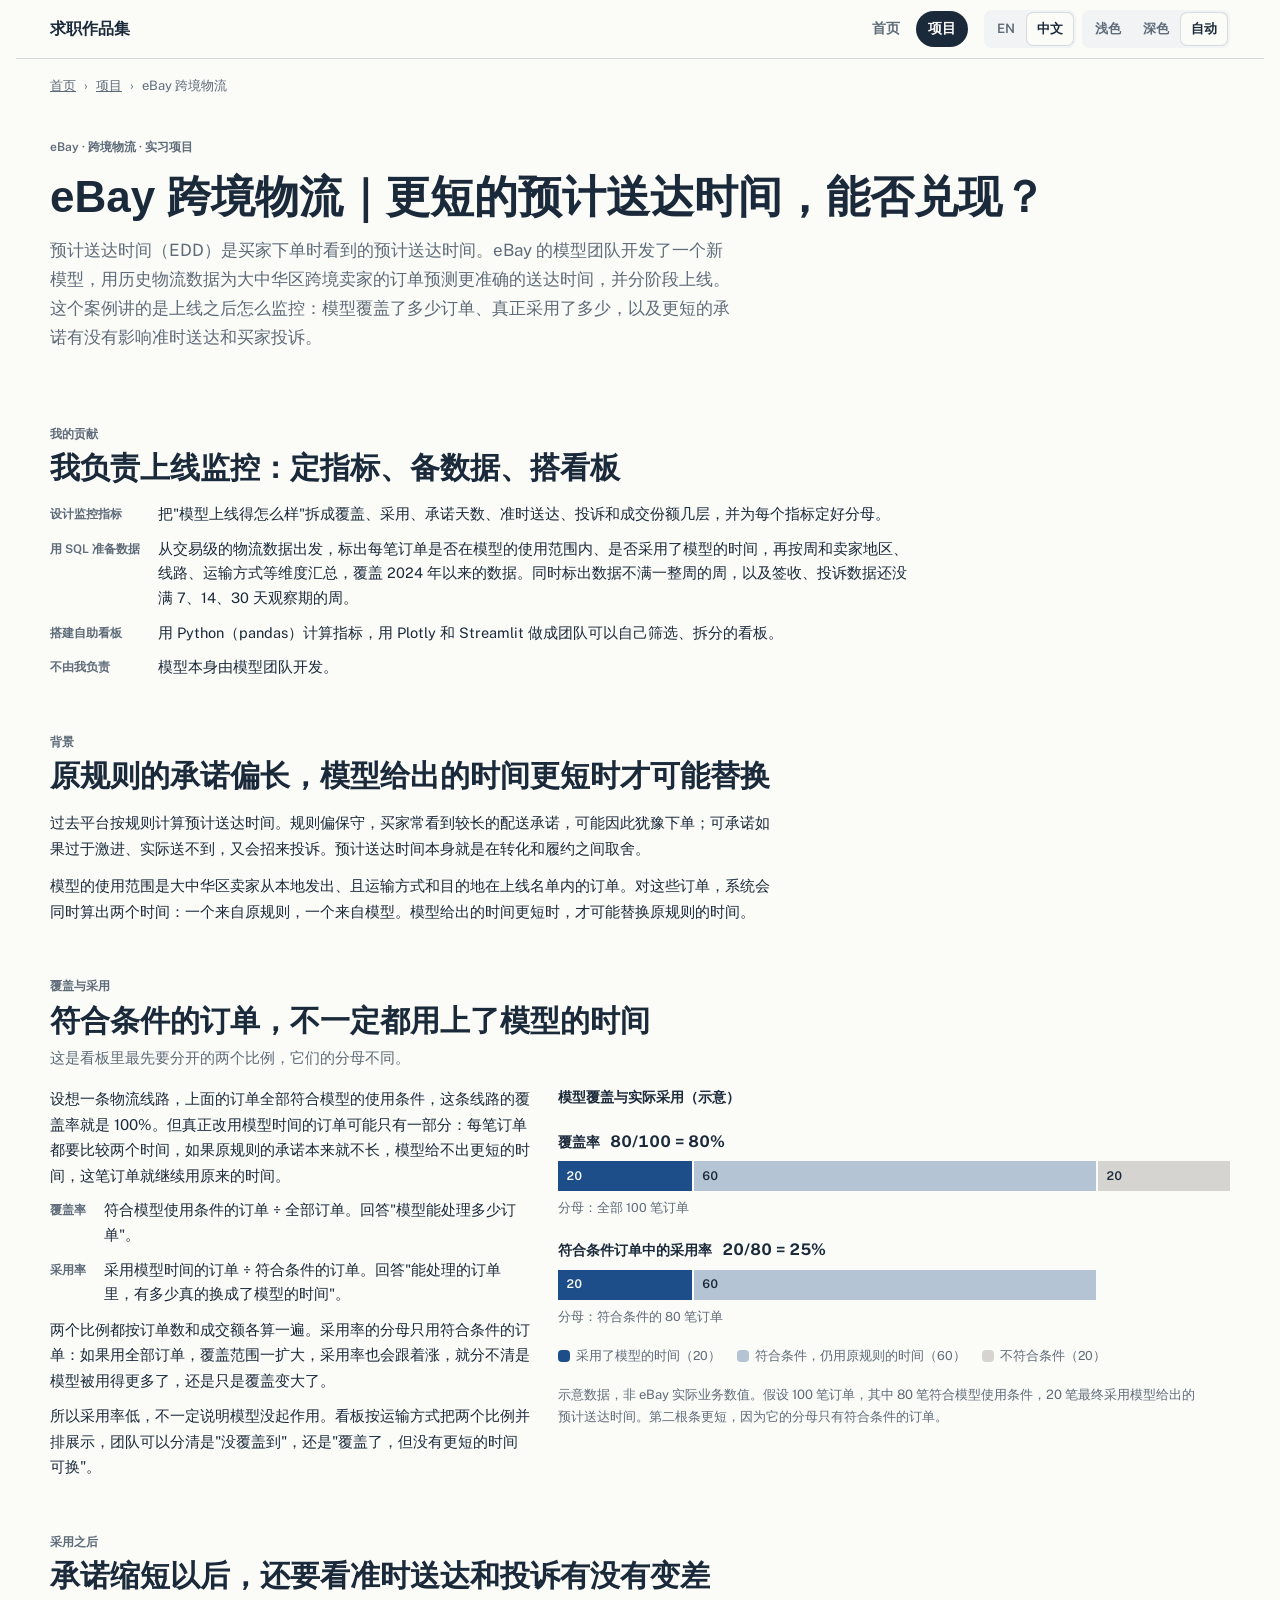
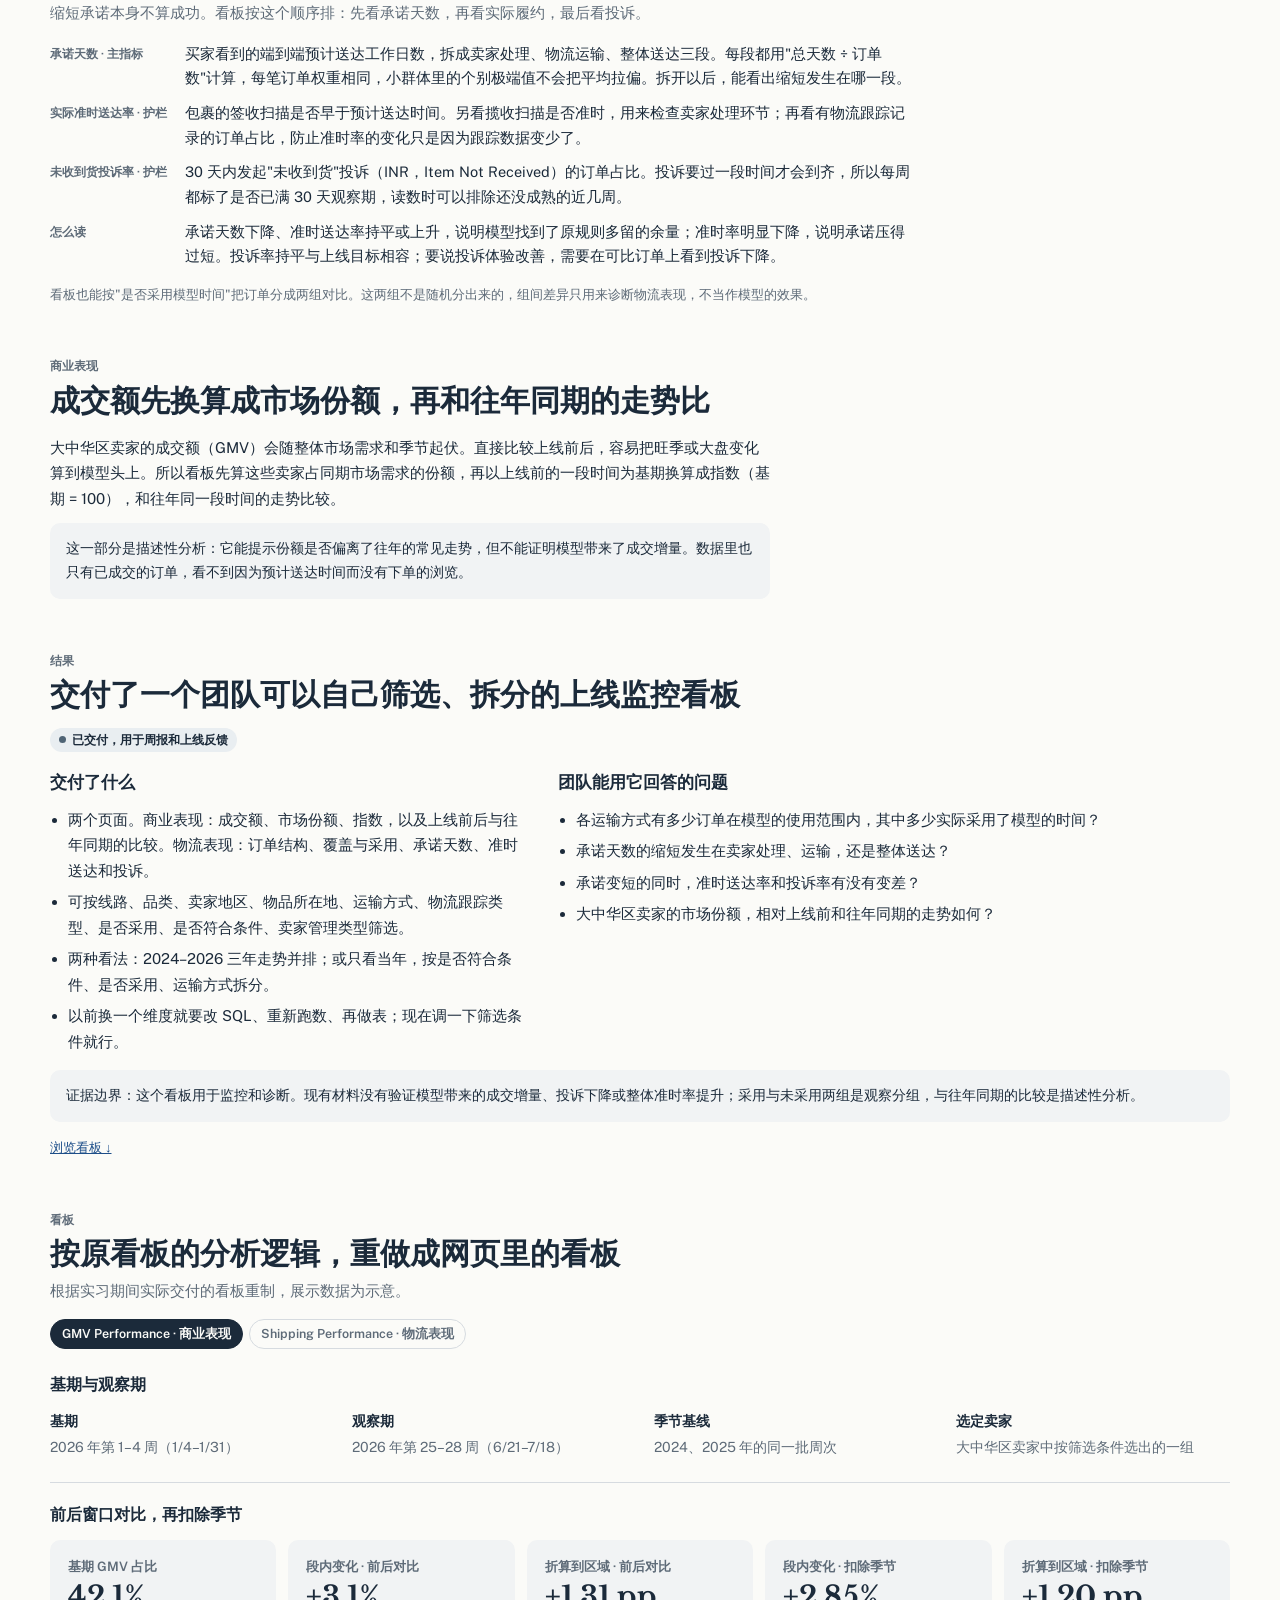
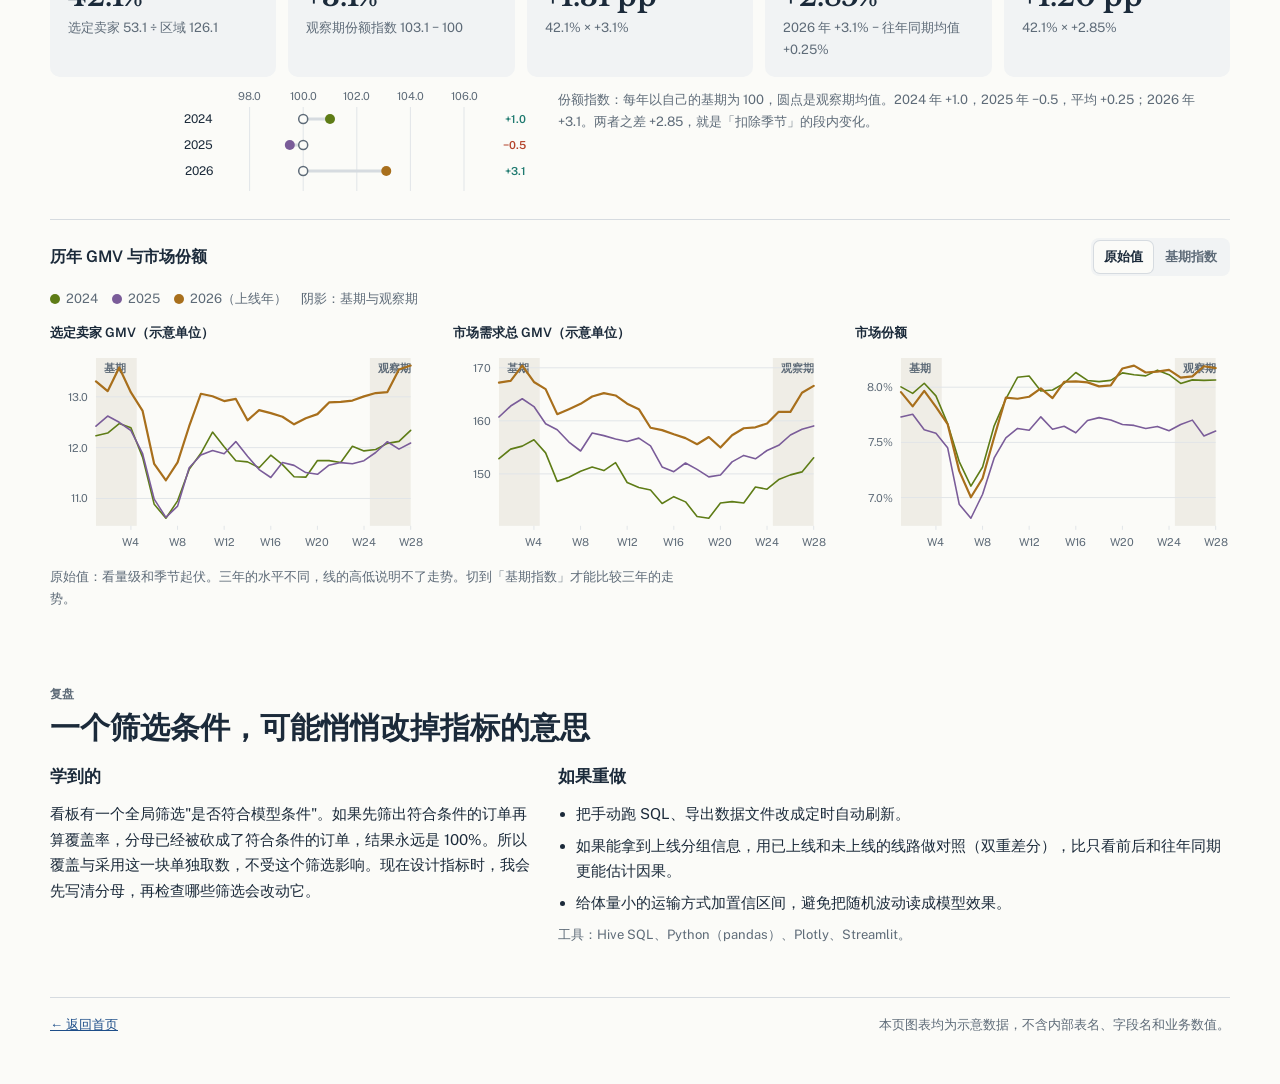
==== cases/ebay-edd.html @ 5433c1f7 "Update site 2026-11-15 23:43" ====
<!doctype html>
<html lang="zh" data-lang="zh" data-default-lang="zh">
<head>
<meta charset="utf-8">
<meta name="viewport" content="width=device-width, initial-scale=1, viewport-fit=cover">
<title>eBay 跨境物流｜更短的预计送达时间，能否兑现？· 案例</title>
<meta name="description" content="案例：为 eBay 大中华区跨境卖家的新预计送达时间模型设计上线监控指标，用 SQL 准备数据，搭建团队自助看板。">
<meta property="og:title" content="eBay 跨境物流｜更短的预计送达时间，能否兑现？">
<meta property="og:description" content="把模型覆盖率和实际采用率分开，再追踪承诺天数、准时送达和未收到货投诉。">
<meta property="og:type" content="article">
<link rel="icon" href="data:,">
<link rel="preconnect" href="https://fonts.googleapis.com">
<link rel="preconnect" href="https://fonts.gstatic.com" crossorigin>
<link rel="stylesheet" href="https://fonts.googleapis.com/css2?family=Libre+Baskerville:wght@400;700&family=Public+Sans:wght@400;500;600;700&display=swap" media="print" onload="this.media='all'">
<noscript><link rel="stylesheet" href="https://fonts.googleapis.com/css2?family=Libre+Baskerville:wght@400;700&family=Public+Sans:wght@400;500;600;700&display=swap"></noscript>
<link rel="stylesheet" href="../kit.css">
<link rel="stylesheet" href="../site.css">
<!--
  案例页。公开版不写内部表名、字段名和业务绝对值；图用示意数据。
  新案例：复制本文件，改文字；顶栏、面包屑、页脚照抄。每段可见文字都是 en / zh 一对。
-->
</head>
<body>

<header class="topbar">
  <div class="wrap">
    <a class="who" href="../index.html"><span lang="en">Portfolio</span><span lang="zh">求职作品集</span></a>
    <nav class="pages" aria-label="Pages">
      <a href="../index.html"><span lang="en">Home</span><span lang="zh">首页</span></a>
      <a href="../index.html#projects" aria-current="page"><span lang="en">Projects</span><span lang="zh">项目</span></a>
    </nav>
    <div class="toggles">
      <div class="seg" role="group" aria-label="Language">
        <button type="button" data-set-lang="en" aria-pressed="false">EN</button>
        <button type="button" data-set-lang="zh" aria-pressed="true">中文</button>
      </div>
      <div class="seg" role="group" aria-label="Theme">
        <button type="button" data-set-theme="light" aria-pressed="false"><span lang="en">Light</span><span lang="zh">浅色</span></button>
        <button type="button" data-set-theme="dark" aria-pressed="false"><span lang="en">Dark</span><span lang="zh">深色</span></button>
        <button type="button" data-set-theme="auto" aria-pressed="true"><span lang="en">Auto</span><span lang="zh">自动</span></button>
      </div>
    </div>
  </div>
</header>

<main class="wrap" id="top">

  <nav class="crumbs" aria-label="Breadcrumb">
    <a href="../index.html"><span lang="en">Home</span><span lang="zh">首页</span></a><span aria-hidden="true">›</span>
    <a href="../index.html#projects"><span lang="en">Projects</span><span lang="zh">项目</span></a><span aria-hidden="true">›</span>
    <span aria-current="page"><span lang="en">eBay cross-border shipping</span><span lang="zh">eBay 跨境物流</span></span>
  </nav>

  <div class="masthead">
    <p class="eyebrow"><span lang="en">eBay · Cross-border shipping · Internship project</span><span lang="zh">eBay · 跨境物流 · 实习项目</span></p>
    <h1><span lang="en">eBay cross-border shipping: shorter delivery promises, but can they be kept?</span><span lang="zh">eBay 跨境物流｜更短的预计送达时间，能否兑现？</span></h1>
    <p class="lede"><span lang="en">EDD (estimated delivery date) is the delivery date a buyer sees when placing an order. eBay's model team built a new model that uses past shipping data to predict delivery dates more accurately for orders from Greater China cross-border sellers, and rolled it out in phases. This case is about monitoring after launch: how many orders the model reached, how many actually used its date, and whether the shorter promises hurt on-time delivery or buyer complaints.</span><span lang="zh">预计送达时间（EDD）是买家下单时看到的预计送达时间。eBay 的模型团队开发了一个新模型，用历史物流数据为大中华区跨境卖家的订单预测更准确的送达时间，并分阶段上线。这个案例讲的是上线之后怎么监控：模型覆盖了多少订单、真正采用了多少，以及更短的承诺有没有影响准时送达和买家投诉。</span></p>
  </div>

  <!-- 1. My part, first -->
  <section class="block" id="role">
    <div class="head">
      <p class="eyebrow"><span lang="en">My part</span><span lang="zh">我的贡献</span></p>
      <h2><span lang="en">I owned the rollout monitoring: the metrics, the data and the dashboard</span><span lang="zh">我负责上线监控：定指标、备数据、搭看板</span></h2>
    </div>
    <dl class="facts wide">
      <dt><span lang="en">Metrics</span><span lang="zh">设计监控指标</span></dt>
      <dd><span lang="en">Broke "how is the rollout going?" into layers: coverage, adoption, promised days, on-time delivery, complaints and share of sales. Fixed the denominator of each one.</span><span lang="zh">把"模型上线得怎么样"拆成覆盖、采用、承诺天数、准时送达、投诉和成交份额几层，并为每个指标定好分母。</span></dd>
      <dt><span lang="en">Data in SQL</span><span lang="zh">用 SQL 准备数据</span></dt>
      <dd><span lang="en">Starting from transaction-level shipping data, flagged whether each order was within the model's scope and whether it used the model's date, then aggregated by week and by seller region, route, shipping option and other dimensions, from 2024 on. Also flagged incomplete weeks and weeks whose delivery and complaint data had not yet reached 7, 14 or 30 days.</span><span lang="zh">从交易级的物流数据出发，标出每笔订单是否在模型的使用范围内、是否采用了模型的时间，再按周和卖家地区、线路、运输方式等维度汇总，覆盖 2024 年以来的数据。同时标出数据不满一整周的周，以及签收、投诉数据还没满 7、14、30 天观察期的周。</span></dd>
      <dt><span lang="en">Dashboard</span><span lang="zh">搭建自助看板</span></dt>
      <dd><span lang="en">Calculated the metrics in Python (pandas) and built a dashboard in Plotly and Streamlit that the team can filter and split on its own.</span><span lang="zh">用 Python（pandas）计算指标，用 Plotly 和 Streamlit 做成团队可以自己筛选、拆分的看板。</span></dd>
      <dt><span lang="en">Not mine</span><span lang="zh">不由我负责</span></dt>
      <dd><span lang="en">The model itself was built by the model team.</span><span lang="zh">模型本身由模型团队开发。</span></dd>
    </dl>
  </section>

  <!-- 2. Context -->
  <section class="block" id="context">
    <div class="head">
      <p class="eyebrow"><span lang="en">Context</span><span lang="zh">背景</span></p>
      <h2><span lang="en">The old rules promised long; the model's date is used only when it is shorter</span><span lang="zh">原规则的承诺偏长，模型给出的时间更短时才可能替换</span></h2>
    </div>
    <div class="prose">
      <p><span lang="en">The platform used to set the delivery date with fixed rules. The rules were cautious, so buyers often saw long delivery promises, which can put them off buying. A promise that is too aggressive brings the opposite problem: parcels arrive late and buyers complain. The delivery date is a trade-off between conversion and fulfilment.</span><span lang="zh">过去平台按规则计算预计送达时间。规则偏保守，买家常看到较长的配送承诺，可能因此犹豫下单；可承诺如果过于激进、实际送不到，又会招来投诉。预计送达时间本身就是在转化和履约之间取舍。</span></p>
      <p><span lang="en">The model covers orders that Greater China sellers ship from their home region, on the shipping options and destinations on the model's rollout list. For each such order the system works out two dates, one from the rules and one from the model. The model's date can replace the rule's only when it is shorter.</span><span lang="zh">模型的使用范围是大中华区卖家从本地发出、且运输方式和目的地在上线名单内的订单。对这些订单，系统会同时算出两个时间：一个来自原规则，一个来自模型。模型给出的时间更短时，才可能替换原规则的时间。</span></p>
    </div>
  </section>

  <!-- 3. Coverage vs adoption: the core judgement, with the redrawn chart -->
  <section class="block" id="coverage">
    <div class="head">
      <p class="eyebrow"><span lang="en">Coverage and adoption</span><span lang="zh">覆盖与采用</span></p>
      <h2><span lang="en">Eligible orders do not all end up with the model's date</span><span lang="zh">符合条件的订单，不一定都用上了模型的时间</span></h2>
      <p class="dek"><span lang="en">The first two numbers the dashboard keeps apart. They have different denominators.</span><span lang="zh">这是看板里最先要分开的两个比例，它们的分母不同。</span></p>
    </div>
    <div class="split">
      <div class="col">
        <p><span lang="en">Picture a route where every order meets the model's conditions. Coverage on that route is 100%, yet only some of its orders may switch to the model's date. Each order compares two dates; where the rule's promise is already short, the model has nothing shorter to offer and the order keeps the rule's date.</span><span lang="zh">设想一条物流线路，上面的订单全部符合模型的使用条件，这条线路的覆盖率就是 100%。但真正改用模型时间的订单可能只有一部分：每笔订单都要比较两个时间，如果原规则的承诺本来就不长，模型给不出更短的时间，这笔订单就继续用原来的时间。</span></p>
        <dl class="facts">
          <dt><span lang="en">Coverage</span><span lang="zh">覆盖率</span></dt>
          <dd><span lang="en">Orders that meet the model's conditions ÷ all orders. Answers "how many orders can the model handle?"</span><span lang="zh">符合模型使用条件的订单 ÷ 全部订单。回答"模型能处理多少订单"。</span></dd>
          <dt><span lang="en">Adoption</span><span lang="zh">采用率</span></dt>
          <dd><span lang="en">Orders that use the model's date ÷ eligible orders. Answers "of the orders it can handle, how many actually switched?"</span><span lang="zh">采用模型时间的订单 ÷ 符合条件的订单。回答"能处理的订单里，有多少真的换成了模型的时间"。</span></dd>
        </dl>
        <p><span lang="en">Both rates are worked out by order count and by sales value. Adoption uses only eligible orders as its denominator. With all orders underneath, adoption would rise whenever coverage grew, and you could not tell whether the model was used more or simply reached more orders.</span><span lang="zh">两个比例都按订单数和成交额各算一遍。采用率的分母只用符合条件的订单：如果用全部订单，覆盖范围一扩大，采用率也会跟着涨，就分不清是模型被用得更多了，还是只是覆盖变大了。</span></p>
        <p><span lang="en">So a low adoption rate does not by itself mean the model failed. The dashboard shows the two rates side by side for each shipping option, so the team can tell "not covered" apart from "covered, but nothing shorter to switch to".</span><span lang="zh">所以采用率低，不一定说明模型没起作用。看板按运输方式把两个比例并排展示，团队可以分清是"没覆盖到"，还是"覆盖了，但没有更短的时间可换"。</span></p>
      </div>

      <figure class="rf" aria-labelledby="rf-cap">
        <p class="rf-title"><span lang="en">Model coverage and adoption (illustration)</span><span lang="zh">模型覆盖与实际采用（示意）</span></p>
        <div class="rf-row">
          <p class="rf-head"><span class="rf-name"><span lang="en">Coverage</span><span lang="zh">覆盖率</span></span><span class="rf-eq">80/100 = 80%</span></p>
          <div class="rf-bar">
            <span class="rf-seg s-adopt" style="width:20%">20</span><span class="rf-seg s-elig" style="width:60%">60</span><span class="rf-seg s-out" style="width:20%">20</span>
          </div>
          <p class="rf-note"><span lang="en">Denominator: all 100 orders</span><span lang="zh">分母：全部 100 笔订单</span></p>
        </div>
        <div class="rf-row">
          <p class="rf-head"><span class="rf-name"><span lang="en">Adoption among eligible orders</span><span lang="zh">符合条件订单中的采用率</span></span><span class="rf-eq">20/80 = 25%</span></p>
          <div class="rf-bar" style="width:80%">
            <span class="rf-seg s-adopt" style="width:25%">20</span><span class="rf-seg s-elig" style="width:75%">60</span>
          </div>
          <p class="rf-note"><span lang="en">Denominator: the 80 eligible orders</span><span lang="zh">分母：符合条件的 80 笔订单</span></p>
        </div>
        <ul class="rf-key">
          <li><span class="sw s-adopt"></span><span lang="en">Used the model's date (20)</span><span lang="zh">采用了模型的时间（20）</span></li>
          <li><span class="sw s-elig"></span><span lang="en">Eligible, kept the rule's date (60)</span><span lang="zh">符合条件，仍用原规则的时间（60）</span></li>
          <li><span class="sw s-out"></span><span lang="en">Not eligible (20)</span><span lang="zh">不符合条件（20）</span></li>
        </ul>
        <figcaption class="caption" id="rf-cap"><span lang="en">Illustrative numbers, not eBay business data. Assume 100 orders: 80 meet the model's conditions and 20 end up using the model's delivery date. The second bar is shorter because its denominator is only the eligible orders.</span><span lang="zh">示意数据，非 eBay 实际业务数值。假设 100 笔订单，其中 80 笔符合模型使用条件，20 笔最终采用模型给出的预计送达时间。第二根条更短，因为它的分母只有符合条件的订单。</span></figcaption>
      </figure>
    </div>
  </section>

  <!-- 4. After adoption: promised days, on-time delivery, complaints -->
  <section class="block" id="tracking">
    <div class="head">
      <p class="eyebrow"><span lang="en">After adoption</span><span lang="zh">采用之后</span></p>
      <h2><span lang="en">Once promises get shorter, check whether on-time delivery and complaints held up</span><span lang="zh">承诺缩短以后，还要看准时送达和投诉有没有变差</span></h2>
      <p class="dek"><span lang="en">A shorter promise is not success on its own. The dashboard reads in this order: promised days, then actual delivery, then complaints.</span><span lang="zh">缩短承诺本身不算成功。看板按这个顺序排：先看承诺天数，再看实际履约，最后看投诉。</span></p>
    </div>
    <dl class="facts wide">
      <dt><span lang="en">Promised days · main metric</span><span lang="zh">承诺天数 · 主指标</span></dt>
      <dd><span lang="en">The end-to-end business days the buyer is promised, split into seller handling, transit and full delivery. Each is total days ÷ number of orders, so every order counts once and a few extreme orders in a small group do not skew it. The split shows which stage got shorter.</span><span lang="zh">买家看到的端到端预计送达工作日数，拆成卖家处理、物流运输、整体送达三段。每段都用"总天数 ÷ 订单数"计算，每笔订单权重相同，小群体里的个别极端值不会把平均拉偏。拆开以后，能看出缩短发生在哪一段。</span></dd>
      <dt><span lang="en">On-time delivery · guardrail</span><span lang="zh">实际准时送达率 · 护栏</span></dt>
      <dd><span lang="en">Whether the parcel's delivery scan comes before the promised date. The acceptance scan shows whether seller handling stayed on time, and the share of orders with tracking checks that a change in the on-time rate is not just missing tracking data.</span><span lang="zh">包裹的签收扫描是否早于预计送达时间。另看揽收扫描是否准时，用来检查卖家处理环节；再看有物流跟踪记录的订单占比，防止准时率的变化只是因为跟踪数据变少了。</span></dd>
      <dt><span lang="en">Item-not-received rate · guardrail</span><span lang="zh">未收到货投诉率 · 护栏</span></dt>
      <dd><span lang="en">Share of orders with an item-not-received (INR) claim within 30 days. Claims take time to arrive, so each week is flagged once it has a full 30 days behind it, and recent weeks can be left out.</span><span lang="zh">30 天内发起"未收到货"投诉（INR，Item Not Received）的订单占比。投诉要过一段时间才会到齐，所以每周都标了是否已满 30 天观察期，读数时可以排除还没成熟的近几周。</span></dd>
      <dt><span lang="en">How to read it</span><span lang="zh">怎么读</span></dt>
      <dd><span lang="en">Fewer promised days with on-time delivery flat or higher means the model found slack the rules had left. A clear drop in on-time delivery means promises were cut too far. A flat complaint rate fits the goal; claiming fewer complaints would need a drop on comparable orders.</span><span lang="zh">承诺天数下降、准时送达率持平或上升，说明模型找到了原规则多留的余量；准时率明显下降，说明承诺压得过短。投诉率持平与上线目标相容；要说投诉体验改善，需要在可比订单上看到投诉下降。</span></dd>
    </dl>
    <p class="note"><span lang="en">The dashboard can also split orders into those that used the model's date and those that did not. The two groups are not randomly assigned, so differences between them are used to diagnose shipping performance, not read as the model's effect.</span><span lang="zh">看板也能按"是否采用模型时间"把订单分成两组对比。这两组不是随机分出来的，组间差异只用来诊断物流表现，不当作模型的效果。</span></p>
  </section>

  <!-- 5. Sales, kept short -->
  <section class="block" id="sales">
    <div class="head">
      <p class="eyebrow"><span lang="en">Sales</span><span lang="zh">商业表现</span></p>
      <h2><span lang="en">Sales are read as a share of demand, then against the same weeks in past years</span><span lang="zh">成交额先换算成市场份额，再和往年同期的走势比</span></h2>
    </div>
    <div class="prose">
      <p><span lang="en">Sales (GMV) of Greater China sellers rise and fall with overall demand and the season. A plain before-and-after comparison can credit the model with a peak season or a market swing. So the dashboard first takes these sellers' share of total demand, indexes it to a base period before launch (base = 100), and compares its path with the same weeks in earlier years.</span><span lang="zh">大中华区卖家的成交额（GMV）会随整体市场需求和季节起伏。直接比较上线前后，容易把旺季或大盘变化算到模型头上。所以看板先算这些卖家占同期市场需求的份额，再以上线前的一段时间为基期换算成指数（基期 = 100），和往年同一段时间的走势比较。</span></p>
      <p class="callout"><span lang="en">This part is descriptive. It shows whether the share moved away from its usual seasonal path, but it cannot show that the model added sales. The data also holds only completed orders, so it cannot see visits that did not turn into orders because of the delivery date shown.</span><span lang="zh">这一部分是描述性分析：它能提示份额是否偏离了往年的常见走势，但不能证明模型带来了成交增量。数据里也只有已成交的订单，看不到因为预计送达时间而没有下单的浏览。</span></p>
    </div>
  </section>

  <!-- 6. Result: what I delivered, what the team can answer with it -->
  <section class="block" id="result">
    <div class="head">
      <p class="eyebrow"><span lang="en">Result</span><span lang="zh">结果</span></p>
      <h2><span lang="en">Delivered a rollout dashboard the team can filter and split on its own</span><span lang="zh">交付了一个团队可以自己筛选、拆分的上线监控看板</span></h2>
      <p style="margin-top:6px"><span class="verdict" style="--c:var(--slate)"><span lang="en">Delivered for weekly reporting and rollout feedback</span><span lang="zh">已交付，用于周报和上线反馈</span></span></p>
    </div>
    <div class="split">
      <div class="col">
        <h3><span lang="en">What I delivered</span><span lang="zh">交付了什么</span></h3>
        <ul>
          <li><span lang="en">Two pages. Sales: GMV, share of demand, indexes, and before-and-after against past years. Shipping: order mix, coverage and adoption, promised days, on-time delivery and complaints.</span><span lang="zh">两个页面。商业表现：成交额、市场份额、指数，以及上线前后与往年同期的比较。物流表现：订单结构、覆盖与采用、承诺天数、准时送达和投诉。</span></li>
          <li><span lang="en">Filters for route, product category, seller region, item location, shipping option, tracking type, adoption, eligibility and seller management type.</span><span lang="zh">可按线路、品类、卖家地区、物品所在地、运输方式、物流跟踪类型、是否采用、是否符合条件、卖家管理类型筛选。</span></li>
          <li><span lang="en">Two ways to read it: three years (2024–2026) side by side, or the current year split by eligibility, adoption or shipping option.</span><span lang="zh">两种看法：2024–2026 三年走势并排；或只看当年，按是否符合条件、是否采用、运输方式拆分。</span></li>
          <li><span lang="en">Before, a new cut meant editing SQL, re-running it and rebuilding a slide. Now it is a filter change.</span><span lang="zh">以前换一个维度就要改 SQL、重新跑数、再做表；现在调一下筛选条件就行。</span></li>
        </ul>
      </div>
      <div class="col">
        <h3><span lang="en">Questions the team can answer with it</span><span lang="zh">团队能用它回答的问题</span></h3>
        <ul>
          <li><span lang="en">For each shipping option, how much volume is within the model's scope, and how much of that used the model's date?</span><span lang="zh">各运输方式有多少订单在模型的使用范围内，其中多少实际采用了模型的时间？</span></li>
          <li><span lang="en">Did the shorter promise come from seller handling, transit or the whole trip?</span><span lang="zh">承诺天数的缩短发生在卖家处理、运输，还是整体送达？</span></li>
          <li><span lang="en">As promises got shorter, did on-time delivery or complaints get worse?</span><span lang="zh">承诺变短的同时，准时送达率和投诉率有没有变差？</span></li>
          <li><span lang="en">How does Greater China sellers' share of demand compare with before launch and with the same weeks in past years?</span><span lang="zh">大中华区卖家的市场份额，相对上线前和往年同期的走势如何？</span></li>
        </ul>
      </div>
    </div>
    <p class="callout"><span lang="en">Evidence boundary: the dashboard is for monitoring and diagnosis. The material I have does not show that the model added sales, reduced complaints or raised overall on-time delivery. The adopted and not-adopted groups are observed, not assigned, and the comparison with past years is descriptive.</span><span lang="zh">证据边界：这个看板用于监控和诊断。现有材料没有验证模型带来的成交增量、投诉下降或整体准时率提升；采用与未采用两组是观察分组，与往年同期的比较是描述性分析。</span></p>
    <p class="note"><a href="#dashboard"><span lang="en">See the dashboard ↓</span><span lang="zh">浏览看板 ↓</span></a></p>
  </section>

  <!-- 6b. The dashboard, rebuilt for the web. Same analysis as the one delivered (two tabs), drawn with the site's own
       components. Every chart, KPI and formula is filled in by ../dash-edd.js from one set of illustrative data. -->
  <section class="block" id="dashboard">
    <div class="head">
      <p class="eyebrow"><span lang="en">The dashboard</span><span lang="zh">看板</span></p>
      <h2><span lang="en">The same dashboard, rebuilt as part of this page</span><span lang="zh">按原看板的分析逻辑，重做成网页里的看板</span></h2>
      <p class="dek"><span lang="en">Rebuilt from the dashboard I delivered during the internship; the data shown is illustrative.</span><span lang="zh">根据实习期间实际交付的看板重制，展示数据为示意。</span></p>
    </div>

    <div class="dash" data-dash data-edd-dash>
      <div class="case-tabs" role="tablist" aria-label="Dashboard tabs">
        <button type="button" role="tab" id="dashboard-gmv" aria-controls="dpanel-gmv" aria-selected="true"><span lang="en">GMV Performance</span><span lang="zh">GMV Performance · 商业表现</span></button>
        <button type="button" role="tab" id="dashboard-shipping" aria-controls="dpanel-shipping" aria-selected="false" tabindex="-1"><span lang="en">Shipping Performance</span><span lang="zh">Shipping Performance · 物流表现</span></button>
      </div>
      <noscript><p class="note">The charts need JavaScript. 看板图表需要启用 JavaScript。</p></noscript>

      <!-- GMV tab: windows → before / after → trends by year -->
      <div class="dash-panel" id="dpanel-gmv" role="tabpanel" aria-labelledby="dashboard-gmv">
        <div class="dash-block">
          <h3 class="dash-h"><span lang="en">Base and exit windows</span><span lang="zh">基期与观察期</span></h3>
          <dl class="defs four">
            <div><dt><span lang="en">Base window</span><span lang="zh">基期</span></dt><dd><span lang="en">2026 weeks 1–4 (Jan 4–31)</span><span lang="zh">2026 年第 1–4 周（1/4–1/31）</span></dd></div>
            <div><dt><span lang="en">Exit window</span><span lang="zh">观察期</span></dt><dd><span lang="en">2026 weeks 25–28 (Jun 21–Jul 18)</span><span lang="zh">2026 年第 25–28 周（6/21–7/18）</span></dd></div>
            <div><dt><span lang="en">Seasonal baseline</span><span lang="zh">季节基线</span></dt><dd><span lang="en">The same weeks in 2024 and 2025</span><span lang="zh">2024、2025 年的同一批周次</span></dd></div>
            <div><dt><span lang="en">Selected sellers</span><span lang="zh">选定卖家</span></dt><dd><span lang="en">Greater China sellers picked by the filters</span><span lang="zh">大中华区卖家中按筛选条件选出的一组</span></dd></div>
          </dl>
        </div>

        <div class="dash-block">
          <h3 class="dash-h"><span lang="en">Before and after, then against the season</span><span lang="zh">前后窗口对比，再扣除季节</span></h3>
          <div class="stats five" id="gmv-kpis"></div>
          <div class="split">
            <div class="chart" id="gmv-db"></div>
            <p class="caption" id="gmv-db-cap"></p>
          </div>
        </div>

        <div class="dash-block">
          <div class="dash-bar">
            <h3 class="dash-h"><span lang="en">GMV and share of demand, by year</span><span lang="zh">历年 GMV 与市场份额</span></h3>
            <div class="seg" role="group" aria-label="Scale" id="gmv-mode">
              <button type="button" data-v="raw" aria-pressed="true"><span lang="en">Raw values</span><span lang="zh">原始值</span></button>
              <button type="button" data-v="idx" aria-pressed="false"><span lang="en">Base-window index</span><span lang="zh">基期指数</span></button>
            </div>
          </div>
          <ul class="key">
            <li><span class="sw" style="--c:var(--y2024)"></span>2024</li>
            <li><span class="sw" style="--c:var(--y2025)"></span>2025</li>
            <li><span class="sw" style="--c:var(--y2026)"></span><span lang="en">2026 (rollout year)</span><span lang="zh">2026（上线年）</span></li>
            <li><span lang="en">Shaded: base and exit windows</span><span lang="zh">阴影：基期与观察期</span></li>
          </ul>
          <div class="multiples">
            <div><p class="m-title" id="gmv-t1-title"></p><div class="chart" id="gmv-t1"></div></div>
            <div><p class="m-title" id="gmv-t2-title"></p><div class="chart" id="gmv-t2"></div></div>
            <div><p class="m-title" id="gmv-t3-title"></p><div class="chart" id="gmv-t3"></div></div>
          </div>
          <p class="caption" id="gmv-read"></p>
        </div>
      </div>

      <!-- Shipping tab: one shipping-option selector drives every chart below it -->
      <div class="dash-panel" id="dpanel-shipping" role="tabpanel" aria-labelledby="dashboard-shipping">
        <div class="dash-block">
          <div class="dash-bar">
            <div class="dash-ctl"><span lang="en">Shipping option</span><span lang="zh">物流方式</span>
              <div class="seg" role="group" aria-label="Shipping option" id="ship-opt">
                <button type="button" data-v="all" aria-pressed="true"><span lang="en">All</span><span lang="zh">全部</span></button>
                <button type="button" data-v="speedpak" aria-pressed="false">SpeedPAK</button>
                <button type="button" data-v="economy" aria-pressed="false">Economy</button>
                <button type="button" data-v="express" aria-pressed="false">Express</button>
                <button type="button" data-v="standard" aria-pressed="false">Standard</button>
              </div>
            </div>
            <ul class="key">
              <li><span class="sw" style="--c:var(--adopt)"></span><span lang="en">Used the model</span><span lang="zh">实际采用模型</span></li>
              <li><span class="sw" style="--c:var(--elig)"></span><span lang="en">Eligible, not used</span><span lang="zh">符合条件但未采用</span></li>
              <li><span class="sw" style="--c:var(--uncov)"></span><span lang="en">Not covered</span><span lang="zh">未覆盖</span></li>
            </ul>
          </div>
          <p class="note" id="ship-scope"></p>
        </div>

        <div class="dash-block">
          <div class="dash-bar">
            <h3 class="dash-h"><span lang="en">Coverage and adoption</span><span lang="zh">覆盖与采用</span></h3>
            <div class="dash-ctl"><span lang="en">Count by</span><span lang="zh">口径</span>
              <div class="seg" role="group" aria-label="Count by" id="ship-basis">
                <button type="button" data-v="n" aria-pressed="true"><span lang="en">Orders</span><span lang="zh">订单数</span></button>
                <button type="button" data-v="g" aria-pressed="false"><span lang="en">Sales (GMV)</span><span lang="zh">成交额</span></button>
              </div>
            </div>
          </div>
          <div class="eqs" id="ship-eqs"></div>
          <div class="chart" id="ship-cov"></div>
          <p class="caption"><span lang="en">Each bar is one week of orders, split into the three groups. The top of the light blue is coverage; dark blue over dark plus light blue is adoption. Hover a week for both rates.</span><span lang="zh">每根柱子是一周的订单，分成三组。浅蓝的上沿就是覆盖率；深蓝占「深蓝加浅蓝」的比例是采用率。鼠标停在某一周可以看到两个比例。</span></p>
        </div>

        <div class="dash-block">
          <h3 class="dash-h"><span lang="en">Promised handling and transit time</span><span lang="zh">预计处理与运输时间</span></h3>
          <div class="split">
            <div class="edd" id="ship-edd"></div>
            <div><p class="m-title"><span lang="en">Promised delivery days, by week</span><span lang="zh">每周的预计送达天数</span></p><div class="chart" id="ship-edd-line"></div></div>
          </div>
          <p class="caption"><span lang="en">Business days the buyer is promised. Period figures are order-weighted averages (total days ÷ orders); delivery = handling + transit.</span><span lang="zh">买家看到的承诺工作日。期内数字按订单加权平均（总天数 ÷ 订单数）；整体送达 = 处理 + 运输。</span></p>
        </div>

        <div class="dash-grid2">
          <div class="dash-block">
            <h3 class="dash-h"><span lang="en">On-time delivery</span><span lang="zh">实际准时送达率</span></h3>
            <div class="chart" id="ship-ot"></div>
            <p class="caption" id="ship-ot-cap"></p>
          </div>
          <div class="dash-block">
            <h3 class="dash-h"><span lang="en">Item-not-received rate (30 days)</span><span lang="zh">未收到货投诉率（30 天）</span></h3>
            <div class="chart" id="ship-inr"></div>
            <p class="caption" id="ship-inr-cap"></p>
          </div>
        </div>
      </div>
    </div>
  </section>

  <!-- 7. Looking back -->
  <section class="block" id="learned">
    <div class="head">
      <p class="eyebrow"><span lang="en">Looking back</span><span lang="zh">复盘</span></p>
      <h2><span lang="en">A filter can quietly change what a metric means</span><span lang="zh">一个筛选条件，可能悄悄改掉指标的意思</span></h2>
    </div>
    <div class="split">
      <div class="col">
        <h3><span lang="en">What I learned</span><span lang="zh">学到的</span></h3>
        <p><span lang="en">The dashboard has a global filter for model eligibility. Apply it first and coverage always comes out at 100%, because the denominator has already been cut down to eligible orders. So the coverage and adoption block reads its own copy of the data and ignores that filter. When I design a metric now, I write its denominator down first and check which filters could change it.</span><span lang="zh">看板有一个全局筛选"是否符合模型条件"。如果先筛出符合条件的订单再算覆盖率，分母已经被砍成了符合条件的订单，结果永远是 100%。所以覆盖与采用这一块单独取数，不受这个筛选影响。现在设计指标时，我会先写清分母，再检查哪些筛选会改动它。</span></p>
      </div>
      <div class="col">
        <h3><span lang="en">If I did it again</span><span lang="zh">如果重做</span></h3>
        <ul>
          <li><span lang="en">Replace the manual SQL export with a scheduled refresh.</span><span lang="zh">把手动跑 SQL、导出数据文件改成定时自动刷新。</span></li>
          <li><span lang="en">With the rollout schedule in hand, compare routes that went live with routes not yet live (difference-in-differences). That says more about cause than before-and-after plus past years.</span><span lang="zh">如果能拿到上线分组信息，用已上线和未上线的线路做对照（双重差分），比只看前后和往年同期更能估计因果。</span></li>
          <li><span lang="en">Add confidence intervals for small shipping options, so random swings are not read as the model's effect.</span><span lang="zh">给体量小的运输方式加置信区间，避免把随机波动读成模型效果。</span></li>
        </ul>
        <p class="note"><span lang="en">Tools: Hive SQL, Python (pandas), Plotly, Streamlit.</span><span lang="zh">工具：Hive SQL、Python（pandas）、Plotly、Streamlit。</span></p>
      </div>
    </div>
  </section>

  <footer>
    <a href="../index.html"><span lang="en">← Back to home</span><span lang="zh">← 返回首页</span></a>
    <span><span lang="en">All charts on this page use illustrative data. No internal table names, field names or business figures.</span><span lang="zh">本页图表均为示意数据，不含内部表名、字段名和业务数值。</span></span>
  </footer>
</main>

<script src="../kit.js"></script>
<script>Kit.initToggles();</script>
<script src="../site.js"></script>
<script src="../dash-edd.js"></script>
</body>
</html>
---- kit.css ----
/* kit.css · house style for a personal portfolio site (personal-site-design skill)
   Tokens first (light, then dark twice: system setting and manual toggle), then components, one numbered section each.
   Use: link this file as it is. Change token values only when re-theming the whole site (see DESIGN.md);
   page-specific tweaks go in a later <style> block and use tokens only (no #hex colours outside :root). */

/* 1. Tokens: light, then dark twice (system setting, and the manual toggle) ---------------- */
:root {
  --paper: #FBFBF8; --ink: #1B2A3A; --muted: #5E6B78; --panel: #F1F3F4; --panel-2: #E9EEF1;
  --rule: #D6DBE0; --grid: #E1E5E8; --shade: #EFEDE6; --halo: #FBFBF8;
  --navy: #1D4E89; --ochre: #A86F1C; --teal: #1F7A70; --plum: #7A5C99; --olive: #5E7C16; --red: #B4442C;
  --rose: #A8406F; --slate: #4F6475; --sky: #1C87A8; --clay: #985A3E; --stone: #7D7A72;
  --heat-neg: #A86F1C; --heat-mid: #E4E7EA; --heat-pos: #1D4E89;
  --focus: #1D4E89;
  --serif: 'Libre Baskerville', Georgia, 'Times New Roman', serif;
  --sans: 'Public Sans', 'Helvetica Neue', Arial, sans-serif;
  --mono: 'IBM Plex Mono', ui-monospace, Menlo, Consolas, monospace;
  --cjk: 'PingFang SC', 'Hiragino Sans GB', 'Noto Sans SC', 'Microsoft YaHei', sans-serif;
}
@media (prefers-color-scheme: dark) {
  :root:not([data-theme="light"]) {
    --paper: #11171D; --ink: #E3E7EB; --muted: #9BA6B1; --panel: #19222B; --panel-2: #212C37;
    --rule: #2E3A46; --grid: #25313C; --shade: #1B2229; --halo: #11171D;
    --navy: #7EA7DE; --ochre: #D7A35A; --teal: #52B5A6; --plum: #B497D8; --olive: #A9C25A; --red: #E4806A;
    --rose: #E58AB0; --slate: #9FB3C4; --sky: #5CC0DE; --clay: #DA9672; --stone: #AEAAA0;
    --heat-neg: #C99247; --heat-mid: #26313B; --heat-pos: #7EA7DE;
    --focus: #7EA7DE; color-scheme: dark;
  }
}
:root[data-theme="dark"] {
  --paper: #11171D; --ink: #E3E7EB; --muted: #9BA6B1; --panel: #19222B; --panel-2: #212C37;
  --rule: #2E3A46; --grid: #25313C; --shade: #1B2229; --halo: #11171D;
  --navy: #7EA7DE; --ochre: #D7A35A; --teal: #52B5A6; --plum: #B497D8; --olive: #A9C25A; --red: #E4806A;
  --rose: #E58AB0; --slate: #9FB3C4; --sky: #5CC0DE; --clay: #DA9672; --stone: #AEAAA0;
  --heat-neg: #C99247; --heat-mid: #26313B; --heat-pos: #7EA7DE;
  --focus: #7EA7DE; color-scheme: dark;
}

/* 2. Base --------------------------------------------------------------------------------- */
* { box-sizing: border-box; }
html { -webkit-text-size-adjust: 100%; }
body {
  margin: 0; background: var(--paper); color: var(--ink); font-family: var(--sans); font-size: 15px; line-height: 1.55;
  padding-left: max(16px, env(safe-area-inset-left, 0px)); padding-right: max(16px, env(safe-area-inset-right, 0px));
  padding-block: 0 48px; -webkit-font-smoothing: antialiased;
}
.wrap { max-width: 1180px; margin: 0 auto; }
h1, h2 { font-family: var(--serif); font-weight: 700; text-wrap: balance; margin: 0; letter-spacing: -0.005em; }
h1 { font-size: clamp(30px, 5vw, 44px); line-height: 1.15; }
h2 { font-size: clamp(23px, 3.2vw, 30px); line-height: 1.2; }
h3 { font-size: 17px; font-weight: 600; margin: 0; }
p { margin: 0; }
ul { margin: 0; padding-left: 18px; }
a { color: var(--focus); }
.eyebrow { font-size: 12px; font-weight: 600; letter-spacing: 0.08em; text-transform: uppercase; color: var(--muted); }
.muted { color: var(--muted); }
.num { font-variant-numeric: tabular-nums; }
.mono { font-family: var(--mono); font-size: 12px; }          /* code and internal IDs only */
button { font: inherit; color: inherit; }
:focus-visible { outline: 2px solid var(--focus); outline-offset: 2px; border-radius: 4px; }

/* 3. Top bar (multi-page sites): name left, page links, language and theme right ------------- */
.topbar { position: sticky; top: 0; z-index: 5; background: var(--paper); border-bottom: 1px solid var(--rule); }
.topbar .wrap { display: flex; align-items: center; gap: 8px 16px; flex-wrap: wrap; padding-block: 10px; }
.topbar .who { font-family: var(--serif); font-weight: 700; font-size: 16px; text-decoration: none; color: var(--ink); margin-right: auto; }
.pages { display: flex; flex-wrap: wrap; gap: 4px; }
.pages a { text-decoration: none; color: var(--muted); font-size: 14px; font-weight: 600; padding: 6px 12px; border-radius: 999px; }
.pages a:hover { color: var(--ink); background: var(--panel); }
.pages a[aria-current="page"], .pages a[aria-current="true"] { color: var(--paper); background: var(--ink); }   /* "true": the section in view on a one-page site */
.toggles { display: flex; gap: 6px; }

/* 4. Masthead and stat tiles ---------------------------------------------------------------- */
.masthead { padding-block: 40px 28px; display: flex; flex-direction: column; gap: 14px; }
.masthead .lede { font-size: 17px; max-width: 68ch; color: var(--muted); }
.specs { display: flex; flex-wrap: wrap; gap: 6px 14px; font-size: 13px; color: var(--muted); }
.specs span { white-space: nowrap; }
.stats { display: grid; grid-template-columns: repeat(4, minmax(0, 1fr)); gap: 12px; margin-top: 10px; }
.stat { background: var(--panel); border-radius: 10px; padding: 16px 18px; display: flex; flex-direction: column; gap: 4px; min-width: 0; }
.stat .big { font-family: var(--serif); font-size: 34px; font-weight: 700; line-height: 1.1; font-variant-numeric: tabular-nums; }
.stat .lab { font-size: 13px; font-weight: 600; color: var(--muted); }
.stat .sub { font-size: 13px; color: var(--muted); }

/* 5. Sticky section index (single long page) ------------------------------------------------- */
.index { position: sticky; top: env(safe-area-inset-top, 0px); z-index: 5; background: var(--paper); border-bottom: 1px solid var(--rule); }
.index .wrap { display: flex; flex-wrap: wrap; gap: 4px; padding-block: 8px; }
.index a { flex: none; text-decoration: none; color: var(--muted); font-size: 14px; font-weight: 600; padding: 6px 12px; border-radius: 999px; }
.index a:hover { color: var(--ink); background: var(--panel); }

/* 6. Sections ------------------------------------------------------------------------------- */
section.block { padding-block: 44px 8px; display: flex; flex-direction: column; gap: 16px; scroll-margin-top: 64px; }
.head { display: flex; flex-direction: column; gap: 6px; max-width: 80ch; }
.head .dek { color: var(--muted); font-size: 15px; }
.row { display: flex; flex-wrap: wrap; gap: 8px; align-items: center; }
.split { display: grid; grid-template-columns: minmax(0, 5fr) minmax(0, 7fr); gap: 28px; align-items: start; }

/* 7. Chips, segmented control, ghost button ------------------------------------------------- */
.chip { display: inline-flex; align-items: center; gap: 7px; border: 1px solid var(--rule); background: transparent; border-radius: 999px; padding: 5px 11px; font-size: 13px; font-weight: 600; cursor: pointer; color: var(--ink); }
.chip .sw { width: 10px; height: 10px; border-radius: 3px; background: var(--c, var(--muted)); flex: none; }
.chip .n { color: var(--muted); font-weight: 500; font-variant-numeric: tabular-nums; }
.chip[aria-pressed="false"] { color: var(--muted); }
.chip[aria-pressed="false"] .sw { opacity: 0.3; }
.chip[aria-pressed="true"] { background: var(--panel); border-color: transparent; }
.chip:hover { border-color: var(--muted); }
.seg { display: inline-flex; background: var(--panel); border-radius: 8px; padding: 3px; gap: 2px; flex-wrap: wrap; }
.seg button { border: 0; background: transparent; padding: 5px 10px; border-radius: 6px; font-size: 13px; font-weight: 600; color: var(--muted); cursor: pointer; }
.seg button[aria-pressed="true"] { background: var(--paper); color: var(--ink); box-shadow: 0 0 0 1px var(--rule); }
.ghost { border: 1px solid var(--rule); background: transparent; border-radius: 6px; padding: 5px 10px; font-size: 13px; font-weight: 600; cursor: pointer; }
.ghost:hover { border-color: var(--muted); }

/* 8. Charts --------------------------------------------------------------------------------- */
.chart { position: relative; width: 100%; }
.chart svg { display: block; width: 100%; height: auto; overflow: visible; }
.chart text { font-family: var(--sans); font-size: 11px; fill: var(--muted); }
.chart .axis line, .chart .gridline { stroke: var(--grid); stroke-width: 1; }
.chart .zero { stroke: var(--muted); stroke-width: 1; opacity: 0.6; }
.chart .shade { fill: var(--shade); }
.chart .shade-lab { font-size: 11px; font-weight: 600; fill: var(--muted); }
.chart path.ln { fill: none; stroke-linejoin: round; stroke-linecap: round; transition: opacity 120ms; }
.chart svg.has-focus path.ln, .chart svg.has-focus text.end { opacity: 0.18; }
.chart svg.has-focus path.ln.focus, .chart svg.has-focus text.end.focus { opacity: 1; }
.chart text.end { font-size: 12px; font-weight: 600; }
.chart .note-line { stroke: var(--muted); stroke-width: 1; }
.chart text.note { font-size: 11.5px; fill: var(--ink); }
.chart .guide { stroke: var(--muted); stroke-width: 1; stroke-dasharray: 3 3; }
.chart .bar-v { font-size: 11px; font-weight: 600; fill: var(--ink); }
.tip { position: absolute; pointer-events: none; background: var(--ink); color: var(--paper); font-size: 12px; line-height: 1.4; padding: 6px 9px; border-radius: 6px; white-space: nowrap; z-index: 3; opacity: 0; transition: opacity 80ms; font-variant-numeric: tabular-nums; }
.tip b { font-weight: 700; }
.caption { font-size: 13px; color: var(--muted); max-width: 80ch; }
.legend { display: flex; flex-wrap: wrap; gap: 6px 8px; }
.multiples { display: grid; grid-template-columns: repeat(3, minmax(0, 1fr)); gap: 22px 28px; }
.multiples .m-title { font-size: 13px; font-weight: 600; display: flex; align-items: center; gap: 7px; }
.multiples .m-title .sw { width: 10px; height: 10px; border-radius: 3px; background: var(--c); }

/* 9. Tables --------------------------------------------------------------------------------- */
.table-wrap { border: 1px solid var(--rule); border-radius: 10px; overflow-x: auto; }   /* safety net only: hide low-priority columns so it never scrolls */
table { border-collapse: collapse; width: 100%; font-size: 13.5px; font-variant-numeric: tabular-nums; }
th, td { padding: 7px 8px; text-align: right; white-space: nowrap; border-bottom: 1px solid var(--grid); }
th { background: var(--panel-2); font-size: 12px; font-weight: 600; color: var(--muted); white-space: normal; vertical-align: bottom; line-height: 1.25; }
th button { border: 0; background: transparent; font-weight: 600; color: inherit; cursor: pointer; padding: 0; text-align: inherit; }
th button::after { content: " ↕"; opacity: 0; font-size: 11px; }
th button:hover::after, th button:focus-visible::after { opacity: 0.4; }
th[aria-sort="ascending"] button::after { content: " ↑"; opacity: 1; }
th[aria-sort="descending"] button::after { content: " ↓"; opacity: 1; }
th.l, td.l { text-align: left; }
td.wrap-text { white-space: normal; min-width: 18ch; }
tbody tr:last-child td { border-bottom: 0; }
tbody tr:hover td { background: var(--panel); }
td.name { font-weight: 700; }
.stripe { display: inline-block; width: 4px; height: 16px; border-radius: 2px; background: var(--c); vertical-align: -3px; margin-right: 8px; }
.tag { display: inline-block; font-size: 11px; font-weight: 600; padding: 1px 6px; border-radius: 4px; background: var(--panel-2); color: var(--muted); margin-left: 6px; vertical-align: 1px; }
.good { color: var(--teal); font-weight: 600; }
.bad { color: var(--red); font-weight: 600; }
.neg { color: var(--red); }
.pos { color: var(--teal); }
.spark { display: block; width: 96px; height: 22px; margin-left: auto; }

/* 10. Callout, notes, definitions ---------------------------------------------------------- */
.callout { background: var(--panel); border-radius: 10px; padding: 14px 16px; font-size: 14px; display: flex; flex-direction: column; gap: 6px; }
.callout.stripe-l { border-left: 4px solid var(--c, var(--navy)); }
.callout .k { font-size: 12px; font-weight: 700; letter-spacing: 0.08em; text-transform: uppercase; color: var(--c, var(--muted)); }
.note { font-size: 13px; color: var(--muted); line-height: 1.5; }
.defs { display: grid; grid-template-columns: repeat(2, minmax(0, 1fr)); gap: 14px 28px; margin: 0; }
.defs dt { font-weight: 700; font-size: 14px; }
.defs dd { margin: 2px 0 0; font-size: 14px; color: var(--muted); }

/* 11. Detail card (one item at a time) and case card (a lesson or closed direction) ---------- */
.explorer { border: 1px solid var(--rule); border-radius: 12px; padding: 22px; display: flex; flex-direction: column; gap: 18px; scroll-margin-top: 64px; }
.ex-top { display: flex; justify-content: space-between; gap: 12px; align-items: flex-start; flex-wrap: wrap; }
.ex-title { display: flex; flex-direction: column; gap: 4px; min-width: 0; }
.ex-title h3 { font-family: var(--serif); font-size: 28px; font-weight: 700; line-height: 1.2; }
.ex-nav { display: flex; gap: 6px; }
.ex-body { display: grid; grid-template-columns: minmax(0, 5fr) minmax(0, 7fr); gap: 26px; align-items: start; }
.case-tabs { display: flex; flex-wrap: wrap; gap: 6px; }
.case-tabs button { border: 1px solid var(--rule); background: transparent; border-radius: 999px; padding: 3px 11px; font-size: 12.5px; font-weight: 600; color: var(--muted); cursor: pointer; }
.case-tabs button:hover { color: var(--ink); border-color: var(--muted); }
.case-tabs button[aria-pressed="true"], .case-tabs button[aria-selected="true"] { background: var(--ink); border-color: var(--ink); color: var(--paper); }
.case { border-top: 2px solid var(--c, var(--ink)); padding-top: 16px; display: grid; grid-template-columns: minmax(0, 5fr) minmax(0, 7fr); gap: 28px; align-items: start; }
.case h3 { font-family: var(--serif); font-size: 22px; font-weight: 700; line-height: 1.25; }
.case .one { font-size: 15px; color: var(--muted); margin-top: 6px; }
.facts { display: grid; grid-template-columns: max-content minmax(0, 1fr); gap: 10px 18px; margin: 0; }
.facts dt { font-size: 12px; font-weight: 600; color: var(--muted); padding-top: 2px; }
.facts dd { margin: 0; font-size: 14.5px; }
.verdict { display: inline-flex; align-items: center; gap: 6px; font-size: 12px; font-weight: 600; padding: 2px 9px; border-radius: 999px; background: var(--panel-2); color: var(--ink); }
.verdict::before { content: ""; width: 7px; height: 7px; border-radius: 50%; background: var(--c, var(--muted)); }

/* 12. Matrix (instead of a tangled network) ------------------------------------------------ */
.matrix-wrap { display: grid; grid-template-columns: minmax(0, 7fr) minmax(0, 4fr); gap: 28px; align-items: start; }
.matrix svg { display: block; width: 100%; height: auto; }
.matrix text { font-family: var(--sans); font-size: 11px; fill: var(--ink); }
.matrix .cell { stroke: var(--paper); stroke-width: 1; }
.matrix .empty { fill: var(--panel); }
.matrix .grp-line { stroke: var(--muted); stroke-width: 1; }

/* 13. Language pairs and CJK typography ---------------------------------------------------- */
[data-lang="en"] [lang="zh"], [data-lang="zh"] [lang="en"] { display: none !important; }
:root[data-lang="zh"] body { font-family: var(--sans), var(--cjk); line-height: 1.7; }
[lang="zh"] { letter-spacing: 0; text-transform: none; }
:root[data-lang="zh"] h1, :root[data-lang="zh"] h2, :root[data-lang="zh"] .ex-title h3, :root[data-lang="zh"] .case h3 { font-family: var(--cjk); font-weight: 700; letter-spacing: 0; }
:root[data-lang="zh"] .eyebrow { letter-spacing: 0.04em; }

/* 14. Footer -------------------------------------------------------------------------------- */
footer { margin-top: 44px; padding-top: 16px; border-top: 1px solid var(--rule); font-size: 13px; color: var(--muted); display: flex; flex-wrap: wrap; gap: 6px 18px; justify-content: space-between; }

/* 15. Responsive ---------------------------------------------------------------------------- */
@media (max-width: 900px) {
  .split, .ex-body, .case, .matrix-wrap { grid-template-columns: minmax(0, 1fr); }
  .stats { grid-template-columns: repeat(2, minmax(0, 1fr)); }
  .multiples { grid-template-columns: repeat(2, minmax(0, 1fr)); }
  [data-pri="3"] { display: none; }          /* table columns: 3 = nice to have */
}
@media (max-width: 560px) {
  .defs { grid-template-columns: minmax(0, 1fr); }
  .explorer { padding: 16px; }
  .stat .big { font-size: 28px; }
  .multiples { grid-template-columns: minmax(0, 1fr); }
  [data-pri="2"] { display: none; }          /* 2 = secondary; 1 = always shown */
  .topbar { position: static; }              /* a three-row bar must not stay pinned on a phone */
  th, td { padding: 7px 6px; }
}
@media (prefers-reduced-motion: reduce) { * { transition: none !important; scroll-behavior: auto !important; } }

/* 16. Portfolio additions: link row, experience timeline, static chips ------------------------ */
.links { display: flex; flex-wrap: wrap; gap: 6px 18px; font-size: 14px; font-weight: 600; }
.links a { text-decoration: none; border-bottom: 1px solid var(--rule); }
.links a:hover { border-bottom-color: var(--focus); }
.links > span { color: var(--muted); font-weight: 500; }   /* the location line; links keep their colour */
.timeline { list-style: none; margin: 0; padding: 0; border-top: 1px solid var(--rule); }
.timeline > li { display: grid; grid-template-columns: minmax(0, 3fr) minmax(0, 9fr); gap: 4px 28px; padding: 18px 0; border-bottom: 1px solid var(--rule); }
.timeline .when { font-size: 13px; font-weight: 600; color: var(--muted); font-variant-numeric: tabular-nums; padding-top: 3px; }
.timeline .org { display: flex; align-items: center; gap: 8px; }
.timeline .org::before { content: ""; width: 8px; height: 8px; border-radius: 50%; background: var(--c, var(--muted)); flex: none; }
.timeline .role { font-size: 14px; color: var(--muted); margin-top: 2px; }
.timeline ul { margin-top: 8px; display: flex; flex-direction: column; gap: 4px; font-size: 14.5px; }
.timeline .legend { margin-top: 10px; }
.chip.static { cursor: default; background: transparent; }
.chip.static:hover { border-color: var(--rule); }
[hidden] { display: none !important; }   /* tab panels: .case sets display:grid, which would beat the browser's own [hidden] rule */
@media (max-width: 700px) { .timeline > li { grid-template-columns: minmax(0, 1fr); } }
---- site.css ----
/* site.css · additions for this portfolio, loaded after kit.css.
   Tokens only (no #hex outside :root); sizes and gaps from DESIGN.md scales.
   Class names carry their own prefixes so they cannot clash with kit.css. */

/* 0. Dashboard colours. Each one means a single thing everywhere on the site (home preview, case figure, dashboard). */
:root {
  --adopt: var(--navy);                                             /* orders that used the model's date */
  --elig: color-mix(in srgb, var(--navy) 32%, var(--paper));        /* eligible, kept the rule's date (fills) */
  --elig-line: color-mix(in srgb, var(--navy) 52%, var(--paper));   /* the same group as a line */
  --uncov: color-mix(in srgb, var(--stone) 30%, var(--paper));      /* not covered by the model (fills) */
  --uncov-line: var(--stone);                                       /* the same group as a line */
  --y2024: var(--olive); --y2025: var(--plum); --y2026: var(--ochre);   /* one colour per year in the GMV tab */
  /* PRCI case */
  --hr: var(--rose);                 /* high-risk sellers, and shares that belong to them */
  --nonhr: var(--stone);             /* other sellers; "before" baselines */
  --rate-eff: var(--clay);           /* rate effect: change inside a category */
  --mix-eff: var(--sky);             /* mix effect: change in a category's weight */
}

/* A. Breadcrumb on case pages ----------------------------------------------------------------- */
.crumbs { display: flex; flex-wrap: wrap; gap: 4px 8px; padding-top: 16px; font-size: 13px; color: var(--muted); }
.crumbs a { color: var(--muted); }
.crumbs a:hover { color: var(--ink); }

/* B. Case list on the home page: one row per case, each links to its own page ------------------- */
.case-list { list-style: none; margin: 0; padding: 0; display: flex; flex-direction: column; gap: 28px; }
.case-list > li { border-top: 2px solid var(--c, var(--ink)); padding-top: 16px; display: grid; grid-template-columns: minmax(0, 5fr) minmax(0, 7fr); gap: 10px 28px; align-items: start; }
.case-list h3 { font-family: var(--serif); font-size: 22px; font-weight: 700; line-height: 1.25; margin-top: 6px; text-wrap: balance; }
.case-list h3 a { color: var(--ink); text-decoration: none; }
.case-list h3 a:hover { text-decoration: underline; }
.case-list .one { font-size: 15px; color: var(--muted); }
.case-list .legend { margin-top: 12px; }
.case-list .more { margin-top: 12px; font-size: 14px; font-weight: 600; display: flex; flex-wrap: wrap; gap: 6px 18px; }
:root[data-lang="zh"] .case-list h3 { font-family: var(--cjk); }
.case-list > li.has-shot { grid-template-columns: minmax(0, 5fr) minmax(0, 7fr); grid-template-areas: "meta shot" "body shot"; grid-template-rows: auto 1fr; }
.has-shot .cl-meta { grid-area: meta; }
.has-shot .cl-body { grid-area: body; }
.has-shot .cl-shot { grid-area: shot; }

/* C. Long-form case page ---------------------------------------------------------------------- */
.prose { display: flex; flex-direction: column; gap: 12px; max-width: 80ch; }
.prose ul { display: flex; flex-direction: column; gap: 6px; }
.col { display: flex; flex-direction: column; gap: 10px; }
.col ul { display: flex; flex-direction: column; gap: 6px; }
.facts.wide { max-width: 96ch; }

/* D. Coverage vs adoption bars on the case page (same colours as the dashboard) ------------------ */
.rf { margin: 0; display: flex; flex-direction: column; gap: 18px; }
.rf-title { font-size: 14px; font-weight: 600; }
.rf-row { display: flex; flex-direction: column; gap: 6px; }
.rf-head { display: flex; flex-wrap: wrap; align-items: baseline; gap: 2px 10px; }
.rf-name { font-size: 14px; font-weight: 600; }
.rf-eq { font-size: 16px; font-weight: 700; font-variant-numeric: tabular-nums; }
.rf-bar { display: flex; height: 30px; }
.rf-seg { display: flex; align-items: center; min-width: 0; padding-inline: 8px; font-size: 12px; font-weight: 600; font-variant-numeric: tabular-nums; }
.rf-seg + .rf-seg { border-left: 2px solid var(--paper); }
.s-adopt { background: var(--adopt); color: var(--paper); }
.s-elig { background: var(--elig); color: var(--ink); }
.s-out { background: var(--uncov); color: var(--ink); }
.rf-note { font-size: 12.5px; color: var(--muted); }
.rf-key { list-style: none; margin: 0; padding: 0; display: flex; flex-wrap: wrap; gap: 6px 16px; font-size: 12.5px; color: var(--muted); }
.rf-key li { display: flex; align-items: center; gap: 6px; }
.rf-key .sw { width: 12px; height: 12px; border-radius: 4px; flex: none; }

/* E. Home preview: 100 orders as dots; the toggle swaps which dots are numerator and denominator -- */
.cov-demo { margin: 0; display: flex; flex-direction: column; gap: 14px; }
.cov-top { display: flex; flex-wrap: wrap; align-items: center; justify-content: space-between; gap: 10px 16px; }
.cov-title { font-size: 14px; font-weight: 600; }
.cov-body { display: grid; grid-template-columns: minmax(0, 250px) minmax(0, 1fr); gap: 18px 28px; align-items: center; }
.cov-grid { display: grid; grid-template-columns: repeat(10, minmax(0, 1fr)); gap: 6px; }
.cov-grid .d { display: block; aspect-ratio: 1; border-radius: 50%; border: 1.5px solid transparent; transition: background-color 160ms, border-color 160ms, opacity 160ms; }
.cov-grid .d.a { background: var(--adopt); }
.cov-grid .d.e { background: var(--elig); }
.cov-grid .d.u { background: var(--uncov); }
.cov-demo[data-mode="adopt"] .cov-grid .d.u { background: transparent; border: 1.5px dashed var(--uncov-line); opacity: 0.8; }
.cov-read { display: flex; flex-direction: column; gap: 8px; min-width: 0; }
.cov-name { font-size: 13px; font-weight: 600; color: var(--muted); }
.cov-eq { font-family: var(--serif); font-size: 28px; font-weight: 700; line-height: 1.15; font-variant-numeric: tabular-nums; }
.cov-eq .num { color: var(--adopt); }
.cov-def { font-size: 14px; color: var(--muted); }
.cov-demo:not([data-mode="adopt"]) [data-show="adopt"], .cov-demo[data-mode="adopt"] [data-show="cov"] { display: none; }
.key { list-style: none; margin: 0; padding: 0; display: flex; flex-wrap: wrap; gap: 4px 14px; font-size: 13px; color: var(--muted); }
.key li { display: inline-flex; align-items: center; gap: 6px; }
.key .sw { width: 10px; height: 10px; border-radius: 50%; flex: none; background: var(--c); }
.key .sw.hollow { background: transparent; border: 1.5px dashed var(--uncov-line); }

/* F. Case page: the web version of the dashboard ---------------------------------------------- */
.dash { display: flex; flex-direction: column; gap: 16px; }
[data-dash] [role="tab"] { scroll-margin-top: 210px; }   /* a link to a tab lands with the section heading and tabs in view */
.dash .table-wrap { margin-top: 4px; }
.prci-demo .cov-eq { font-size: 22px; }
.chip-pick { display: flex; flex-wrap: wrap; gap: 6px; }
.dash-panel { display: flex; flex-direction: column; }
.dash-block { display: flex; flex-direction: column; gap: 12px; padding-block: 18px 22px; border-top: 1px solid var(--rule); min-width: 0; }
.dash-panel > .dash-block:first-child { border-top: 0; padding-top: 6px; }
.dash-bar { display: flex; flex-wrap: wrap; align-items: center; justify-content: space-between; gap: 10px 16px; }
.dash-h { font-size: 16px; font-weight: 600; }
.dash-ctl { display: flex; flex-wrap: wrap; align-items: center; gap: 6px 10px; font-size: 13px; color: var(--muted); }
.dash-grid2 { display: grid; grid-template-columns: minmax(0, 1fr) minmax(0, 1fr); gap: 0 28px; }
.dash-grid2 > .dash-block { border-top: 1px solid var(--rule); }
.defs.four { grid-template-columns: repeat(4, minmax(0, 1fr)); }
.stats.five { grid-template-columns: repeat(5, minmax(0, 1fr)); margin-top: 0; }
.stats.five .big { font-size: 28px; }
.eqs { display: flex; flex-wrap: wrap; gap: 6px 28px; }
.eq { display: flex; flex-direction: column; gap: 2px; }
.eq .k { font-size: 13px; font-weight: 600; color: var(--muted); }
.eq .v { font-size: 16px; font-variant-numeric: tabular-nums; }
.eq .v b { font-weight: 700; }
.edd { display: grid; grid-template-columns: max-content minmax(0, 1fr) minmax(0, 1fr) max-content; gap: 10px 14px; align-items: center; font-size: 13.5px; }
.edd .hd { font-size: 12px; font-weight: 600; color: var(--muted); }
.edd .lab { display: inline-flex; align-items: center; gap: 6px; }
.edd .lab .sw { width: 10px; height: 10px; border-radius: 3px; background: var(--c); flex: none; }
.edd .bar { display: flex; align-items: center; gap: 6px; min-width: 0; font-variant-numeric: tabular-nums; }
.edd .bar i { display: block; height: 14px; border-radius: 2px; background: var(--c); }
.edd .tot { font-weight: 700; font-variant-numeric: tabular-nums; text-align: right; }
.dash .m-title { font-size: 13px; font-weight: 600; }

/* G. Responsive ------------------------------------------------------------------------------- */
@media (max-width: 900px) {
  .case-list > li { grid-template-columns: minmax(0, 1fr); }
  .case-list > li.has-shot { grid-template-columns: minmax(0, 1fr); grid-template-areas: "meta" "shot" "body"; grid-template-rows: none; }
  .dash-grid2 { grid-template-columns: minmax(0, 1fr); }
  .defs.four { grid-template-columns: repeat(2, minmax(0, 1fr)); }
  .stats.five { grid-template-columns: repeat(2, minmax(0, 1fr)); }
}
@media (max-width: 560px) {
  /* long metric labels ("Item-not-received rate · guardrail") would squeeze the text column: put the label above */
  .facts.wide { grid-template-columns: minmax(0, 1fr); gap: 2px 0; }
  .facts.wide dd { margin-bottom: 12px; }
  .cov-body { grid-template-columns: minmax(0, 1fr); }
  .cov-grid { max-width: 260px; }
  .defs.four { grid-template-columns: minmax(0, 1fr); }
  .edd { gap: 8px 8px; font-size: 13px; }
}
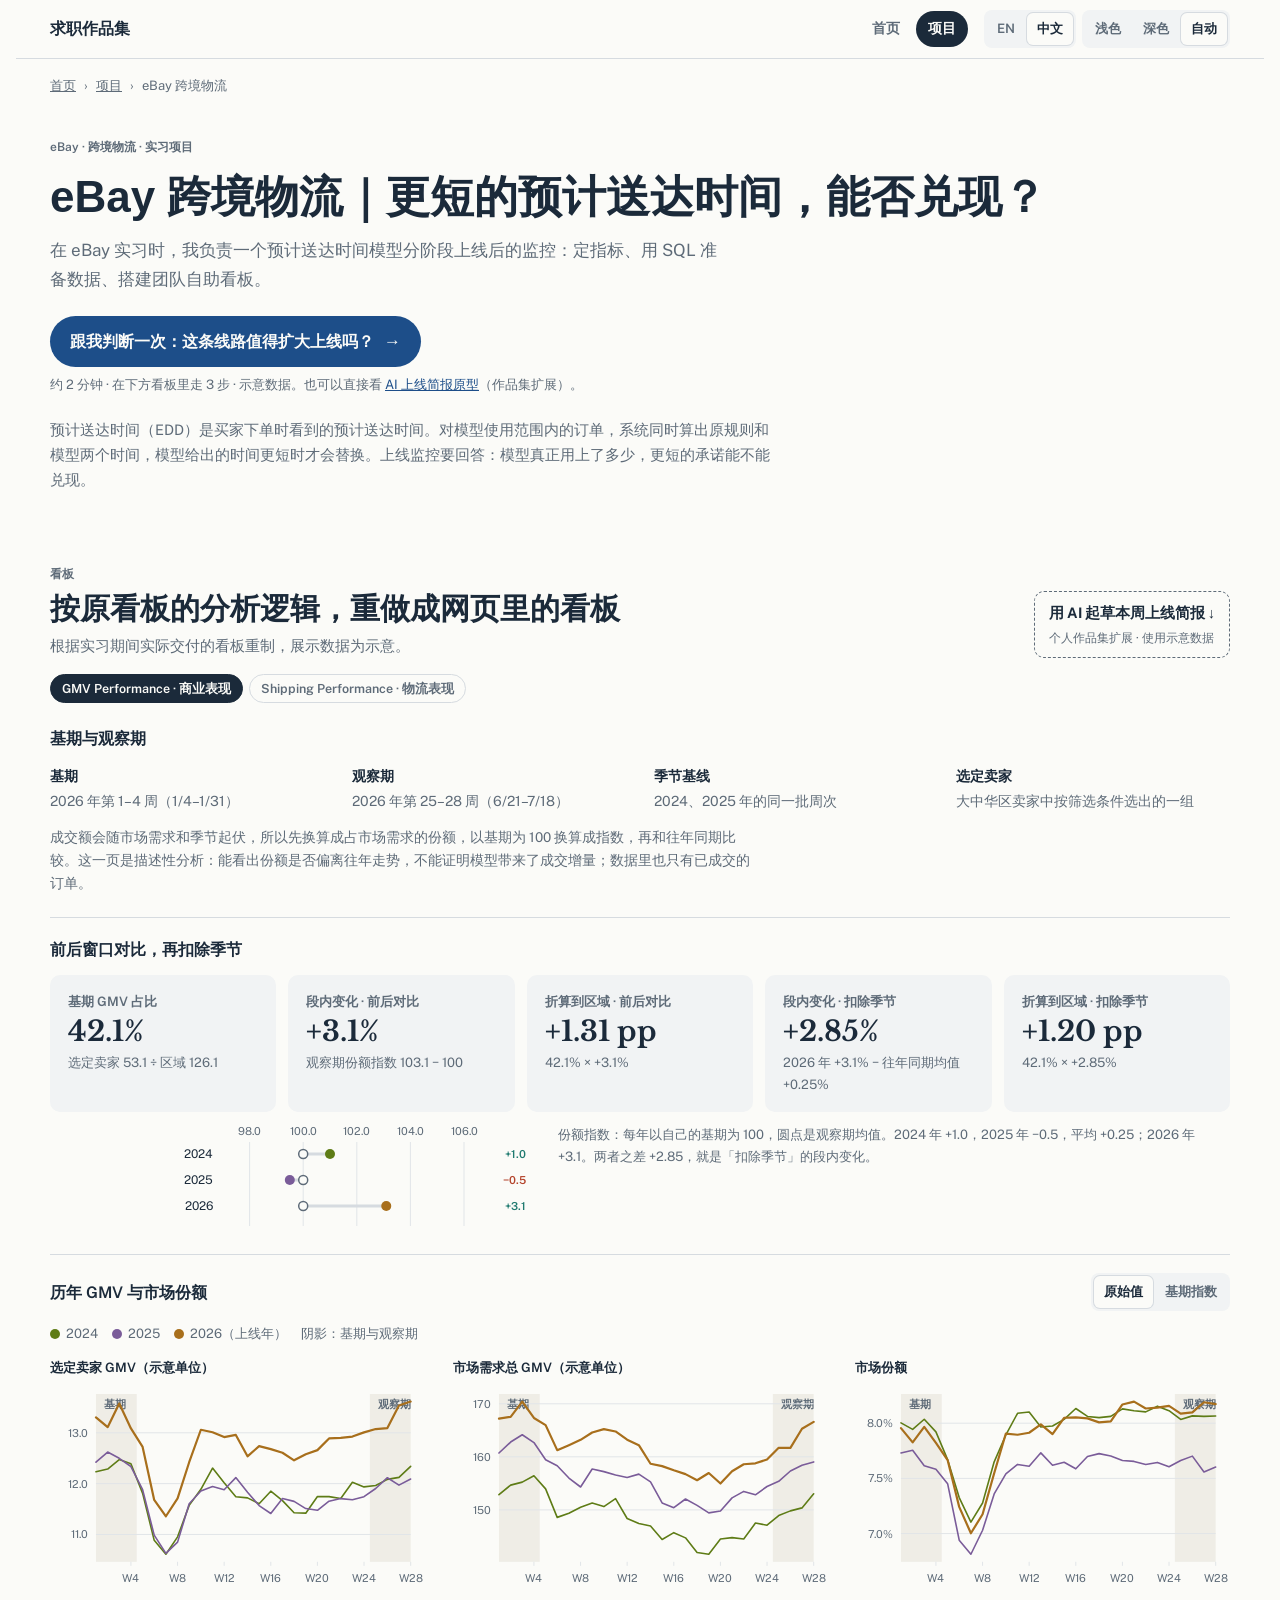
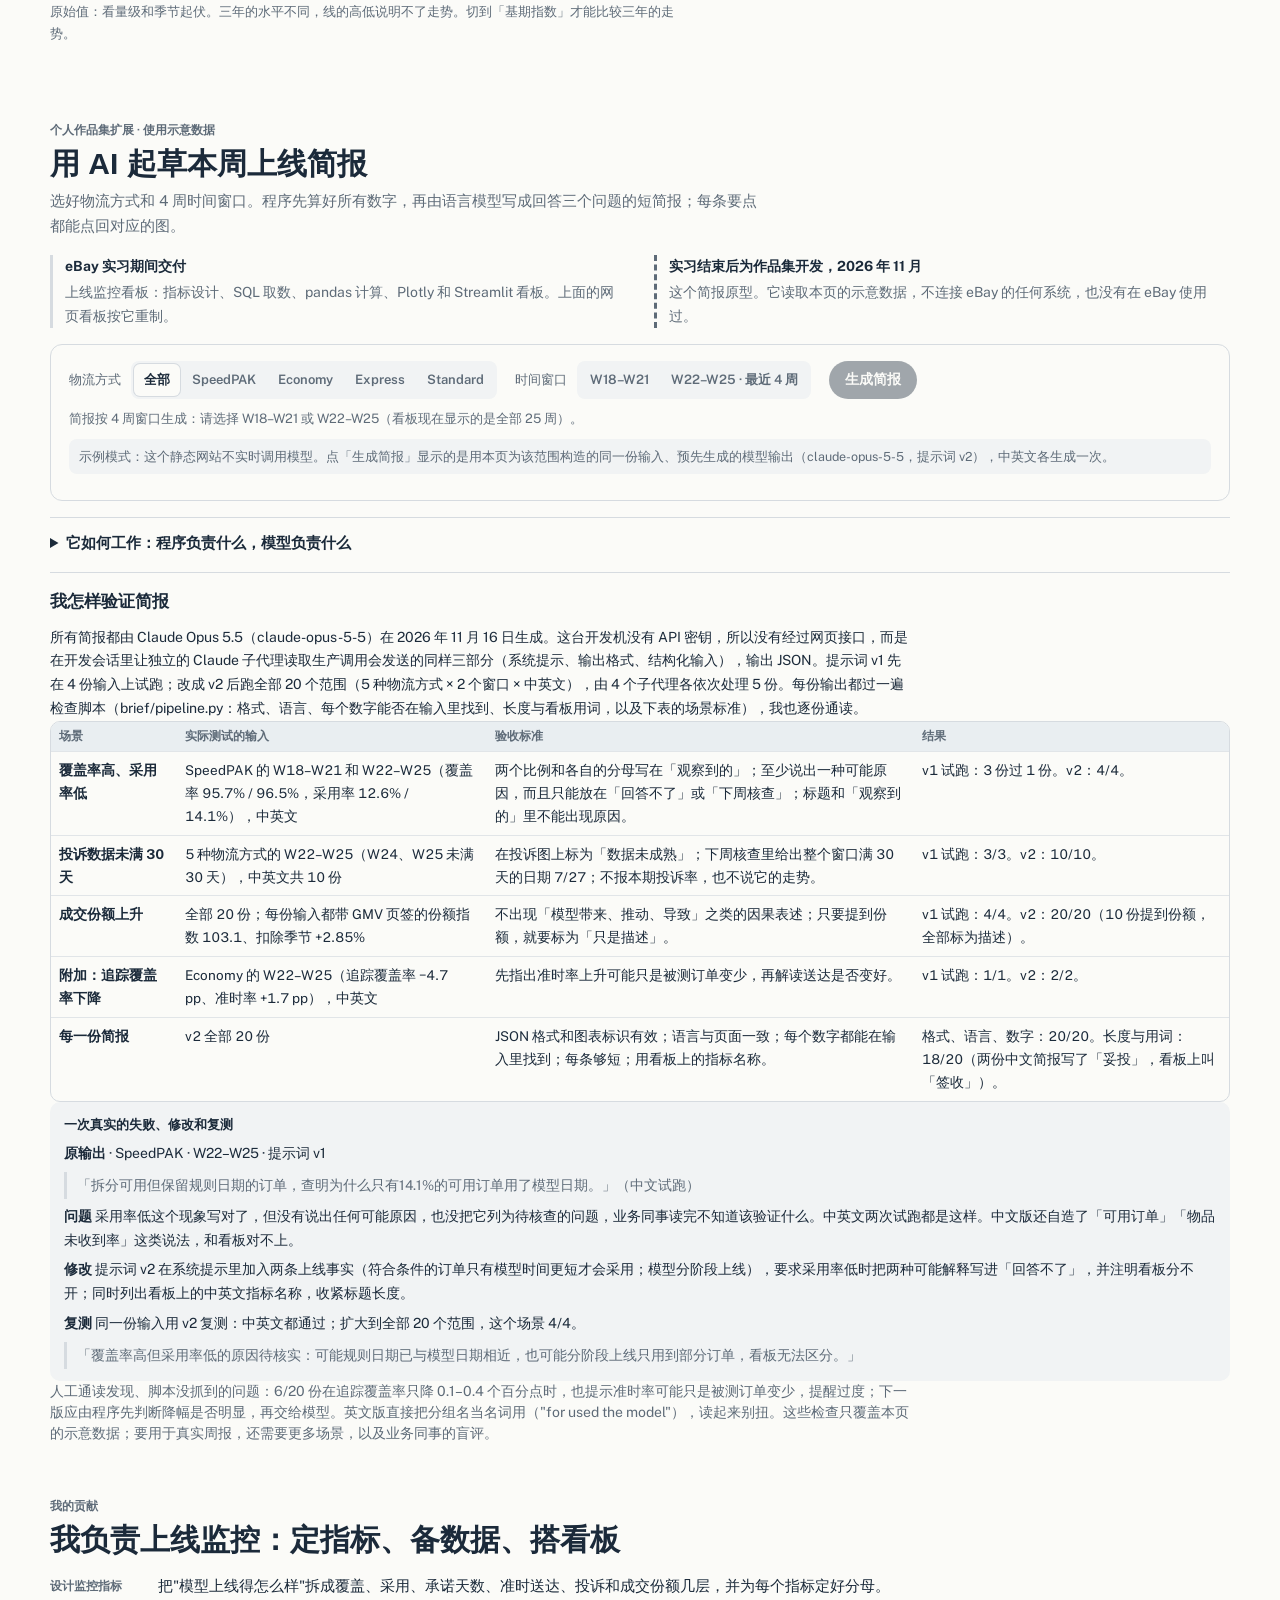
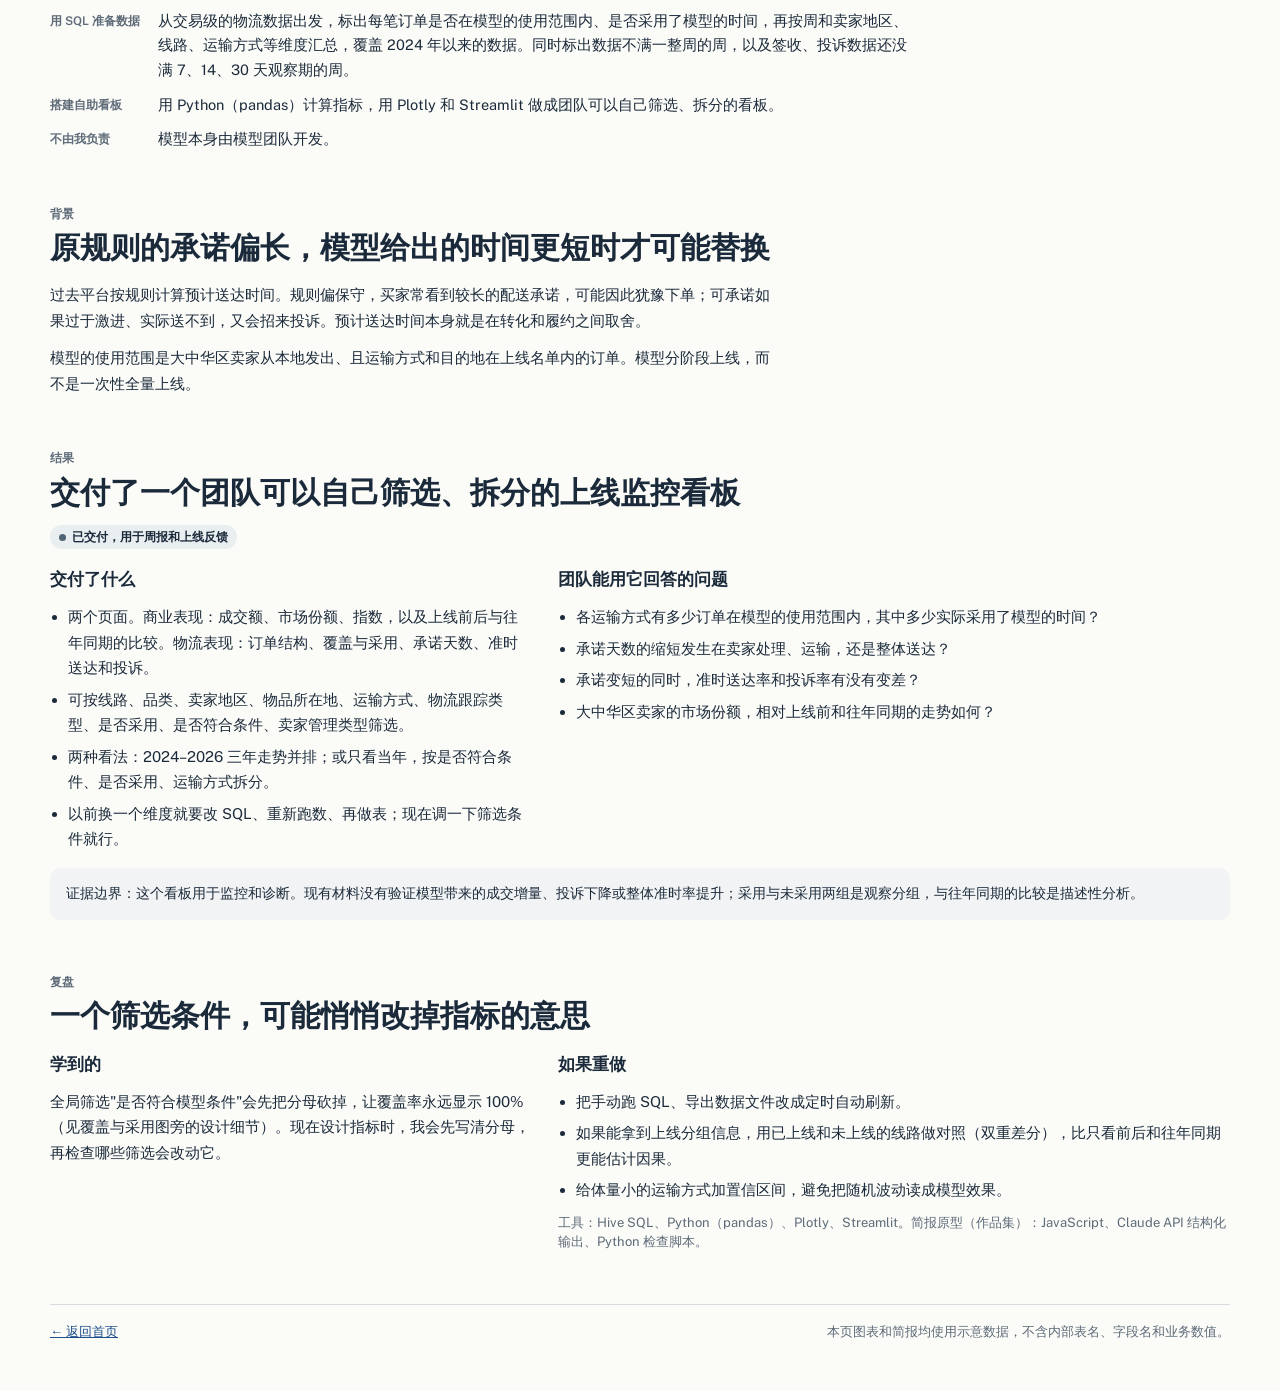
==== commit cb984094: "Update site 2026-11-16 00:27" ====
--- a/cases/ebay-edd.html
+++ b/cases/ebay-edd.html
@@ -4,9 +4,9 @@
 <meta charset="utf-8">
 <meta name="viewport" content="width=device-width, initial-scale=1, viewport-fit=cover">
 <title>eBay 跨境物流｜更短的预计送达时间，能否兑现？· 案例</title>
-<meta name="description" content="案例：为 eBay 大中华区跨境卖家的新预计送达时间模型设计上线监控指标，用 SQL 准备数据，搭建团队自助看板。">
+<meta name="description" content="案例：为 eBay 大中华区跨境卖家的新预计送达时间模型设计上线监控指标，用 SQL 准备数据，搭建团队自助看板；附两分钟看板演示和一个 AI 周报原型。">
 <meta property="og:title" content="eBay 跨境物流｜更短的预计送达时间，能否兑现？">
-<meta property="og:description" content="把模型覆盖率和实际采用率分开，再追踪承诺天数、准时送达和未收到货投诉。">
+<meta property="og:description" content="跟我判断一次：这条线路值得扩大上线吗？覆盖率、采用率、承诺天数、准时送达、追踪覆盖和投诉，一步步看。">
 <meta property="og:type" content="article">
 <link rel="icon" href="data:,">
 <link rel="preconnect" href="https://fonts.googleapis.com">
@@ -16,8 +16,9 @@
 <link rel="stylesheet" href="../kit.css">
 <link rel="stylesheet" href="../site.css">
 <!--
-  案例页。公开版不写内部表名、字段名和业务绝对值；图用示意数据。
-  新案例：复制本文件，改文字；顶栏、面包屑、页脚照抄。每段可见文字都是 en / zh 一对。
+  案例页。公开版不写内部表名、字段名和业务绝对值；图和简报用示意数据。
+  结构：标题 + 一句贡献 + 演示入口 → 看板（含两分钟演示，edd-tour.js）→ AI 简报原型（edd-brief.js，作品集扩展）→ 我的贡献 → 背景 → 结果 → 复盘。
+  每段可见文字都是 en / zh 一对。
 -->
 </head>
 <body>
@@ -54,155 +55,27 @@
   <div class="masthead">
     <p class="eyebrow"><span lang="en">eBay · Cross-border shipping · Internship project</span><span lang="zh">eBay · 跨境物流 · 实习项目</span></p>
     <h1><span lang="en">eBay cross-border shipping: shorter delivery promises, but can they be kept?</span><span lang="zh">eBay 跨境物流｜更短的预计送达时间，能否兑现？</span></h1>
-    <p class="lede"><span lang="en">EDD (estimated delivery date) is the delivery date a buyer sees when placing an order. eBay's model team built a new model that uses past shipping data to predict delivery dates more accurately for orders from Greater China cross-border sellers, and rolled it out in phases. This case is about monitoring after launch: how many orders the model reached, how many actually used its date, and whether the shorter promises hurt on-time delivery or buyer complaints.</span><span lang="zh">预计送达时间（EDD）是买家下单时看到的预计送达时间。eBay 的模型团队开发了一个新模型，用历史物流数据为大中华区跨境卖家的订单预测更准确的送达时间，并分阶段上线。这个案例讲的是上线之后怎么监控：模型覆盖了多少订单、真正采用了多少，以及更短的承诺有没有影响准时送达和买家投诉。</span></p>
+    <p class="lede"><span lang="en">During my eBay internship I owned the monitoring of a delivery-date model's phased rollout: I set the metrics, prepared the data in SQL and built a dashboard the team uses on its own.</span><span lang="zh">在 eBay 实习时，我负责一个预计送达时间模型分阶段上线后的监控：定指标、用 SQL 准备数据、搭建团队自助看板。</span></p>
+    <div class="tour-cta" id="demo">
+      <a class="tour-go" href="#dashboard-shipping" data-tour-start><span lang="en">Decide with me: should this route get a wider rollout?</span><span lang="zh">跟我判断一次：这条线路值得扩大上线吗？</span><span class="arr" aria-hidden="true">→</span></a>
+      <p class="note"><span lang="en">About 2 minutes · 3 steps in the dashboard below · illustrative data. Or jump to the <a href="#ai-brief">AI rollout-brief prototype</a> (a portfolio extension).</span><span lang="zh">约 2 分钟 · 在下方看板里走 3 步 · 示意数据。也可以直接看 <a href="#ai-brief">AI 上线简报原型</a>（作品集扩展）。</span></p>
+    </div>
+    <p class="lede-sm"><span lang="en">The estimated delivery date (EDD) is the delivery date a buyer sees when placing an order. For orders within the model's scope the system works out two dates, one from the old rules and one from the model; the model's date replaces the rule's only when it is shorter. Monitoring has to answer how often the model's date is really used, and whether the shorter promises are kept.</span><span lang="zh">预计送达时间（EDD）是买家下单时看到的预计送达时间。对模型使用范围内的订单，系统同时算出原规则和模型两个时间，模型给出的时间更短时才会替换。上线监控要回答：模型真正用上了多少，更短的承诺能不能兑现。</span></p>
   </div>
 
-  <!-- 1. My part, first -->
-  <section class="block" id="role">
-    <div class="head">
-      <p class="eyebrow"><span lang="en">My part</span><span lang="zh">我的贡献</span></p>
-      <h2><span lang="en">I owned the rollout monitoring: the metrics, the data and the dashboard</span><span lang="zh">我负责上线监控：定指标、备数据、搭看板</span></h2>
-    </div>
-    <dl class="facts wide">
-      <dt><span lang="en">Metrics</span><span lang="zh">设计监控指标</span></dt>
-      <dd><span lang="en">Broke "how is the rollout going?" into layers: coverage, adoption, promised days, on-time delivery, complaints and share of sales. Fixed the denominator of each one.</span><span lang="zh">把"模型上线得怎么样"拆成覆盖、采用、承诺天数、准时送达、投诉和成交份额几层，并为每个指标定好分母。</span></dd>
-      <dt><span lang="en">Data in SQL</span><span lang="zh">用 SQL 准备数据</span></dt>
-      <dd><span lang="en">Starting from transaction-level shipping data, flagged whether each order was within the model's scope and whether it used the model's date, then aggregated by week and by seller region, route, shipping option and other dimensions, from 2024 on. Also flagged incomplete weeks and weeks whose delivery and complaint data had not yet reached 7, 14 or 30 days.</span><span lang="zh">从交易级的物流数据出发，标出每笔订单是否在模型的使用范围内、是否采用了模型的时间，再按周和卖家地区、线路、运输方式等维度汇总，覆盖 2024 年以来的数据。同时标出数据不满一整周的周，以及签收、投诉数据还没满 7、14、30 天观察期的周。</span></dd>
-      <dt><span lang="en">Dashboard</span><span lang="zh">搭建自助看板</span></dt>
-      <dd><span lang="en">Calculated the metrics in Python (pandas) and built a dashboard in Plotly and Streamlit that the team can filter and split on its own.</span><span lang="zh">用 Python（pandas）计算指标，用 Plotly 和 Streamlit 做成团队可以自己筛选、拆分的看板。</span></dd>
-      <dt><span lang="en">Not mine</span><span lang="zh">不由我负责</span></dt>
-      <dd><span lang="en">The model itself was built by the model team.</span><span lang="zh">模型本身由模型团队开发。</span></dd>
-    </dl>
-  </section>
-
-  <!-- 2. Context -->
-  <section class="block" id="context">
-    <div class="head">
-      <p class="eyebrow"><span lang="en">Context</span><span lang="zh">背景</span></p>
-      <h2><span lang="en">The old rules promised long; the model's date is used only when it is shorter</span><span lang="zh">原规则的承诺偏长，模型给出的时间更短时才可能替换</span></h2>
-    </div>
-    <div class="prose">
-      <p><span lang="en">The platform used to set the delivery date with fixed rules. The rules were cautious, so buyers often saw long delivery promises, which can put them off buying. A promise that is too aggressive brings the opposite problem: parcels arrive late and buyers complain. The delivery date is a trade-off between conversion and fulfilment.</span><span lang="zh">过去平台按规则计算预计送达时间。规则偏保守，买家常看到较长的配送承诺，可能因此犹豫下单；可承诺如果过于激进、实际送不到，又会招来投诉。预计送达时间本身就是在转化和履约之间取舍。</span></p>
-      <p><span lang="en">The model covers orders that Greater China sellers ship from their home region, on the shipping options and destinations on the model's rollout list. For each such order the system works out two dates, one from the rules and one from the model. The model's date can replace the rule's only when it is shorter.</span><span lang="zh">模型的使用范围是大中华区卖家从本地发出、且运输方式和目的地在上线名单内的订单。对这些订单，系统会同时算出两个时间：一个来自原规则，一个来自模型。模型给出的时间更短时，才可能替换原规则的时间。</span></p>
-    </div>
-  </section>
-
-  <!-- 3. Coverage vs adoption: the core judgement, with the redrawn chart -->
-  <section class="block" id="coverage">
-    <div class="head">
-      <p class="eyebrow"><span lang="en">Coverage and adoption</span><span lang="zh">覆盖与采用</span></p>
-      <h2><span lang="en">Eligible orders do not all end up with the model's date</span><span lang="zh">符合条件的订单，不一定都用上了模型的时间</span></h2>
-      <p class="dek"><span lang="en">The first two numbers the dashboard keeps apart. They have different denominators.</span><span lang="zh">这是看板里最先要分开的两个比例，它们的分母不同。</span></p>
-    </div>
-    <div class="split">
-      <div class="col">
-        <p><span lang="en">Picture a route where every order meets the model's conditions. Coverage on that route is 100%, yet only some of its orders may switch to the model's date. Each order compares two dates; where the rule's promise is already short, the model has nothing shorter to offer and the order keeps the rule's date.</span><span lang="zh">设想一条物流线路，上面的订单全部符合模型的使用条件，这条线路的覆盖率就是 100%。但真正改用模型时间的订单可能只有一部分：每笔订单都要比较两个时间，如果原规则的承诺本来就不长，模型给不出更短的时间，这笔订单就继续用原来的时间。</span></p>
-        <dl class="facts">
-          <dt><span lang="en">Coverage</span><span lang="zh">覆盖率</span></dt>
-          <dd><span lang="en">Orders that meet the model's conditions ÷ all orders. Answers "how many orders can the model handle?"</span><span lang="zh">符合模型使用条件的订单 ÷ 全部订单。回答"模型能处理多少订单"。</span></dd>
-          <dt><span lang="en">Adoption</span><span lang="zh">采用率</span></dt>
-          <dd><span lang="en">Orders that use the model's date ÷ eligible orders. Answers "of the orders it can handle, how many actually switched?"</span><span lang="zh">采用模型时间的订单 ÷ 符合条件的订单。回答"能处理的订单里，有多少真的换成了模型的时间"。</span></dd>
-        </dl>
-        <p><span lang="en">Both rates are worked out by order count and by sales value. Adoption uses only eligible orders as its denominator. With all orders underneath, adoption would rise whenever coverage grew, and you could not tell whether the model was used more or simply reached more orders.</span><span lang="zh">两个比例都按订单数和成交额各算一遍。采用率的分母只用符合条件的订单：如果用全部订单，覆盖范围一扩大，采用率也会跟着涨，就分不清是模型被用得更多了，还是只是覆盖变大了。</span></p>
-        <p><span lang="en">So a low adoption rate does not by itself mean the model failed. The dashboard shows the two rates side by side for each shipping option, so the team can tell "not covered" apart from "covered, but nothing shorter to switch to".</span><span lang="zh">所以采用率低，不一定说明模型没起作用。看板按运输方式把两个比例并排展示，团队可以分清是"没覆盖到"，还是"覆盖了，但没有更短的时间可换"。</span></p>
-      </div>
-
-      <figure class="rf" aria-labelledby="rf-cap">
-        <p class="rf-title"><span lang="en">Model coverage and adoption (illustration)</span><span lang="zh">模型覆盖与实际采用（示意）</span></p>
-        <div class="rf-row">
-          <p class="rf-head"><span class="rf-name"><span lang="en">Coverage</span><span lang="zh">覆盖率</span></span><span class="rf-eq">80/100 = 80%</span></p>
-          <div class="rf-bar">
-            <span class="rf-seg s-adopt" style="width:20%">20</span><span class="rf-seg s-elig" style="width:60%">60</span><span class="rf-seg s-out" style="width:20%">20</span>
-          </div>
-          <p class="rf-note"><span lang="en">Denominator: all 100 orders</span><span lang="zh">分母：全部 100 笔订单</span></p>
-        </div>
-        <div class="rf-row">
-          <p class="rf-head"><span class="rf-name"><span lang="en">Adoption among eligible orders</span><span lang="zh">符合条件订单中的采用率</span></span><span class="rf-eq">20/80 = 25%</span></p>
-          <div class="rf-bar" style="width:80%">
-            <span class="rf-seg s-adopt" style="width:25%">20</span><span class="rf-seg s-elig" style="width:75%">60</span>
-          </div>
-          <p class="rf-note"><span lang="en">Denominator: the 80 eligible orders</span><span lang="zh">分母：符合条件的 80 笔订单</span></p>
-        </div>
-        <ul class="rf-key">
-          <li><span class="sw s-adopt"></span><span lang="en">Used the model's date (20)</span><span lang="zh">采用了模型的时间（20）</span></li>
-          <li><span class="sw s-elig"></span><span lang="en">Eligible, kept the rule's date (60)</span><span lang="zh">符合条件，仍用原规则的时间（60）</span></li>
-          <li><span class="sw s-out"></span><span lang="en">Not eligible (20)</span><span lang="zh">不符合条件（20）</span></li>
-        </ul>
-        <figcaption class="caption" id="rf-cap"><span lang="en">Illustrative numbers, not eBay business data. Assume 100 orders: 80 meet the model's conditions and 20 end up using the model's delivery date. The second bar is shorter because its denominator is only the eligible orders.</span><span lang="zh">示意数据，非 eBay 实际业务数值。假设 100 笔订单，其中 80 笔符合模型使用条件，20 笔最终采用模型给出的预计送达时间。第二根条更短，因为它的分母只有符合条件的订单。</span></figcaption>
-      </figure>
-    </div>
-  </section>
-
-  <!-- 4. After adoption: promised days, on-time delivery, complaints -->
-  <section class="block" id="tracking">
-    <div class="head">
-      <p class="eyebrow"><span lang="en">After adoption</span><span lang="zh">采用之后</span></p>
-      <h2><span lang="en">Once promises get shorter, check whether on-time delivery and complaints held up</span><span lang="zh">承诺缩短以后，还要看准时送达和投诉有没有变差</span></h2>
-      <p class="dek"><span lang="en">A shorter promise is not success on its own. The dashboard reads in this order: promised days, then actual delivery, then complaints.</span><span lang="zh">缩短承诺本身不算成功。看板按这个顺序排：先看承诺天数，再看实际履约，最后看投诉。</span></p>
-    </div>
-    <dl class="facts wide">
-      <dt><span lang="en">Promised days · main metric</span><span lang="zh">承诺天数 · 主指标</span></dt>
-      <dd><span lang="en">The end-to-end business days the buyer is promised, split into seller handling, transit and full delivery. Each is total days ÷ number of orders, so every order counts once and a few extreme orders in a small group do not skew it. The split shows which stage got shorter.</span><span lang="zh">买家看到的端到端预计送达工作日数，拆成卖家处理、物流运输、整体送达三段。每段都用"总天数 ÷ 订单数"计算，每笔订单权重相同，小群体里的个别极端值不会把平均拉偏。拆开以后，能看出缩短发生在哪一段。</span></dd>
-      <dt><span lang="en">On-time delivery · guardrail</span><span lang="zh">实际准时送达率 · 护栏</span></dt>
-      <dd><span lang="en">Whether the parcel's delivery scan comes before the promised date. The acceptance scan shows whether seller handling stayed on time, and the share of orders with tracking checks that a change in the on-time rate is not just missing tracking data.</span><span lang="zh">包裹的签收扫描是否早于预计送达时间。另看揽收扫描是否准时，用来检查卖家处理环节；再看有物流跟踪记录的订单占比，防止准时率的变化只是因为跟踪数据变少了。</span></dd>
-      <dt><span lang="en">Item-not-received rate · guardrail</span><span lang="zh">未收到货投诉率 · 护栏</span></dt>
-      <dd><span lang="en">Share of orders with an item-not-received (INR) claim within 30 days. Claims take time to arrive, so each week is flagged once it has a full 30 days behind it, and recent weeks can be left out.</span><span lang="zh">30 天内发起"未收到货"投诉（INR，Item Not Received）的订单占比。投诉要过一段时间才会到齐，所以每周都标了是否已满 30 天观察期，读数时可以排除还没成熟的近几周。</span></dd>
-      <dt><span lang="en">How to read it</span><span lang="zh">怎么读</span></dt>
-      <dd><span lang="en">Fewer promised days with on-time delivery flat or higher means the model found slack the rules had left. A clear drop in on-time delivery means promises were cut too far. A flat complaint rate fits the goal; claiming fewer complaints would need a drop on comparable orders.</span><span lang="zh">承诺天数下降、准时送达率持平或上升，说明模型找到了原规则多留的余量；准时率明显下降，说明承诺压得过短。投诉率持平与上线目标相容；要说投诉体验改善，需要在可比订单上看到投诉下降。</span></dd>
-    </dl>
-    <p class="note"><span lang="en">The dashboard can also split orders into those that used the model's date and those that did not. The two groups are not randomly assigned, so differences between them are used to diagnose shipping performance, not read as the model's effect.</span><span lang="zh">看板也能按"是否采用模型时间"把订单分成两组对比。这两组不是随机分出来的，组间差异只用来诊断物流表现，不当作模型的效果。</span></p>
-  </section>
-
-  <!-- 5. Sales, kept short -->
-  <section class="block" id="sales">
-    <div class="head">
-      <p class="eyebrow"><span lang="en">Sales</span><span lang="zh">商业表现</span></p>
-      <h2><span lang="en">Sales are read as a share of demand, then against the same weeks in past years</span><span lang="zh">成交额先换算成市场份额，再和往年同期的走势比</span></h2>
-    </div>
-    <div class="prose">
-      <p><span lang="en">Sales (GMV) of Greater China sellers rise and fall with overall demand and the season. A plain before-and-after comparison can credit the model with a peak season or a market swing. So the dashboard first takes these sellers' share of total demand, indexes it to a base period before launch (base = 100), and compares its path with the same weeks in earlier years.</span><span lang="zh">大中华区卖家的成交额（GMV）会随整体市场需求和季节起伏。直接比较上线前后，容易把旺季或大盘变化算到模型头上。所以看板先算这些卖家占同期市场需求的份额，再以上线前的一段时间为基期换算成指数（基期 = 100），和往年同一段时间的走势比较。</span></p>
-      <p class="callout"><span lang="en">This part is descriptive. It shows whether the share moved away from its usual seasonal path, but it cannot show that the model added sales. The data also holds only completed orders, so it cannot see visits that did not turn into orders because of the delivery date shown.</span><span lang="zh">这一部分是描述性分析：它能提示份额是否偏离了往年的常见走势，但不能证明模型带来了成交增量。数据里也只有已成交的订单，看不到因为预计送达时间而没有下单的浏览。</span></p>
-    </div>
-  </section>
-
-  <!-- 6. Result: what I delivered, what the team can answer with it -->
-  <section class="block" id="result">
-    <div class="head">
-      <p class="eyebrow"><span lang="en">Result</span><span lang="zh">结果</span></p>
-      <h2><span lang="en">Delivered a rollout dashboard the team can filter and split on its own</span><span lang="zh">交付了一个团队可以自己筛选、拆分的上线监控看板</span></h2>
-      <p style="margin-top:6px"><span class="verdict" style="--c:var(--slate)"><span lang="en">Delivered for weekly reporting and rollout feedback</span><span lang="zh">已交付，用于周报和上线反馈</span></span></p>
-    </div>
-    <div class="split">
-      <div class="col">
-        <h3><span lang="en">What I delivered</span><span lang="zh">交付了什么</span></h3>
-        <ul>
-          <li><span lang="en">Two pages. Sales: GMV, share of demand, indexes, and before-and-after against past years. Shipping: order mix, coverage and adoption, promised days, on-time delivery and complaints.</span><span lang="zh">两个页面。商业表现：成交额、市场份额、指数，以及上线前后与往年同期的比较。物流表现：订单结构、覆盖与采用、承诺天数、准时送达和投诉。</span></li>
-          <li><span lang="en">Filters for route, product category, seller region, item location, shipping option, tracking type, adoption, eligibility and seller management type.</span><span lang="zh">可按线路、品类、卖家地区、物品所在地、运输方式、物流跟踪类型、是否采用、是否符合条件、卖家管理类型筛选。</span></li>
-          <li><span lang="en">Two ways to read it: three years (2024–2026) side by side, or the current year split by eligibility, adoption or shipping option.</span><span lang="zh">两种看法：2024–2026 三年走势并排；或只看当年，按是否符合条件、是否采用、运输方式拆分。</span></li>
-          <li><span lang="en">Before, a new cut meant editing SQL, re-running it and rebuilding a slide. Now it is a filter change.</span><span lang="zh">以前换一个维度就要改 SQL、重新跑数、再做表；现在调一下筛选条件就行。</span></li>
-        </ul>
-      </div>
-      <div class="col">
-        <h3><span lang="en">Questions the team can answer with it</span><span lang="zh">团队能用它回答的问题</span></h3>
-        <ul>
-          <li><span lang="en">For each shipping option, how much volume is within the model's scope, and how much of that used the model's date?</span><span lang="zh">各运输方式有多少订单在模型的使用范围内，其中多少实际采用了模型的时间？</span></li>
-          <li><span lang="en">Did the shorter promise come from seller handling, transit or the whole trip?</span><span lang="zh">承诺天数的缩短发生在卖家处理、运输，还是整体送达？</span></li>
-          <li><span lang="en">As promises got shorter, did on-time delivery or complaints get worse?</span><span lang="zh">承诺变短的同时，准时送达率和投诉率有没有变差？</span></li>
-          <li><span lang="en">How does Greater China sellers' share of demand compare with before launch and with the same weeks in past years?</span><span lang="zh">大中华区卖家的市场份额，相对上线前和往年同期的走势如何？</span></li>
-        </ul>
-      </div>
-    </div>
-    <p class="callout"><span lang="en">Evidence boundary: the dashboard is for monitoring and diagnosis. The material I have does not show that the model added sales, reduced complaints or raised overall on-time delivery. The adopted and not-adopted groups are observed, not assigned, and the comparison with past years is descriptive.</span><span lang="zh">证据边界：这个看板用于监控和诊断。现有材料没有验证模型带来的成交增量、投诉下降或整体准时率提升；采用与未采用两组是观察分组，与往年同期的比较是描述性分析。</span></p>
-    <p class="note"><a href="#dashboard"><span lang="en">See the dashboard ↓</span><span lang="zh">浏览看板 ↓</span></a></p>
-  </section>
-
-  <!-- 6b. The dashboard, rebuilt for the web. Same analysis as the one delivered (two tabs), drawn with the site's own
-       components. Every chart, KPI and formula is filled in by ../dash-edd.js from one set of illustrative data. -->
+  <!-- 1. The dashboard, rebuilt for the web, with the guided demo inside the Shipping tab. Same analysis as the one
+       delivered (two tabs), drawn with the site's own components from one set of illustrative data (../dash-edd.js). -->
   <section class="block" id="dashboard">
-    <div class="head">
-      <p class="eyebrow"><span lang="en">The dashboard</span><span lang="zh">看板</span></p>
-      <h2><span lang="en">The same dashboard, rebuilt as part of this page</span><span lang="zh">按原看板的分析逻辑，重做成网页里的看板</span></h2>
-      <p class="dek"><span lang="en">Rebuilt from the dashboard I delivered during the internship; the data shown is illustrative.</span><span lang="zh">根据实习期间实际交付的看板重制，展示数据为示意。</span></p>
+    <div class="head dash-head">
+      <div>
+        <p class="eyebrow"><span lang="en">The dashboard</span><span lang="zh">看板</span></p>
+        <h2><span lang="en">The same dashboard, rebuilt as part of this page</span><span lang="zh">按原看板的分析逻辑，重做成网页里的看板</span></h2>
+        <p class="dek"><span lang="en">Rebuilt from the dashboard I delivered during the internship; the data shown is illustrative.</span><span lang="zh">根据实习期间实际交付的看板重制，展示数据为示意。</span></p>
+      </div>
+      <a class="brief-entry" href="#ai-brief">
+        <span class="be-t"><span lang="en">Draft this week's rollout brief with AI ↓</span><span lang="zh">用 AI 起草本周上线简报 ↓</span></span>
+        <span class="be-s"><span lang="en">Personal portfolio extension · illustrative data</span><span lang="zh">个人作品集扩展 · 使用示意数据</span></span>
+      </a>
     </div>
 
     <div class="dash" data-dash data-edd-dash>
@@ -222,9 +95,10 @@
             <div><dt><span lang="en">Seasonal baseline</span><span lang="zh">季节基线</span></dt><dd><span lang="en">The same weeks in 2024 and 2025</span><span lang="zh">2024、2025 年的同一批周次</span></dd></div>
             <div><dt><span lang="en">Selected sellers</span><span lang="zh">选定卖家</span></dt><dd><span lang="en">Greater China sellers picked by the filters</span><span lang="zh">大中华区卖家中按筛选条件选出的一组</span></dd></div>
           </dl>
-        </div>
-
-        <div class="dash-block">
+          <p class="def"><span lang="en">Sales rise and fall with demand and the season, so they are first turned into a share of total demand, indexed to the base window (= 100) and compared with the same weeks in past years. This page is descriptive: it shows whether the share left its usual path, not that the model added sales. The data holds completed orders only.</span><span lang="zh">成交额会随市场需求和季节起伏，所以先换算成占市场需求的份额，以基期为 100 换算成指数，再和往年同期比较。这一页是描述性分析：能看出份额是否偏离往年走势，不能证明模型带来了成交增量；数据里也只有已成交的订单。</span></p>
+        </div>
+
+        <div class="dash-block" id="blk-gmv-kpi">
           <h3 class="dash-h"><span lang="en">Before and after, then against the season</span><span lang="zh">前后窗口对比，再扣除季节</span></h3>
           <div class="stats five" id="gmv-kpis"></div>
           <div class="split">
@@ -256,7 +130,8 @@
         </div>
       </div>
 
-      <!-- Shipping tab: one shipping-option selector drives every chart below it -->
+      <!-- Shipping tab: the option and window selectors drive every chart below; the demo card (#tour) is moved next
+           to the chart each step is about -->
       <div class="dash-panel" id="dpanel-shipping" role="tabpanel" aria-labelledby="dashboard-shipping">
         <div class="dash-block">
           <div class="dash-bar">
@@ -269,16 +144,25 @@
                 <button type="button" data-v="standard" aria-pressed="false">Standard</button>
               </div>
             </div>
-            <ul class="key">
-              <li><span class="sw" style="--c:var(--adopt)"></span><span lang="en">Used the model</span><span lang="zh">实际采用模型</span></li>
-              <li><span class="sw" style="--c:var(--elig)"></span><span lang="en">Eligible, not used</span><span lang="zh">符合条件但未采用</span></li>
-              <li><span class="sw" style="--c:var(--uncov)"></span><span lang="en">Not covered</span><span lang="zh">未覆盖</span></li>
-            </ul>
-          </div>
+            <div class="dash-ctl"><span lang="en">Window</span><span lang="zh">时间窗口</span>
+              <div class="seg" role="group" aria-label="Window" id="ship-win">
+                <button type="button" data-v="all" aria-pressed="true"><span lang="en">All 25 weeks</span><span lang="zh">全部 25 周</span></button>
+                <button type="button" data-v="w18" aria-pressed="false">W18–W21</button>
+                <button type="button" data-v="w22" aria-pressed="false"><span lang="en">W22–W25 · latest</span><span lang="zh">W22–W25 · 最近 4 周</span></button>
+              </div>
+            </div>
+          </div>
+          <ul class="key">
+            <li><span class="sw" style="--c:var(--adopt)"></span><span lang="en">Used the model</span><span lang="zh">实际采用模型</span></li>
+            <li><span class="sw" style="--c:var(--elig)"></span><span lang="en">Eligible, not used</span><span lang="zh">符合条件但未采用</span></li>
+            <li><span class="sw" style="--c:var(--uncov)"></span><span lang="en">Not covered</span><span lang="zh">未覆盖</span></li>
+          </ul>
           <p class="note" id="ship-scope"></p>
         </div>
 
-        <div class="dash-block">
+        <aside class="tour" id="tour" hidden aria-live="polite"></aside>
+
+        <div class="dash-block" id="blk-cov">
           <div class="dash-bar">
             <h3 class="dash-h"><span lang="en">Coverage and adoption</span><span lang="zh">覆盖与采用</span></h3>
             <div class="dash-ctl"><span lang="en">Count by</span><span lang="zh">口径</span>
@@ -288,37 +172,187 @@
               </div>
             </div>
           </div>
+          <p class="def"><span lang="en">Coverage is out of all orders; adoption only out of eligible orders. With all orders underneath, adoption would rise whenever coverage grew, and you could not tell "used more" from "reached more". Low adoption is not proof the model failed: where the rule already promises short, the model has nothing shorter to offer.</span><span lang="zh">覆盖率的分母是全部订单，采用率的分母只是符合条件的订单。如果采用率也用全部订单作分母，覆盖一扩大它就跟着涨，分不清是"用得更多"还是"覆盖更广"。采用率低也不等于模型没起作用：原规则的承诺本来就短时，模型给不出更短的时间。</span></p>
           <div class="eqs" id="ship-eqs"></div>
           <div class="chart" id="ship-cov"></div>
           <p class="caption"><span lang="en">Each bar is one week of orders, split into the three groups. The top of the light blue is coverage; dark blue over dark plus light blue is adoption. Hover a week for both rates.</span><span lang="zh">每根柱子是一周的订单，分成三组。浅蓝的上沿就是覆盖率；深蓝占「深蓝加浅蓝」的比例是采用率。鼠标停在某一周可以看到两个比例。</span></p>
-        </div>
-
-        <div class="dash-block">
+          <details class="why">
+            <summary><span lang="en">Design detail: why a filter would make coverage read 100% by mistake</span><span lang="zh">设计细节：为什么筛选后覆盖率会错误地变成 100%</span></summary>
+            <p><span lang="en">The delivered dashboard has a global filter for model eligibility. Apply it first and coverage always comes out at 100%, because the denominator has already been cut down to eligible orders. So this block reads its own copy of the data and ignores that filter. Since then I write a metric's denominator down first and check which filters could change it.</span><span lang="zh">交付的看板有一个全局筛选"是否符合模型条件"。如果先筛出符合条件的订单再算覆盖率，分母已经被砍成了符合条件的订单，结果永远是 100%。所以这一块单独取数，不受这个筛选影响。从那以后，我设计指标时会先写清分母，再检查哪些筛选会改动它。</span></p>
+          </details>
+        </div>
+
+        <div class="dash-block" id="blk-edd">
           <h3 class="dash-h"><span lang="en">Promised handling and transit time</span><span lang="zh">预计处理与运输时间</span></h3>
+          <p class="def"><span lang="en">Main metric. The business days the buyer is promised, split into seller handling and transit. Each is total days ÷ orders, so every order counts once and the split shows which stage got shorter.</span><span lang="zh">主指标。买家看到的承诺工作日，拆成卖家处理和运输两段；每段都是"总天数 ÷ 订单数"，每笔订单权重相同，拆开后能看出缩短发生在哪一段。</span></p>
           <div class="split">
             <div class="edd" id="ship-edd"></div>
             <div><p class="m-title"><span lang="en">Promised delivery days, by week</span><span lang="zh">每周的预计送达天数</span></p><div class="chart" id="ship-edd-line"></div></div>
           </div>
-          <p class="caption"><span lang="en">Business days the buyer is promised. Period figures are order-weighted averages (total days ÷ orders); delivery = handling + transit.</span><span lang="zh">买家看到的承诺工作日。期内数字按订单加权平均（总天数 ÷ 订单数）；整体送达 = 处理 + 运输。</span></p>
+          <p class="caption" id="ship-edd-cap"></p>
         </div>
 
         <div class="dash-grid2">
-          <div class="dash-block">
+          <div class="dash-block" id="blk-ot">
             <h3 class="dash-h"><span lang="en">On-time delivery</span><span lang="zh">实际准时送达率</span></h3>
+            <p class="def"><span lang="en">Guardrail. Orders whose delivery scan came before the promised date ÷ orders with a delivery scan. The acceptance scan is checked too, for seller handling.</span><span lang="zh">护栏。签收扫描早于预计送达时间的订单 ÷ 有签收扫描的订单。另看揽收扫描是否准时，检查卖家处理环节。</span></p>
             <div class="chart" id="ship-ot"></div>
             <p class="caption" id="ship-ot-cap"></p>
           </div>
-          <div class="dash-block">
-            <h3 class="dash-h"><span lang="en">Item-not-received rate (30 days)</span><span lang="zh">未收到货投诉率（30 天）</span></h3>
-            <div class="chart" id="ship-inr"></div>
-            <p class="caption" id="ship-inr-cap"></p>
-          </div>
-        </div>
-      </div>
-    </div>
-  </section>
-
-  <!-- 7. Looking back -->
+          <div class="dash-block" id="blk-trk">
+            <h3 class="dash-h"><span lang="en">Tracking coverage</span><span lang="zh">追踪覆盖率</span></h3>
+            <p class="def"><span lang="en">Orders with tracking scans ÷ all orders. On-time can only be measured on these orders, so when this line drops, a change in on-time may only mean fewer orders were measured.</span><span lang="zh">有物流跟踪记录的订单 ÷ 全部订单。准时率只能算在有跟踪记录的订单上；这条线下降时，准时率的变化可能只是因为被测的订单变少了。</span></p>
+            <div class="chart" id="ship-trk"></div>
+            <p class="caption" id="ship-trk-cap"></p>
+          </div>
+        </div>
+
+        <div class="dash-block" id="blk-inr">
+          <h3 class="dash-h"><span lang="en">Item-not-received rate (30 days)</span><span lang="zh">未收到货投诉率（30 天）</span></h3>
+          <p class="def"><span lang="en">Guardrail. Orders with an item-not-received (INR) claim within 30 days ÷ orders. Claims take time to arrive, so each week is flagged once it has a full 30 days behind it, and weeks that are not mature are left out.</span><span lang="zh">护栏。30 天内发起"未收到货"投诉（INR，Item Not Received）的订单 ÷ 订单数。投诉要过一段时间才会到齐，所以每周都标了是否已满 30 天，未满的周不计入。</span></p>
+          <div class="chart" id="ship-inr"></div>
+          <p class="caption" id="ship-inr-cap"></p>
+        </div>
+
+        <div class="dash-block dash-read" id="blk-read">
+          <p><span lang="en"><b>How to read the four together.</b> Fewer promised days with on-time delivery flat or higher means the model found slack the rules had left; a clear drop in on-time delivery means promises were cut too far. A flat complaint rate fits the goal; claiming fewer complaints would need a drop on comparable orders. The used and not-used groups are observed, not randomly assigned, so differences between them diagnose shipping performance and are not read as the model's effect.</span><span lang="zh"><b>四张图怎么连起来读。</b>承诺天数下降、准时送达率持平或上升，说明模型找到了原规则多留的余量；准时率明显下降，说明承诺压得过短。投诉率持平与上线目标相容；要说投诉体验改善，需要在可比订单上看到投诉下降。采用与未采用两组不是随机分出来的，组间差异只用来诊断物流表现，不当作模型的效果。</span></p>
+        </div>
+      </div>
+    </div>
+  </section>
+
+  <!-- 2. The AI brief prototype: a portfolio extension built after the internship, reading the dashboard's
+       illustrative data. Example mode on this static site; set data-endpoint to a server function for live drafts. -->
+  <section class="block" id="ai-brief" data-endpoint="">
+    <div class="head">
+      <p class="eyebrow"><span lang="en">Portfolio extension · illustrative data</span><span lang="zh">个人作品集扩展 · 使用示意数据</span></p>
+      <h2><span lang="en">Drafting this week's rollout brief with AI</span><span lang="zh">用 AI 起草本周上线简报</span></h2>
+      <p class="dek"><span lang="en">Pick a shipping option and a 4-week window. The program works out every number; a language model turns them into a short brief that answers three questions, and every point links back to its chart.</span><span lang="zh">选好物流方式和 4 周时间窗口。程序先算好所有数字，再由语言模型写成回答三个问题的短简报；每条要点都能点回对应的图。</span></p>
+    </div>
+
+    <dl class="own">
+      <div><dt><span lang="en">Delivered at eBay, during the internship</span><span lang="zh">eBay 实习期间交付</span></dt><dd><span lang="en">The rollout-monitoring dashboard: metrics, SQL data preparation, pandas, Plotly and Streamlit. The web dashboard above is rebuilt from it.</span><span lang="zh">上线监控看板：指标设计、SQL 取数、pandas 计算、Plotly 和 Streamlit 看板。上面的网页看板按它重制。</span></dd></div>
+      <div><dt><span lang="en">Built afterwards for this portfolio, November 2026</span><span lang="zh">实习结束后为作品集开发，2026 年 11 月</span></dt><dd><span lang="en">This brief prototype. It reads the illustrative data on this page, is not connected to any eBay system and was never used at eBay.</span><span lang="zh">这个简报原型。它读取本页的示意数据，不连接 eBay 的任何系统，也没有在 eBay 使用过。</span></dd></div>
+    </dl>
+
+    <div class="brief" id="brief">
+      <div class="brief-ctl">
+        <div class="dash-ctl"><span lang="en">Shipping option</span><span lang="zh">物流方式</span>
+          <div class="seg" role="group" aria-label="Shipping option for the brief" id="brief-opt">
+            <button type="button" data-v="all" aria-pressed="false"><span lang="en">All</span><span lang="zh">全部</span></button>
+            <button type="button" data-v="speedpak" aria-pressed="false">SpeedPAK</button>
+            <button type="button" data-v="economy" aria-pressed="false">Economy</button>
+            <button type="button" data-v="express" aria-pressed="false">Express</button>
+            <button type="button" data-v="standard" aria-pressed="false">Standard</button>
+          </div>
+        </div>
+        <div class="dash-ctl"><span lang="en">Window</span><span lang="zh">时间窗口</span>
+          <div class="seg" role="group" aria-label="Window for the brief" id="brief-win">
+            <button type="button" data-v="w18" aria-pressed="false">W18–W21</button>
+            <button type="button" data-v="w22" aria-pressed="false"><span lang="en">W22–W25 · latest</span><span lang="zh">W22–W25 · 最近 4 周</span></button>
+          </div>
+        </div>
+        <button type="button" class="brief-go" id="brief-go"><span lang="en">Draft the brief</span><span lang="zh">生成简报</span></button>
+      </div>
+      <p class="note" id="brief-scope"></p>
+      <p class="brief-mode" id="brief-mode"></p>
+      <div class="brief-out" id="brief-out" aria-live="polite"></div>
+    </div>
+
+    <details class="how" id="brief-how">
+      <summary><span lang="en">How it works: what the program does, what the model does</span><span lang="zh">它如何工作：程序负责什么，模型负责什么</span></summary>
+      <div class="how-grid">
+        <div class="how-step">
+          <p class="hs-k"><span lang="en">1 · Program</span><span lang="zh">1 · 程序</span></p>
+          <p><span lang="en">Reads the filter, then works out for the window and the 4 weeks before it: coverage and adoption with their numerators and denominators, promised days by stage, on-time delivery, tracking coverage and complaints for each group, and every change. It checks data maturity: complaints need 30 days, so an unfinished window gets a status and a date instead of a number.</span><span lang="zh">读取筛选条件，算出本期和前 4 周的覆盖率、采用率（连同分子分母）、分段承诺天数，以及各组的准时送达率、追踪覆盖率、投诉率和全部变化值。同时检查数据是否成熟：投诉要满 30 天，没成熟的窗口只给状态和日期，不给数字。</span></p>
+        </div>
+        <div class="how-step">
+          <p class="hs-k"><span lang="en">2 · Structured input (excerpt, current scope)</span><span lang="zh">2 · 结构化输入（节选，当前范围）</span></p>
+          <pre class="how-pre" id="brief-input"></pre>
+        </div>
+        <div class="how-step">
+          <p class="hs-k"><span lang="en">3 · Model</span><span lang="zh">3 · 模型</span></p>
+          <p><span lang="en">Explains, never calculates: it may only quote numbers from the input. It answers three questions in a fixed JSON format; causes go under "can't tell yet" as things to verify; immature data gets a date, not a trend; the GMV share stays descriptive; every point names its chart.</span><span lang="zh">只解释，不计算：只能引用输入里的数字。按固定的 JSON 格式回答三个问题；原因只能写进"还回答不了"，作为待核查；未成熟的数据给日期、不给趋势；GMV 份额只做描述；每条要点注明对应的图。</span></p>
+        </div>
+      </div>
+      <ul class="how-why">
+        <li><span lang="en"><b>Why numbers come from the program.</b> A brief that recomputes a rate can get it wrong, and nobody can check it. Here every number in a brief must appear in the input, and a script verifies that.</span><span lang="zh"><b>为什么数字由程序算。</b>让模型自己算比例可能算错，也没法核对。这里简报里的每个数字都必须出现在输入里，并由脚本逐条检查。</span></li>
+        <li><span lang="en"><b>Why a fixed format.</b> The three questions and the chart key on every point are what make "click back to the chart" and the automatic checks possible.</span><span lang="zh"><b>为什么用固定格式。</b>三个问题的结构和每条要点上的图表标识，才让"点回图表"和自动检查成为可能。</span></li>
+        <li><span lang="en"><b>Why examples on this page.</b> The site is static (GitHub Pages) and an API key must not sit in the browser. Live drafts need a small server function that holds the key and forwards the structured input; until one is connected, the page shows briefs generated in advance from exactly the input shown above.</span><span lang="zh"><b>为什么这里是示例。</b>网站是静态托管（GitHub Pages），API 密钥不能放在浏览器里。实时生成需要一个保管密钥、转发结构化输入的小型服务端函数；接通之前，页面显示的是用上面这份输入预先生成的简报。</span></li>
+      </ul>
+      <details class="why">
+        <summary><span lang="en">The full system prompt</span><span lang="zh">完整系统提示</span></summary>
+        <pre class="how-pre" id="brief-system"></pre>
+      </details>
+    </details>
+
+    <div class="brief-eval" id="brief-eval">
+      <h3><span lang="en">How I checked the briefs</span><span lang="zh">我怎样验证简报</span></h3>
+      <div id="brief-eval-body"></div>
+    </div>
+  </section>
+
+  <!-- 3. My part -->
+  <section class="block" id="role">
+    <div class="head">
+      <p class="eyebrow"><span lang="en">My part</span><span lang="zh">我的贡献</span></p>
+      <h2><span lang="en">I owned the rollout monitoring: the metrics, the data and the dashboard</span><span lang="zh">我负责上线监控：定指标、备数据、搭看板</span></h2>
+    </div>
+    <dl class="facts wide">
+      <dt><span lang="en">Metrics</span><span lang="zh">设计监控指标</span></dt>
+      <dd><span lang="en">Broke "how is the rollout going?" into layers: coverage, adoption, promised days, on-time delivery, complaints and share of sales. Fixed the denominator of each one.</span><span lang="zh">把"模型上线得怎么样"拆成覆盖、采用、承诺天数、准时送达、投诉和成交份额几层，并为每个指标定好分母。</span></dd>
+      <dt><span lang="en">Data in SQL</span><span lang="zh">用 SQL 准备数据</span></dt>
+      <dd><span lang="en">Starting from transaction-level shipping data, flagged whether each order was within the model's scope and whether it used the model's date, then aggregated by week and by seller region, route, shipping option and other dimensions, from 2024 on. Also flagged incomplete weeks and weeks whose delivery and complaint data had not yet reached 7, 14 or 30 days.</span><span lang="zh">从交易级的物流数据出发，标出每笔订单是否在模型的使用范围内、是否采用了模型的时间，再按周和卖家地区、线路、运输方式等维度汇总，覆盖 2024 年以来的数据。同时标出数据不满一整周的周，以及签收、投诉数据还没满 7、14、30 天观察期的周。</span></dd>
+      <dt><span lang="en">Dashboard</span><span lang="zh">搭建自助看板</span></dt>
+      <dd><span lang="en">Calculated the metrics in Python (pandas) and built a dashboard in Plotly and Streamlit that the team can filter and split on its own.</span><span lang="zh">用 Python（pandas）计算指标，用 Plotly 和 Streamlit 做成团队可以自己筛选、拆分的看板。</span></dd>
+      <dt><span lang="en">Not mine</span><span lang="zh">不由我负责</span></dt>
+      <dd><span lang="en">The model itself was built by the model team.</span><span lang="zh">模型本身由模型团队开发。</span></dd>
+    </dl>
+  </section>
+
+  <!-- 4. Context -->
+  <section class="block" id="context">
+    <div class="head">
+      <p class="eyebrow"><span lang="en">Context</span><span lang="zh">背景</span></p>
+      <h2><span lang="en">The old rules promised long; the model's date is used only when it is shorter</span><span lang="zh">原规则的承诺偏长，模型给出的时间更短时才可能替换</span></h2>
+    </div>
+    <div class="prose">
+      <p><span lang="en">The platform used to set the delivery date with fixed rules. The rules were cautious, so buyers often saw long delivery promises, which can put them off buying. A promise that is too aggressive brings the opposite problem: parcels arrive late and buyers complain. The delivery date is a trade-off between conversion and fulfilment.</span><span lang="zh">过去平台按规则计算预计送达时间。规则偏保守，买家常看到较长的配送承诺，可能因此犹豫下单；可承诺如果过于激进、实际送不到，又会招来投诉。预计送达时间本身就是在转化和履约之间取舍。</span></p>
+      <p><span lang="en">The model covers orders that Greater China sellers ship from their home region, on the shipping options and destinations on the model's rollout list. It was rolled out in phases rather than all at once.</span><span lang="zh">模型的使用范围是大中华区卖家从本地发出、且运输方式和目的地在上线名单内的订单。模型分阶段上线，而不是一次性全量上线。</span></p>
+    </div>
+  </section>
+
+  <!-- 5. Result: what I delivered, what the team can answer with it -->
+  <section class="block" id="result">
+    <div class="head">
+      <p class="eyebrow"><span lang="en">Result</span><span lang="zh">结果</span></p>
+      <h2><span lang="en">Delivered a rollout dashboard the team can filter and split on its own</span><span lang="zh">交付了一个团队可以自己筛选、拆分的上线监控看板</span></h2>
+      <p style="margin-top:6px"><span class="verdict" style="--c:var(--slate)"><span lang="en">Delivered for weekly reporting and rollout feedback</span><span lang="zh">已交付，用于周报和上线反馈</span></span></p>
+    </div>
+    <div class="split">
+      <div class="col">
+        <h3><span lang="en">What I delivered</span><span lang="zh">交付了什么</span></h3>
+        <ul>
+          <li><span lang="en">Two pages. Sales: GMV, share of demand, indexes, and before-and-after against past years. Shipping: order mix, coverage and adoption, promised days, on-time delivery and complaints.</span><span lang="zh">两个页面。商业表现：成交额、市场份额、指数，以及上线前后与往年同期的比较。物流表现：订单结构、覆盖与采用、承诺天数、准时送达和投诉。</span></li>
+          <li><span lang="en">Filters for route, product category, seller region, item location, shipping option, tracking type, adoption, eligibility and seller management type.</span><span lang="zh">可按线路、品类、卖家地区、物品所在地、运输方式、物流跟踪类型、是否采用、是否符合条件、卖家管理类型筛选。</span></li>
+          <li><span lang="en">Two ways to read it: three years (2024–2026) side by side, or the current year split by eligibility, adoption or shipping option.</span><span lang="zh">两种看法：2024–2026 三年走势并排；或只看当年，按是否符合条件、是否采用、运输方式拆分。</span></li>
+          <li><span lang="en">Before, a new cut meant editing SQL, re-running it and rebuilding a slide. Now it is a filter change.</span><span lang="zh">以前换一个维度就要改 SQL、重新跑数、再做表；现在调一下筛选条件就行。</span></li>
+        </ul>
+      </div>
+      <div class="col">
+        <h3><span lang="en">Questions the team can answer with it</span><span lang="zh">团队能用它回答的问题</span></h3>
+        <ul>
+          <li><span lang="en">For each shipping option, how much volume is within the model's scope, and how much of that used the model's date?</span><span lang="zh">各运输方式有多少订单在模型的使用范围内，其中多少实际采用了模型的时间？</span></li>
+          <li><span lang="en">Did the shorter promise come from seller handling, transit or the whole trip?</span><span lang="zh">承诺天数的缩短发生在卖家处理、运输，还是整体送达？</span></li>
+          <li><span lang="en">As promises got shorter, did on-time delivery or complaints get worse?</span><span lang="zh">承诺变短的同时，准时送达率和投诉率有没有变差？</span></li>
+          <li><span lang="en">How does Greater China sellers' share of demand compare with before launch and with the same weeks in past years?</span><span lang="zh">大中华区卖家的市场份额，相对上线前和往年同期的走势如何？</span></li>
+        </ul>
+      </div>
+    </div>
+    <p class="callout"><span lang="en">Evidence boundary: the dashboard is for monitoring and diagnosis. The material I have does not show that the model added sales, reduced complaints or raised overall on-time delivery. The adopted and not-adopted groups are observed, not assigned, and the comparison with past years is descriptive.</span><span lang="zh">证据边界：这个看板用于监控和诊断。现有材料没有验证模型带来的成交增量、投诉下降或整体准时率提升；采用与未采用两组是观察分组，与往年同期的比较是描述性分析。</span></p>
+  </section>
+
+  <!-- 6. Looking back -->
   <section class="block" id="learned">
     <div class="head">
       <p class="eyebrow"><span lang="en">Looking back</span><span lang="zh">复盘</span></p>
@@ -327,7 +361,7 @@
     <div class="split">
       <div class="col">
         <h3><span lang="en">What I learned</span><span lang="zh">学到的</span></h3>
-        <p><span lang="en">The dashboard has a global filter for model eligibility. Apply it first and coverage always comes out at 100%, because the denominator has already been cut down to eligible orders. So the coverage and adoption block reads its own copy of the data and ignores that filter. When I design a metric now, I write its denominator down first and check which filters could change it.</span><span lang="zh">看板有一个全局筛选"是否符合模型条件"。如果先筛出符合条件的订单再算覆盖率，分母已经被砍成了符合条件的订单，结果永远是 100%。所以覆盖与采用这一块单独取数，不受这个筛选影响。现在设计指标时，我会先写清分母，再检查哪些筛选会改动它。</span></p>
+        <p><span lang="en">A global eligibility filter would have made coverage read 100%, because it cuts the denominator before the rate is taken (the design detail next to the coverage chart). When I design a metric now, I write its denominator down first and check which filters could change it.</span><span lang="zh">全局筛选"是否符合模型条件"会先把分母砍掉，让覆盖率永远显示 100%（见覆盖与采用图旁的设计细节）。现在设计指标时，我会先写清分母，再检查哪些筛选会改动它。</span></p>
       </div>
       <div class="col">
         <h3><span lang="en">If I did it again</span><span lang="zh">如果重做</span></h3>
@@ -336,14 +370,14 @@
           <li><span lang="en">With the rollout schedule in hand, compare routes that went live with routes not yet live (difference-in-differences). That says more about cause than before-and-after plus past years.</span><span lang="zh">如果能拿到上线分组信息，用已上线和未上线的线路做对照（双重差分），比只看前后和往年同期更能估计因果。</span></li>
           <li><span lang="en">Add confidence intervals for small shipping options, so random swings are not read as the model's effect.</span><span lang="zh">给体量小的运输方式加置信区间，避免把随机波动读成模型效果。</span></li>
         </ul>
-        <p class="note"><span lang="en">Tools: Hive SQL, Python (pandas), Plotly, Streamlit.</span><span lang="zh">工具：Hive SQL、Python（pandas）、Plotly、Streamlit。</span></p>
+        <p class="note"><span lang="en">Tools: Hive SQL, Python (pandas), Plotly, Streamlit. Brief prototype (portfolio): JavaScript, the Claude API's structured outputs, a Python check script.</span><span lang="zh">工具：Hive SQL、Python（pandas）、Plotly、Streamlit。简报原型（作品集）：JavaScript、Claude API 结构化输出、Python 检查脚本。</span></p>
       </div>
     </div>
   </section>
 
   <footer>
     <a href="../index.html"><span lang="en">← Back to home</span><span lang="zh">← 返回首页</span></a>
-    <span><span lang="en">All charts on this page use illustrative data. No internal table names, field names or business figures.</span><span lang="zh">本页图表均为示意数据，不含内部表名、字段名和业务数值。</span></span>
+    <span><span lang="en">All charts and briefs on this page use illustrative data. No internal table names, field names or business figures.</span><span lang="zh">本页图表和简报均使用示意数据，不含内部表名、字段名和业务数值。</span></span>
   </footer>
 </main>
 
@@ -351,5 +385,8 @@
 <script>Kit.initToggles();</script>
 <script src="../site.js"></script>
 <script src="../dash-edd.js"></script>
+<script src="../brief-data.js"></script>
+<script src="../edd-tour.js"></script>
+<script src="../edd-brief.js"></script>
 </body>
 </html>
--- a/site.css
+++ b/site.css
@@ -115,6 +115,99 @@
 .edd .tot { font-weight: 700; font-variant-numeric: tabular-nums; text-align: right; }
 .dash .m-title { font-size: 13px; font-weight: 600; }
 
+.dash .def { font-size: 13.5px; color: var(--muted); max-width: 88ch; }
+.eq .pr { font-size: 12.5px; color: var(--muted); font-variant-numeric: tabular-nums; }
+.chart .wk.base rect { opacity: 0.72; }
+.chart .wk.out rect { opacity: 0.38; }
+.chart .cov-lab { font-size: 11px; font-weight: 600; fill: var(--muted); }
+.dash-block.is-focus { box-shadow: inset 3px 0 0 var(--adopt); padding-left: 14px; }
+.dash-read p { font-size: 14px; max-width: 96ch; }
+details.why { font-size: 13.5px; }
+details.why summary { cursor: pointer; font-weight: 600; color: var(--ink); }
+details.why[open] summary { margin-bottom: 6px; }
+details.why p { color: var(--muted); max-width: 88ch; }
+
+/* H. Case page: entry to the two-minute demo, and the demo card inside the Shipping tab --------------- */
+.masthead .lede-sm { font-size: 14.5px; color: var(--muted); max-width: 80ch; margin-top: 4px; }
+.tour-cta { display: flex; flex-direction: column; gap: 8px; align-items: flex-start; margin-block: 8px 6px; }
+.tour-go { display: inline-flex; align-items: center; gap: 10px; border: 0; border-radius: 999px; background: var(--adopt); color: var(--paper); padding: 11px 20px; font-size: 16px; font-weight: 700; text-decoration: none; cursor: pointer; text-align: left; }
+.tour-go:hover { filter: brightness(1.08); }
+.tour-go .arr { font-size: 17px; }
+.tour-go.small, .brief-go.small { padding: 6px 14px; font-size: 13.5px; }
+.tour { scroll-margin-top: 72px; border: 1.5px solid var(--adopt); border-radius: 12px; background: var(--panel); padding: 16px 18px; margin-block: 14px; display: flex; flex-direction: column; gap: 10px; font-size: 14.5px; max-width: 100%; }
+.tour-top { display: flex; flex-wrap: wrap; align-items: baseline; gap: 4px 14px; }
+.tour-k { font-size: 12px; font-weight: 700; letter-spacing: 0.06em; text-transform: uppercase; color: var(--adopt); }
+.tour-sc { font-size: 13px; color: var(--muted); }
+.tour-x { margin-left: auto; border: 0; background: transparent; color: var(--muted); font-size: 13px; cursor: pointer; text-decoration: underline; }
+.tour-q { font-size: 17px; font-weight: 700; }
+.tour-look { color: var(--muted); }
+.tour-box, .tour-mat, .tour-reveal { background: var(--paper); border-radius: 10px; padding: 12px 14px; display: flex; flex-direction: column; gap: 6px; }
+.tour-box ol, .tour-reveal ol, .tour-list { margin: 0; padding-left: 20px; display: flex; flex-direction: column; gap: 4px; }
+.tb-k { font-size: 13px; font-weight: 700; color: var(--ink); }
+.tm-can::before, .tm-wait::before { display: inline-block; font-size: 11.5px; font-weight: 700; padding: 1px 7px; border-radius: 999px; margin-right: 6px; vertical-align: 1px; }
+.tm-can::before { content: "✓"; background: var(--adopt); color: var(--paper); }
+.tm-wait::before { content: "…"; background: var(--shade); color: var(--ink); }
+.tour-drift { background: var(--shade); border-radius: 8px; padding: 8px 12px; font-size: 13.5px; }
+.tour-choices { display: flex; flex-wrap: wrap; gap: 8px; }
+.tour-choice { border: 1.5px solid var(--rule); background: var(--paper); border-radius: 999px; padding: 7px 16px; font-size: 14.5px; font-weight: 600; cursor: pointer; color: var(--ink); }
+.tour-choice:hover { border-color: var(--adopt); }
+.tour-choice[aria-pressed="true"] { border-color: var(--adopt); background: var(--adopt); color: var(--paper); }
+.tr-v { font-weight: 600; }
+.tr-v.ok::before { content: "✓ "; color: var(--adopt); }
+.tour-end { display: flex; flex-wrap: wrap; gap: 8px; margin-top: 4px; }
+.tour-nav { display: flex; align-items: center; justify-content: space-between; gap: 10px; margin-top: 2px; }
+.tour-dots { display: flex; gap: 6px; }
+.tour-dots i { width: 7px; height: 7px; border-radius: 50%; background: var(--rule); }
+.tour-dots i.on { background: var(--adopt); }
+
+/* I. Case page: the AI brief prototype ------------------------------------------------------------ */
+.dash-head { max-width: none; flex-direction: row; flex-wrap: wrap; align-items: flex-end; justify-content: space-between; gap: 12px 28px; }
+.dash-head > div { display: flex; flex-direction: column; gap: 6px; max-width: 72ch; }
+.brief-entry { display: flex; flex-direction: column; gap: 2px; border: 1px dashed var(--muted); border-radius: 10px; padding: 9px 14px; text-decoration: none; color: var(--ink); }
+.brief-entry:hover { border-style: solid; }
+.brief-entry .be-t { font-weight: 700; font-size: 14.5px; }
+.brief-entry .be-s { font-size: 12px; color: var(--muted); }
+.own { display: grid; grid-template-columns: minmax(0, 1fr) minmax(0, 1fr); gap: 12px 28px; margin: 0; }
+.own > div { border-left: 3px solid var(--rule); padding-left: 12px; }
+.own > div:last-child { border-left-style: dashed; border-left-color: var(--muted); }
+.own dt { font-weight: 700; font-size: 14px; }
+.own dd { margin: 2px 0 0; font-size: 14px; color: var(--muted); }
+.brief { border: 1px solid var(--rule); border-radius: 12px; padding: 16px 18px; display: flex; flex-direction: column; gap: 10px; }
+.brief-ctl { display: flex; flex-wrap: wrap; align-items: center; gap: 10px 18px; }
+.brief-go { border: 0; border-radius: 999px; background: var(--ink); color: var(--paper); padding: 7px 16px; font-size: 14px; font-weight: 700; cursor: pointer; }
+.brief-go:disabled { opacity: 0.4; cursor: not-allowed; }
+.brief-mode { font-size: 12.5px; color: var(--muted); background: var(--panel); border-radius: 8px; padding: 7px 10px; }
+.brief-out { display: flex; flex-direction: column; gap: 10px; }
+.brief-out.is-stale .bo-body { opacity: 0.55; }
+.bo-head { display: flex; flex-direction: column; gap: 2px; border-bottom: 1px solid var(--rule); padding-bottom: 8px; }
+.bo-scope { font-weight: 700; font-size: 14.5px; }
+.bo-meta { font-size: 12.5px; color: var(--muted); }
+.bo-stale { background: var(--shade); border-radius: 8px; padding: 9px 12px; font-size: 13.5px; display: flex; flex-direction: column; gap: 6px; }
+.bo-body { display: flex; flex-direction: column; gap: 12px; }
+.bo-h { font-size: 16px; font-weight: 600; max-width: 90ch; }
+.bo-sec h4 { font-size: 14px; font-weight: 700; margin: 0 0 4px; }
+.bo-sec ul { margin: 0; padding-left: 18px; display: flex; flex-direction: column; gap: 6px; font-size: 14px; max-width: 96ch; }
+.bo-kind { display: inline-block; font-size: 11.5px; font-weight: 700; padding: 0 7px; border-radius: 999px; background: var(--panel-2); color: var(--muted); }
+.bo-when { font-size: 12.5px; color: var(--muted); }
+.to-chart { border: 0; background: transparent; padding: 0; font-size: 12.5px; font-weight: 600; color: var(--adopt); text-decoration: underline; cursor: pointer; }
+.back-brief { align-self: flex-start; }
+details.how { border-top: 1px solid var(--rule); padding-top: 12px; display: flex; flex-direction: column; gap: 12px; }
+details.how > summary { cursor: pointer; font-weight: 700; font-size: 15px; }
+details.how[open] > summary { margin-bottom: 10px; }
+.how-grid { display: grid; grid-template-columns: minmax(0, 1fr) minmax(0, 1.3fr) minmax(0, 1fr); gap: 14px 22px; margin-bottom: 12px; }
+.how-step { display: flex; flex-direction: column; gap: 6px; font-size: 13.5px; min-width: 0; }
+.hs-k { font-size: 12px; font-weight: 700; letter-spacing: 0.06em; text-transform: uppercase; color: var(--muted); }
+.how-pre { margin: 0; font-family: var(--mono); font-size: 11.5px; line-height: 1.45; background: var(--panel); border-radius: 8px; padding: 10px 12px; max-height: 300px; overflow: auto; white-space: pre-wrap; word-break: break-word; }
+.how-why { margin: 0 0 12px; padding-left: 18px; display: flex; flex-direction: column; gap: 6px; font-size: 14px; max-width: 96ch; }
+.brief-eval { display: flex; flex-direction: column; gap: 10px; border-top: 1px solid var(--rule); padding-top: 14px; }
+.brief-eval h3 { font-size: 17px; }
+.brief-eval > div > p { font-size: 14px; max-width: 96ch; }
+.ev-table th, .ev-table td { vertical-align: top; text-align: left; white-space: normal; }
+.ev-table td { font-size: 13.5px; min-width: 8em; }
+.ev-res { white-space: normal; min-width: 9em; }
+.ev-fail { background: var(--panel); border-radius: 10px; padding: 12px 14px; display: flex; flex-direction: column; gap: 6px; font-size: 14px; }
+.ev-fail blockquote { margin: 0; border-left: 3px solid var(--rule); padding: 2px 0 2px 10px; font-size: 13.5px; color: var(--muted); }
+
 /* G. Responsive ------------------------------------------------------------------------------- */
 @media (max-width: 900px) {
   .case-list > li { grid-template-columns: minmax(0, 1fr); }
@@ -122,6 +215,7 @@
   .dash-grid2 { grid-template-columns: minmax(0, 1fr); }
   .defs.four { grid-template-columns: repeat(2, minmax(0, 1fr)); }
   .stats.five { grid-template-columns: repeat(2, minmax(0, 1fr)); }
+  .how-grid, .own { grid-template-columns: minmax(0, 1fr); }
 }
 @media (max-width: 560px) {
   /* long metric labels ("Item-not-received rate · guardrail") would squeeze the text column: put the label above */
@@ -131,4 +225,11 @@
   .cov-grid { max-width: 260px; }
   .defs.four { grid-template-columns: minmax(0, 1fr); }
   .edd { gap: 8px 8px; font-size: 13px; }
+  .tour-go { font-size: 15px; padding: 10px 16px; }
+  .tour { padding: 14px; }
+  .brief { padding: 14px; }
+  .ev-table thead { display: none; }
+  .ev-table, .ev-table tbody, .ev-table tr, .ev-table td { display: block; }
+  .ev-table tr { border-top: 1px solid var(--rule); padding-block: 8px; }
+  .ev-table td { border: 0; padding: 2px 0; }
 }
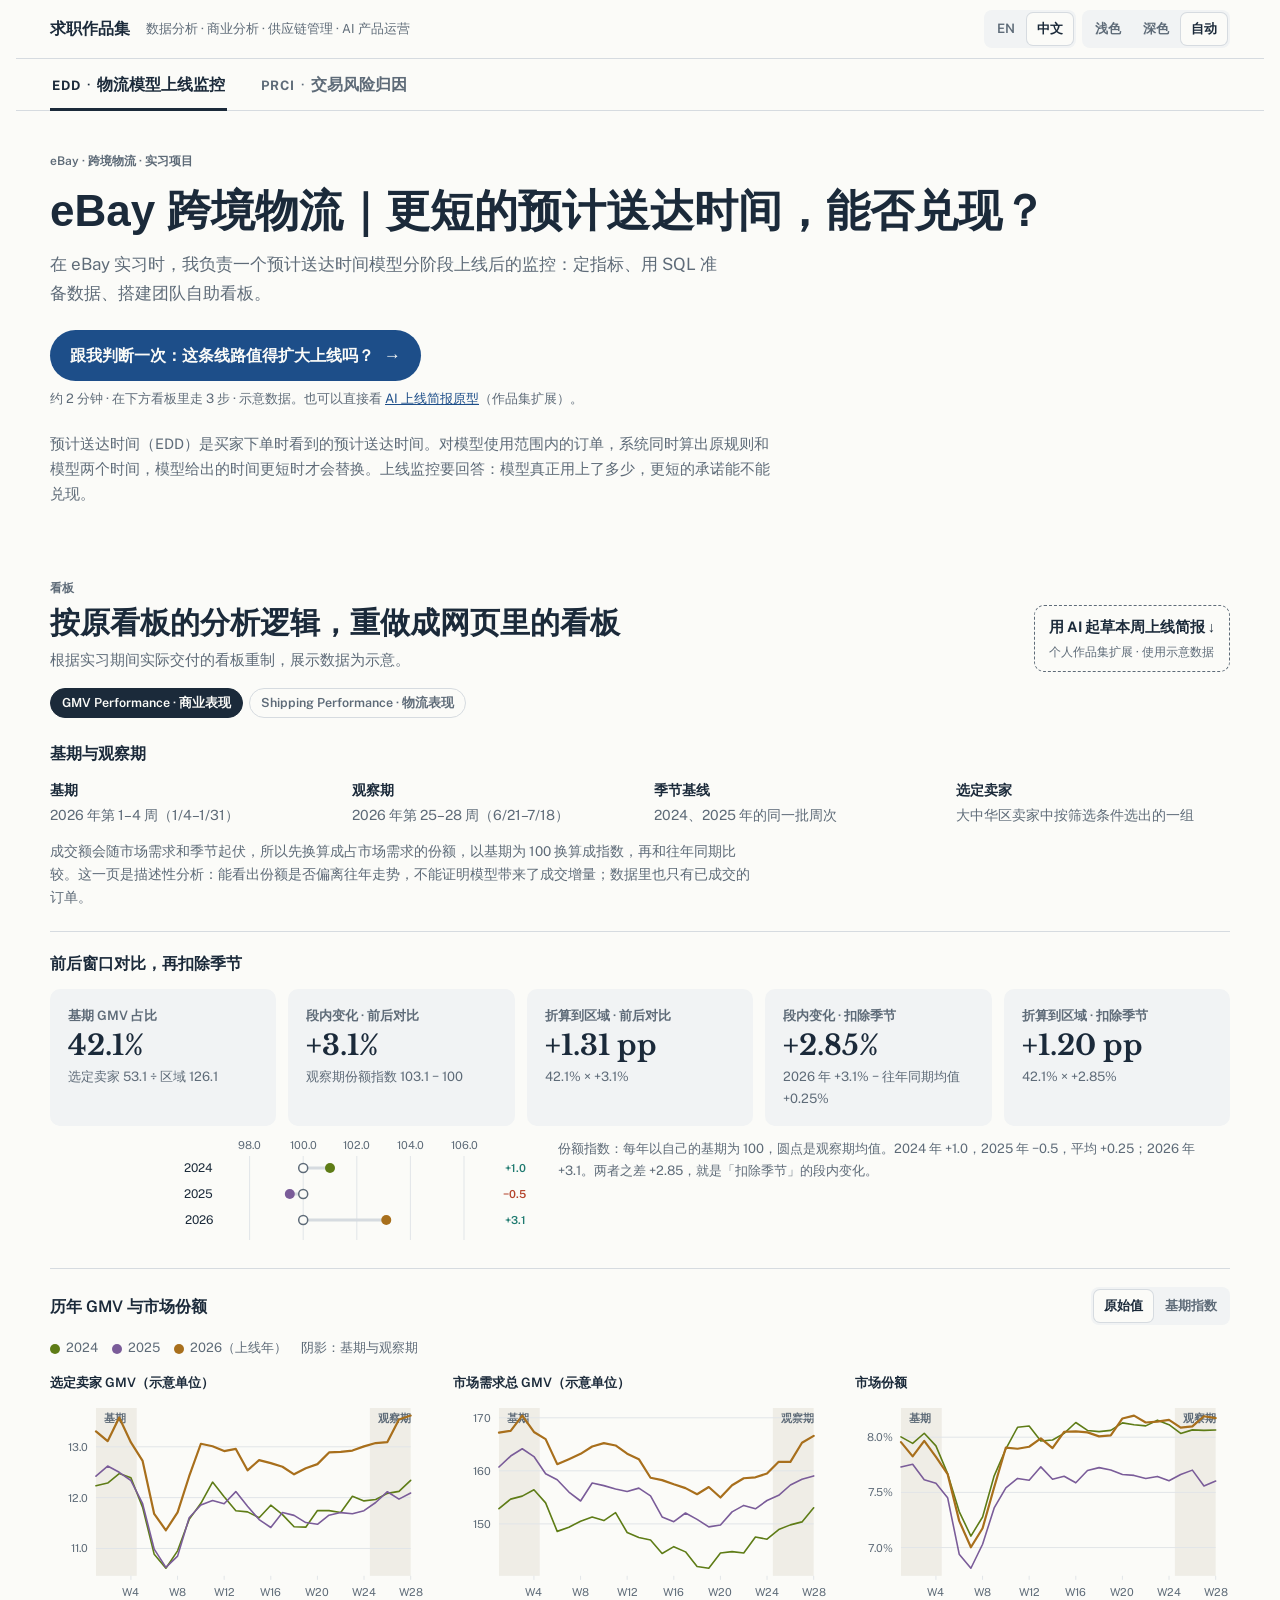
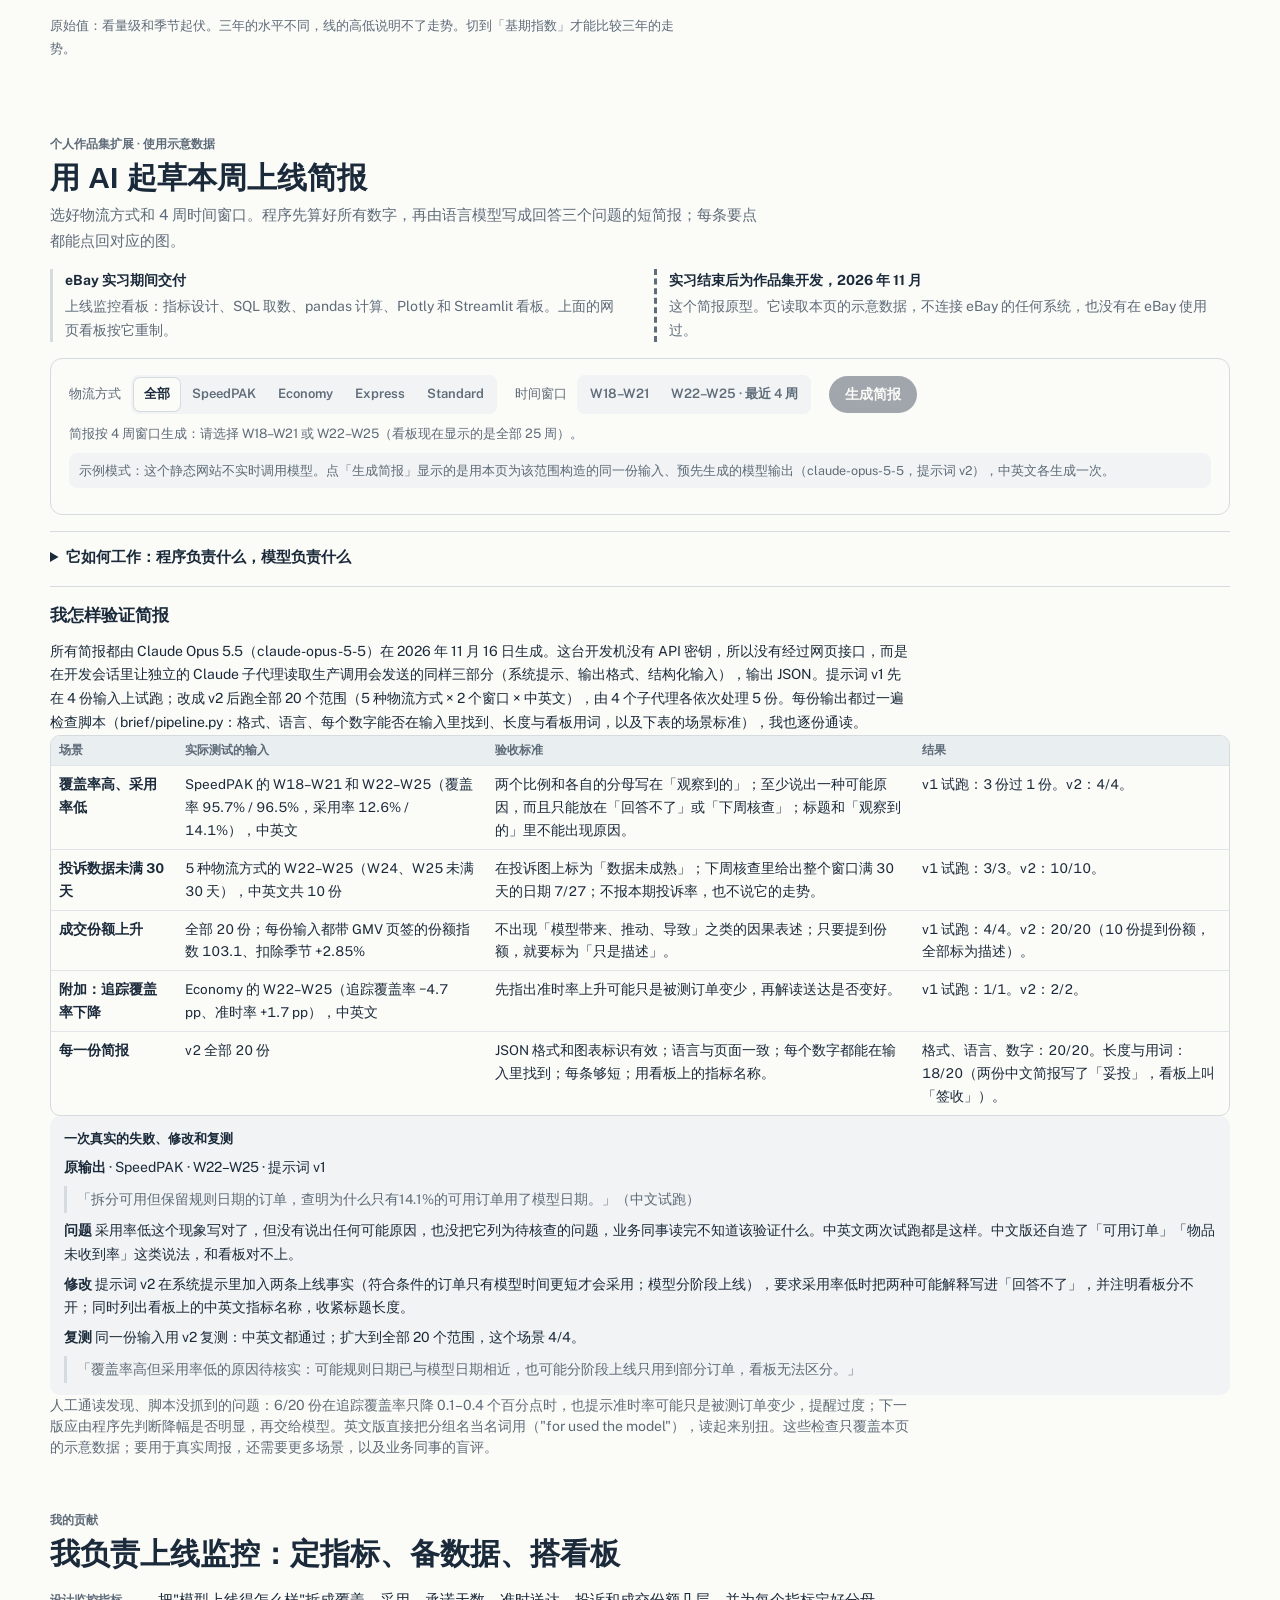
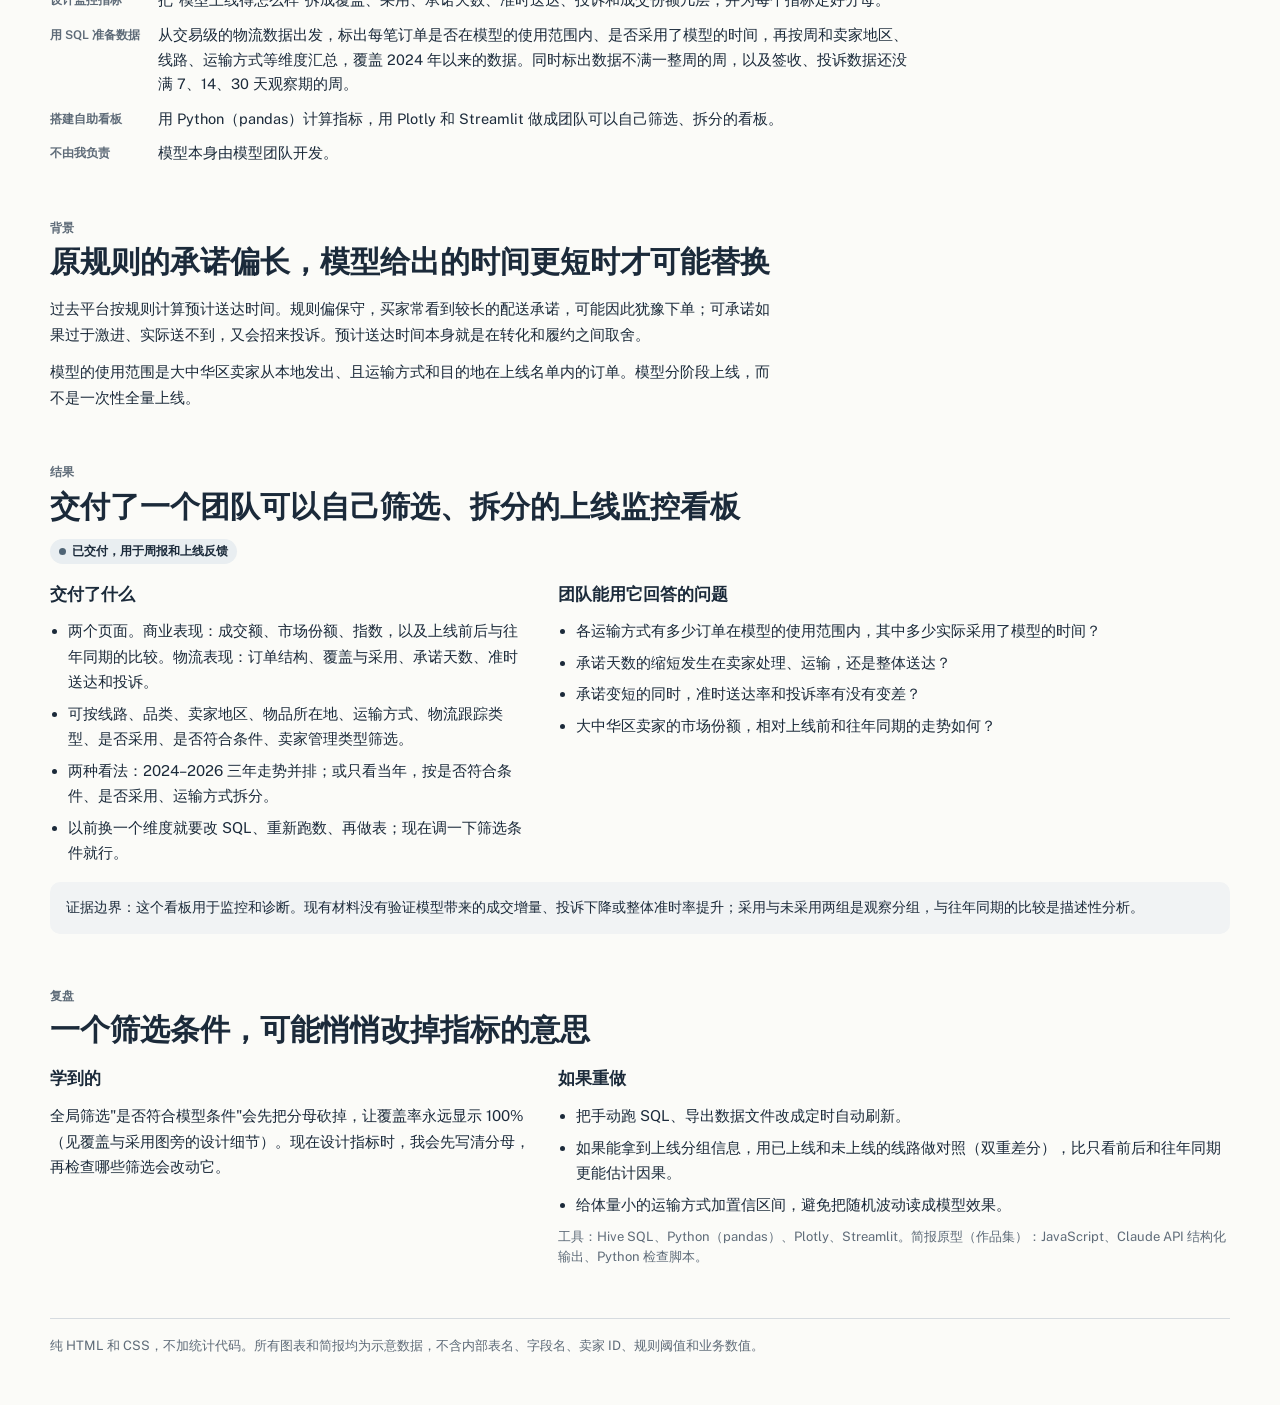
==== commit c7e0bb6f: "Update site 2026-11-16 01:00" ====
--- a/cases/ebay-edd.html
+++ b/cases/ebay-edd.html
@@ -1,392 +1,23 @@
 <!doctype html>
-<html lang="zh" data-lang="zh" data-default-lang="zh">
+<html lang="zh">
 <head>
 <meta charset="utf-8">
-<meta name="viewport" content="width=device-width, initial-scale=1, viewport-fit=cover">
-<title>eBay 跨境物流｜更短的预计送达时间，能否兑现？· 案例</title>
-<meta name="description" content="案例：为 eBay 大中华区跨境卖家的新预计送达时间模型设计上线监控指标，用 SQL 准备数据，搭建团队自助看板；附两分钟看板演示和一个 AI 周报原型。">
-<meta property="og:title" content="eBay 跨境物流｜更短的预计送达时间，能否兑现？">
-<meta property="og:description" content="跟我判断一次：这条线路值得扩大上线吗？覆盖率、采用率、承诺天数、准时送达、追踪覆盖和投诉，一步步看。">
-<meta property="og:type" content="article">
-<link rel="icon" href="data:,">
-<link rel="preconnect" href="https://fonts.googleapis.com">
-<link rel="preconnect" href="https://fonts.gstatic.com" crossorigin>
-<link rel="stylesheet" href="https://fonts.googleapis.com/css2?family=Libre+Baskerville:wght@400;700&family=Public+Sans:wght@400;500;600;700&display=swap" media="print" onload="this.media='all'">
-<noscript><link rel="stylesheet" href="https://fonts.googleapis.com/css2?family=Libre+Baskerville:wght@400;700&family=Public+Sans:wght@400;500;600;700&display=swap"></noscript>
-<link rel="stylesheet" href="../kit.css">
-<link rel="stylesheet" href="../site.css">
-<!--
-  案例页。公开版不写内部表名、字段名和业务绝对值；图和简报用示意数据。
-  结构：标题 + 一句贡献 + 演示入口 → 看板（含两分钟演示，edd-tour.js）→ AI 简报原型（edd-brief.js，作品集扩展）→ 我的贡献 → 背景 → 结果 → 复盘。
-  每段可见文字都是 en / zh 一对。
--->
+<meta name="viewport" content="width=device-width, initial-scale=1">
+<title>EDD 案例 · 已移到作品集首页</title>
+<meta name="robots" content="noindex">
+<link rel="canonical" href="https://charliehbz.github.io/#edd">
+<!-- 兼容旧链接：这个案例已经合进作品集首页（index.html）。打开这里会直接跳到 /#edd；
+     旧地址上的看板、演示锚点（#demo, #dashboard, #dashboard-gmv, #dashboard-shipping, #ai-brief）会一并带过去。 -->
+<script>
+  (function () {
+    var keep = ['demo', 'dashboard', 'dashboard-gmv', 'dashboard-shipping', 'ai-brief'], h = location.hash.slice(1);
+    // online '/' serves index.html; a local file:// folder does not, so name the file there
+    location.replace((location.protocol === 'file:' ? '../index.html' : '../') + '#' + (keep.indexOf(h) >= 0 ? h : 'edd'));
+  })();
+</script>
+<meta http-equiv="refresh" content="0; url=../#edd">
 </head>
 <body>
-
-<header class="topbar">
-  <div class="wrap">
-    <a class="who" href="../index.html"><span lang="en">Portfolio</span><span lang="zh">求职作品集</span></a>
-    <nav class="pages" aria-label="Pages">
-      <a href="../index.html"><span lang="en">Home</span><span lang="zh">首页</span></a>
-      <a href="../index.html#projects" aria-current="page"><span lang="en">Projects</span><span lang="zh">项目</span></a>
-    </nav>
-    <div class="toggles">
-      <div class="seg" role="group" aria-label="Language">
-        <button type="button" data-set-lang="en" aria-pressed="false">EN</button>
-        <button type="button" data-set-lang="zh" aria-pressed="true">中文</button>
-      </div>
-      <div class="seg" role="group" aria-label="Theme">
-        <button type="button" data-set-theme="light" aria-pressed="false"><span lang="en">Light</span><span lang="zh">浅色</span></button>
-        <button type="button" data-set-theme="dark" aria-pressed="false"><span lang="en">Dark</span><span lang="zh">深色</span></button>
-        <button type="button" data-set-theme="auto" aria-pressed="true"><span lang="en">Auto</span><span lang="zh">自动</span></button>
-      </div>
-    </div>
-  </div>
-</header>
-
-<main class="wrap" id="top">
-
-  <nav class="crumbs" aria-label="Breadcrumb">
-    <a href="../index.html"><span lang="en">Home</span><span lang="zh">首页</span></a><span aria-hidden="true">›</span>
-    <a href="../index.html#projects"><span lang="en">Projects</span><span lang="zh">项目</span></a><span aria-hidden="true">›</span>
-    <span aria-current="page"><span lang="en">eBay cross-border shipping</span><span lang="zh">eBay 跨境物流</span></span>
-  </nav>
-
-  <div class="masthead">
-    <p class="eyebrow"><span lang="en">eBay · Cross-border shipping · Internship project</span><span lang="zh">eBay · 跨境物流 · 实习项目</span></p>
-    <h1><span lang="en">eBay cross-border shipping: shorter delivery promises, but can they be kept?</span><span lang="zh">eBay 跨境物流｜更短的预计送达时间，能否兑现？</span></h1>
-    <p class="lede"><span lang="en">During my eBay internship I owned the monitoring of a delivery-date model's phased rollout: I set the metrics, prepared the data in SQL and built a dashboard the team uses on its own.</span><span lang="zh">在 eBay 实习时，我负责一个预计送达时间模型分阶段上线后的监控：定指标、用 SQL 准备数据、搭建团队自助看板。</span></p>
-    <div class="tour-cta" id="demo">
-      <a class="tour-go" href="#dashboard-shipping" data-tour-start><span lang="en">Decide with me: should this route get a wider rollout?</span><span lang="zh">跟我判断一次：这条线路值得扩大上线吗？</span><span class="arr" aria-hidden="true">→</span></a>
-      <p class="note"><span lang="en">About 2 minutes · 3 steps in the dashboard below · illustrative data. Or jump to the <a href="#ai-brief">AI rollout-brief prototype</a> (a portfolio extension).</span><span lang="zh">约 2 分钟 · 在下方看板里走 3 步 · 示意数据。也可以直接看 <a href="#ai-brief">AI 上线简报原型</a>（作品集扩展）。</span></p>
-    </div>
-    <p class="lede-sm"><span lang="en">The estimated delivery date (EDD) is the delivery date a buyer sees when placing an order. For orders within the model's scope the system works out two dates, one from the old rules and one from the model; the model's date replaces the rule's only when it is shorter. Monitoring has to answer how often the model's date is really used, and whether the shorter promises are kept.</span><span lang="zh">预计送达时间（EDD）是买家下单时看到的预计送达时间。对模型使用范围内的订单，系统同时算出原规则和模型两个时间，模型给出的时间更短时才会替换。上线监控要回答：模型真正用上了多少，更短的承诺能不能兑现。</span></p>
-  </div>
-
-  <!-- 1. The dashboard, rebuilt for the web, with the guided demo inside the Shipping tab. Same analysis as the one
-       delivered (two tabs), drawn with the site's own components from one set of illustrative data (../dash-edd.js). -->
-  <section class="block" id="dashboard">
-    <div class="head dash-head">
-      <div>
-        <p class="eyebrow"><span lang="en">The dashboard</span><span lang="zh">看板</span></p>
-        <h2><span lang="en">The same dashboard, rebuilt as part of this page</span><span lang="zh">按原看板的分析逻辑，重做成网页里的看板</span></h2>
-        <p class="dek"><span lang="en">Rebuilt from the dashboard I delivered during the internship; the data shown is illustrative.</span><span lang="zh">根据实习期间实际交付的看板重制，展示数据为示意。</span></p>
-      </div>
-      <a class="brief-entry" href="#ai-brief">
-        <span class="be-t"><span lang="en">Draft this week's rollout brief with AI ↓</span><span lang="zh">用 AI 起草本周上线简报 ↓</span></span>
-        <span class="be-s"><span lang="en">Personal portfolio extension · illustrative data</span><span lang="zh">个人作品集扩展 · 使用示意数据</span></span>
-      </a>
-    </div>
-
-    <div class="dash" data-dash data-edd-dash>
-      <div class="case-tabs" role="tablist" aria-label="Dashboard tabs">
-        <button type="button" role="tab" id="dashboard-gmv" aria-controls="dpanel-gmv" aria-selected="true"><span lang="en">GMV Performance</span><span lang="zh">GMV Performance · 商业表现</span></button>
-        <button type="button" role="tab" id="dashboard-shipping" aria-controls="dpanel-shipping" aria-selected="false" tabindex="-1"><span lang="en">Shipping Performance</span><span lang="zh">Shipping Performance · 物流表现</span></button>
-      </div>
-      <noscript><p class="note">The charts need JavaScript. 看板图表需要启用 JavaScript。</p></noscript>
-
-      <!-- GMV tab: windows → before / after → trends by year -->
-      <div class="dash-panel" id="dpanel-gmv" role="tabpanel" aria-labelledby="dashboard-gmv">
-        <div class="dash-block">
-          <h3 class="dash-h"><span lang="en">Base and exit windows</span><span lang="zh">基期与观察期</span></h3>
-          <dl class="defs four">
-            <div><dt><span lang="en">Base window</span><span lang="zh">基期</span></dt><dd><span lang="en">2026 weeks 1–4 (Jan 4–31)</span><span lang="zh">2026 年第 1–4 周（1/4–1/31）</span></dd></div>
-            <div><dt><span lang="en">Exit window</span><span lang="zh">观察期</span></dt><dd><span lang="en">2026 weeks 25–28 (Jun 21–Jul 18)</span><span lang="zh">2026 年第 25–28 周（6/21–7/18）</span></dd></div>
-            <div><dt><span lang="en">Seasonal baseline</span><span lang="zh">季节基线</span></dt><dd><span lang="en">The same weeks in 2024 and 2025</span><span lang="zh">2024、2025 年的同一批周次</span></dd></div>
-            <div><dt><span lang="en">Selected sellers</span><span lang="zh">选定卖家</span></dt><dd><span lang="en">Greater China sellers picked by the filters</span><span lang="zh">大中华区卖家中按筛选条件选出的一组</span></dd></div>
-          </dl>
-          <p class="def"><span lang="en">Sales rise and fall with demand and the season, so they are first turned into a share of total demand, indexed to the base window (= 100) and compared with the same weeks in past years. This page is descriptive: it shows whether the share left its usual path, not that the model added sales. The data holds completed orders only.</span><span lang="zh">成交额会随市场需求和季节起伏，所以先换算成占市场需求的份额，以基期为 100 换算成指数，再和往年同期比较。这一页是描述性分析：能看出份额是否偏离往年走势，不能证明模型带来了成交增量；数据里也只有已成交的订单。</span></p>
-        </div>
-
-        <div class="dash-block" id="blk-gmv-kpi">
-          <h3 class="dash-h"><span lang="en">Before and after, then against the season</span><span lang="zh">前后窗口对比，再扣除季节</span></h3>
-          <div class="stats five" id="gmv-kpis"></div>
-          <div class="split">
-            <div class="chart" id="gmv-db"></div>
-            <p class="caption" id="gmv-db-cap"></p>
-          </div>
-        </div>
-
-        <div class="dash-block">
-          <div class="dash-bar">
-            <h3 class="dash-h"><span lang="en">GMV and share of demand, by year</span><span lang="zh">历年 GMV 与市场份额</span></h3>
-            <div class="seg" role="group" aria-label="Scale" id="gmv-mode">
-              <button type="button" data-v="raw" aria-pressed="true"><span lang="en">Raw values</span><span lang="zh">原始值</span></button>
-              <button type="button" data-v="idx" aria-pressed="false"><span lang="en">Base-window index</span><span lang="zh">基期指数</span></button>
-            </div>
-          </div>
-          <ul class="key">
-            <li><span class="sw" style="--c:var(--y2024)"></span>2024</li>
-            <li><span class="sw" style="--c:var(--y2025)"></span>2025</li>
-            <li><span class="sw" style="--c:var(--y2026)"></span><span lang="en">2026 (rollout year)</span><span lang="zh">2026（上线年）</span></li>
-            <li><span lang="en">Shaded: base and exit windows</span><span lang="zh">阴影：基期与观察期</span></li>
-          </ul>
-          <div class="multiples">
-            <div><p class="m-title" id="gmv-t1-title"></p><div class="chart" id="gmv-t1"></div></div>
-            <div><p class="m-title" id="gmv-t2-title"></p><div class="chart" id="gmv-t2"></div></div>
-            <div><p class="m-title" id="gmv-t3-title"></p><div class="chart" id="gmv-t3"></div></div>
-          </div>
-          <p class="caption" id="gmv-read"></p>
-        </div>
-      </div>
-
-      <!-- Shipping tab: the option and window selectors drive every chart below; the demo card (#tour) is moved next
-           to the chart each step is about -->
-      <div class="dash-panel" id="dpanel-shipping" role="tabpanel" aria-labelledby="dashboard-shipping">
-        <div class="dash-block">
-          <div class="dash-bar">
-            <div class="dash-ctl"><span lang="en">Shipping option</span><span lang="zh">物流方式</span>
-              <div class="seg" role="group" aria-label="Shipping option" id="ship-opt">
-                <button type="button" data-v="all" aria-pressed="true"><span lang="en">All</span><span lang="zh">全部</span></button>
-                <button type="button" data-v="speedpak" aria-pressed="false">SpeedPAK</button>
-                <button type="button" data-v="economy" aria-pressed="false">Economy</button>
-                <button type="button" data-v="express" aria-pressed="false">Express</button>
-                <button type="button" data-v="standard" aria-pressed="false">Standard</button>
-              </div>
-            </div>
-            <div class="dash-ctl"><span lang="en">Window</span><span lang="zh">时间窗口</span>
-              <div class="seg" role="group" aria-label="Window" id="ship-win">
-                <button type="button" data-v="all" aria-pressed="true"><span lang="en">All 25 weeks</span><span lang="zh">全部 25 周</span></button>
-                <button type="button" data-v="w18" aria-pressed="false">W18–W21</button>
-                <button type="button" data-v="w22" aria-pressed="false"><span lang="en">W22–W25 · latest</span><span lang="zh">W22–W25 · 最近 4 周</span></button>
-              </div>
-            </div>
-          </div>
-          <ul class="key">
-            <li><span class="sw" style="--c:var(--adopt)"></span><span lang="en">Used the model</span><span lang="zh">实际采用模型</span></li>
-            <li><span class="sw" style="--c:var(--elig)"></span><span lang="en">Eligible, not used</span><span lang="zh">符合条件但未采用</span></li>
-            <li><span class="sw" style="--c:var(--uncov)"></span><span lang="en">Not covered</span><span lang="zh">未覆盖</span></li>
-          </ul>
-          <p class="note" id="ship-scope"></p>
-        </div>
-
-        <aside class="tour" id="tour" hidden aria-live="polite"></aside>
-
-        <div class="dash-block" id="blk-cov">
-          <div class="dash-bar">
-            <h3 class="dash-h"><span lang="en">Coverage and adoption</span><span lang="zh">覆盖与采用</span></h3>
-            <div class="dash-ctl"><span lang="en">Count by</span><span lang="zh">口径</span>
-              <div class="seg" role="group" aria-label="Count by" id="ship-basis">
-                <button type="button" data-v="n" aria-pressed="true"><span lang="en">Orders</span><span lang="zh">订单数</span></button>
-                <button type="button" data-v="g" aria-pressed="false"><span lang="en">Sales (GMV)</span><span lang="zh">成交额</span></button>
-              </div>
-            </div>
-          </div>
-          <p class="def"><span lang="en">Coverage is out of all orders; adoption only out of eligible orders. With all orders underneath, adoption would rise whenever coverage grew, and you could not tell "used more" from "reached more". Low adoption is not proof the model failed: where the rule already promises short, the model has nothing shorter to offer.</span><span lang="zh">覆盖率的分母是全部订单，采用率的分母只是符合条件的订单。如果采用率也用全部订单作分母，覆盖一扩大它就跟着涨，分不清是"用得更多"还是"覆盖更广"。采用率低也不等于模型没起作用：原规则的承诺本来就短时，模型给不出更短的时间。</span></p>
-          <div class="eqs" id="ship-eqs"></div>
-          <div class="chart" id="ship-cov"></div>
-          <p class="caption"><span lang="en">Each bar is one week of orders, split into the three groups. The top of the light blue is coverage; dark blue over dark plus light blue is adoption. Hover a week for both rates.</span><span lang="zh">每根柱子是一周的订单，分成三组。浅蓝的上沿就是覆盖率；深蓝占「深蓝加浅蓝」的比例是采用率。鼠标停在某一周可以看到两个比例。</span></p>
-          <details class="why">
-            <summary><span lang="en">Design detail: why a filter would make coverage read 100% by mistake</span><span lang="zh">设计细节：为什么筛选后覆盖率会错误地变成 100%</span></summary>
-            <p><span lang="en">The delivered dashboard has a global filter for model eligibility. Apply it first and coverage always comes out at 100%, because the denominator has already been cut down to eligible orders. So this block reads its own copy of the data and ignores that filter. Since then I write a metric's denominator down first and check which filters could change it.</span><span lang="zh">交付的看板有一个全局筛选"是否符合模型条件"。如果先筛出符合条件的订单再算覆盖率，分母已经被砍成了符合条件的订单，结果永远是 100%。所以这一块单独取数，不受这个筛选影响。从那以后，我设计指标时会先写清分母，再检查哪些筛选会改动它。</span></p>
-          </details>
-        </div>
-
-        <div class="dash-block" id="blk-edd">
-          <h3 class="dash-h"><span lang="en">Promised handling and transit time</span><span lang="zh">预计处理与运输时间</span></h3>
-          <p class="def"><span lang="en">Main metric. The business days the buyer is promised, split into seller handling and transit. Each is total days ÷ orders, so every order counts once and the split shows which stage got shorter.</span><span lang="zh">主指标。买家看到的承诺工作日，拆成卖家处理和运输两段；每段都是"总天数 ÷ 订单数"，每笔订单权重相同，拆开后能看出缩短发生在哪一段。</span></p>
-          <div class="split">
-            <div class="edd" id="ship-edd"></div>
-            <div><p class="m-title"><span lang="en">Promised delivery days, by week</span><span lang="zh">每周的预计送达天数</span></p><div class="chart" id="ship-edd-line"></div></div>
-          </div>
-          <p class="caption" id="ship-edd-cap"></p>
-        </div>
-
-        <div class="dash-grid2">
-          <div class="dash-block" id="blk-ot">
-            <h3 class="dash-h"><span lang="en">On-time delivery</span><span lang="zh">实际准时送达率</span></h3>
-            <p class="def"><span lang="en">Guardrail. Orders whose delivery scan came before the promised date ÷ orders with a delivery scan. The acceptance scan is checked too, for seller handling.</span><span lang="zh">护栏。签收扫描早于预计送达时间的订单 ÷ 有签收扫描的订单。另看揽收扫描是否准时，检查卖家处理环节。</span></p>
-            <div class="chart" id="ship-ot"></div>
-            <p class="caption" id="ship-ot-cap"></p>
-          </div>
-          <div class="dash-block" id="blk-trk">
-            <h3 class="dash-h"><span lang="en">Tracking coverage</span><span lang="zh">追踪覆盖率</span></h3>
-            <p class="def"><span lang="en">Orders with tracking scans ÷ all orders. On-time can only be measured on these orders, so when this line drops, a change in on-time may only mean fewer orders were measured.</span><span lang="zh">有物流跟踪记录的订单 ÷ 全部订单。准时率只能算在有跟踪记录的订单上；这条线下降时，准时率的变化可能只是因为被测的订单变少了。</span></p>
-            <div class="chart" id="ship-trk"></div>
-            <p class="caption" id="ship-trk-cap"></p>
-          </div>
-        </div>
-
-        <div class="dash-block" id="blk-inr">
-          <h3 class="dash-h"><span lang="en">Item-not-received rate (30 days)</span><span lang="zh">未收到货投诉率（30 天）</span></h3>
-          <p class="def"><span lang="en">Guardrail. Orders with an item-not-received (INR) claim within 30 days ÷ orders. Claims take time to arrive, so each week is flagged once it has a full 30 days behind it, and weeks that are not mature are left out.</span><span lang="zh">护栏。30 天内发起"未收到货"投诉（INR，Item Not Received）的订单 ÷ 订单数。投诉要过一段时间才会到齐，所以每周都标了是否已满 30 天，未满的周不计入。</span></p>
-          <div class="chart" id="ship-inr"></div>
-          <p class="caption" id="ship-inr-cap"></p>
-        </div>
-
-        <div class="dash-block dash-read" id="blk-read">
-          <p><span lang="en"><b>How to read the four together.</b> Fewer promised days with on-time delivery flat or higher means the model found slack the rules had left; a clear drop in on-time delivery means promises were cut too far. A flat complaint rate fits the goal; claiming fewer complaints would need a drop on comparable orders. The used and not-used groups are observed, not randomly assigned, so differences between them diagnose shipping performance and are not read as the model's effect.</span><span lang="zh"><b>四张图怎么连起来读。</b>承诺天数下降、准时送达率持平或上升，说明模型找到了原规则多留的余量；准时率明显下降，说明承诺压得过短。投诉率持平与上线目标相容；要说投诉体验改善，需要在可比订单上看到投诉下降。采用与未采用两组不是随机分出来的，组间差异只用来诊断物流表现，不当作模型的效果。</span></p>
-        </div>
-      </div>
-    </div>
-  </section>
-
-  <!-- 2. The AI brief prototype: a portfolio extension built after the internship, reading the dashboard's
-       illustrative data. Example mode on this static site; set data-endpoint to a server function for live drafts. -->
-  <section class="block" id="ai-brief" data-endpoint="">
-    <div class="head">
-      <p class="eyebrow"><span lang="en">Portfolio extension · illustrative data</span><span lang="zh">个人作品集扩展 · 使用示意数据</span></p>
-      <h2><span lang="en">Drafting this week's rollout brief with AI</span><span lang="zh">用 AI 起草本周上线简报</span></h2>
-      <p class="dek"><span lang="en">Pick a shipping option and a 4-week window. The program works out every number; a language model turns them into a short brief that answers three questions, and every point links back to its chart.</span><span lang="zh">选好物流方式和 4 周时间窗口。程序先算好所有数字，再由语言模型写成回答三个问题的短简报；每条要点都能点回对应的图。</span></p>
-    </div>
-
-    <dl class="own">
-      <div><dt><span lang="en">Delivered at eBay, during the internship</span><span lang="zh">eBay 实习期间交付</span></dt><dd><span lang="en">The rollout-monitoring dashboard: metrics, SQL data preparation, pandas, Plotly and Streamlit. The web dashboard above is rebuilt from it.</span><span lang="zh">上线监控看板：指标设计、SQL 取数、pandas 计算、Plotly 和 Streamlit 看板。上面的网页看板按它重制。</span></dd></div>
-      <div><dt><span lang="en">Built afterwards for this portfolio, November 2026</span><span lang="zh">实习结束后为作品集开发，2026 年 11 月</span></dt><dd><span lang="en">This brief prototype. It reads the illustrative data on this page, is not connected to any eBay system and was never used at eBay.</span><span lang="zh">这个简报原型。它读取本页的示意数据，不连接 eBay 的任何系统，也没有在 eBay 使用过。</span></dd></div>
-    </dl>
-
-    <div class="brief" id="brief">
-      <div class="brief-ctl">
-        <div class="dash-ctl"><span lang="en">Shipping option</span><span lang="zh">物流方式</span>
-          <div class="seg" role="group" aria-label="Shipping option for the brief" id="brief-opt">
-            <button type="button" data-v="all" aria-pressed="false"><span lang="en">All</span><span lang="zh">全部</span></button>
-            <button type="button" data-v="speedpak" aria-pressed="false">SpeedPAK</button>
-            <button type="button" data-v="economy" aria-pressed="false">Economy</button>
-            <button type="button" data-v="express" aria-pressed="false">Express</button>
-            <button type="button" data-v="standard" aria-pressed="false">Standard</button>
-          </div>
-        </div>
-        <div class="dash-ctl"><span lang="en">Window</span><span lang="zh">时间窗口</span>
-          <div class="seg" role="group" aria-label="Window for the brief" id="brief-win">
-            <button type="button" data-v="w18" aria-pressed="false">W18–W21</button>
-            <button type="button" data-v="w22" aria-pressed="false"><span lang="en">W22–W25 · latest</span><span lang="zh">W22–W25 · 最近 4 周</span></button>
-          </div>
-        </div>
-        <button type="button" class="brief-go" id="brief-go"><span lang="en">Draft the brief</span><span lang="zh">生成简报</span></button>
-      </div>
-      <p class="note" id="brief-scope"></p>
-      <p class="brief-mode" id="brief-mode"></p>
-      <div class="brief-out" id="brief-out" aria-live="polite"></div>
-    </div>
-
-    <details class="how" id="brief-how">
-      <summary><span lang="en">How it works: what the program does, what the model does</span><span lang="zh">它如何工作：程序负责什么，模型负责什么</span></summary>
-      <div class="how-grid">
-        <div class="how-step">
-          <p class="hs-k"><span lang="en">1 · Program</span><span lang="zh">1 · 程序</span></p>
-          <p><span lang="en">Reads the filter, then works out for the window and the 4 weeks before it: coverage and adoption with their numerators and denominators, promised days by stage, on-time delivery, tracking coverage and complaints for each group, and every change. It checks data maturity: complaints need 30 days, so an unfinished window gets a status and a date instead of a number.</span><span lang="zh">读取筛选条件，算出本期和前 4 周的覆盖率、采用率（连同分子分母）、分段承诺天数，以及各组的准时送达率、追踪覆盖率、投诉率和全部变化值。同时检查数据是否成熟：投诉要满 30 天，没成熟的窗口只给状态和日期，不给数字。</span></p>
-        </div>
-        <div class="how-step">
-          <p class="hs-k"><span lang="en">2 · Structured input (excerpt, current scope)</span><span lang="zh">2 · 结构化输入（节选，当前范围）</span></p>
-          <pre class="how-pre" id="brief-input"></pre>
-        </div>
-        <div class="how-step">
-          <p class="hs-k"><span lang="en">3 · Model</span><span lang="zh">3 · 模型</span></p>
-          <p><span lang="en">Explains, never calculates: it may only quote numbers from the input. It answers three questions in a fixed JSON format; causes go under "can't tell yet" as things to verify; immature data gets a date, not a trend; the GMV share stays descriptive; every point names its chart.</span><span lang="zh">只解释，不计算：只能引用输入里的数字。按固定的 JSON 格式回答三个问题；原因只能写进"还回答不了"，作为待核查；未成熟的数据给日期、不给趋势；GMV 份额只做描述；每条要点注明对应的图。</span></p>
-        </div>
-      </div>
-      <ul class="how-why">
-        <li><span lang="en"><b>Why numbers come from the program.</b> A brief that recomputes a rate can get it wrong, and nobody can check it. Here every number in a brief must appear in the input, and a script verifies that.</span><span lang="zh"><b>为什么数字由程序算。</b>让模型自己算比例可能算错，也没法核对。这里简报里的每个数字都必须出现在输入里，并由脚本逐条检查。</span></li>
-        <li><span lang="en"><b>Why a fixed format.</b> The three questions and the chart key on every point are what make "click back to the chart" and the automatic checks possible.</span><span lang="zh"><b>为什么用固定格式。</b>三个问题的结构和每条要点上的图表标识，才让"点回图表"和自动检查成为可能。</span></li>
-        <li><span lang="en"><b>Why examples on this page.</b> The site is static (GitHub Pages) and an API key must not sit in the browser. Live drafts need a small server function that holds the key and forwards the structured input; until one is connected, the page shows briefs generated in advance from exactly the input shown above.</span><span lang="zh"><b>为什么这里是示例。</b>网站是静态托管（GitHub Pages），API 密钥不能放在浏览器里。实时生成需要一个保管密钥、转发结构化输入的小型服务端函数；接通之前，页面显示的是用上面这份输入预先生成的简报。</span></li>
-      </ul>
-      <details class="why">
-        <summary><span lang="en">The full system prompt</span><span lang="zh">完整系统提示</span></summary>
-        <pre class="how-pre" id="brief-system"></pre>
-      </details>
-    </details>
-
-    <div class="brief-eval" id="brief-eval">
-      <h3><span lang="en">How I checked the briefs</span><span lang="zh">我怎样验证简报</span></h3>
-      <div id="brief-eval-body"></div>
-    </div>
-  </section>
-
-  <!-- 3. My part -->
-  <section class="block" id="role">
-    <div class="head">
-      <p class="eyebrow"><span lang="en">My part</span><span lang="zh">我的贡献</span></p>
-      <h2><span lang="en">I owned the rollout monitoring: the metrics, the data and the dashboard</span><span lang="zh">我负责上线监控：定指标、备数据、搭看板</span></h2>
-    </div>
-    <dl class="facts wide">
-      <dt><span lang="en">Metrics</span><span lang="zh">设计监控指标</span></dt>
-      <dd><span lang="en">Broke "how is the rollout going?" into layers: coverage, adoption, promised days, on-time delivery, complaints and share of sales. Fixed the denominator of each one.</span><span lang="zh">把"模型上线得怎么样"拆成覆盖、采用、承诺天数、准时送达、投诉和成交份额几层，并为每个指标定好分母。</span></dd>
-      <dt><span lang="en">Data in SQL</span><span lang="zh">用 SQL 准备数据</span></dt>
-      <dd><span lang="en">Starting from transaction-level shipping data, flagged whether each order was within the model's scope and whether it used the model's date, then aggregated by week and by seller region, route, shipping option and other dimensions, from 2024 on. Also flagged incomplete weeks and weeks whose delivery and complaint data had not yet reached 7, 14 or 30 days.</span><span lang="zh">从交易级的物流数据出发，标出每笔订单是否在模型的使用范围内、是否采用了模型的时间，再按周和卖家地区、线路、运输方式等维度汇总，覆盖 2024 年以来的数据。同时标出数据不满一整周的周，以及签收、投诉数据还没满 7、14、30 天观察期的周。</span></dd>
-      <dt><span lang="en">Dashboard</span><span lang="zh">搭建自助看板</span></dt>
-      <dd><span lang="en">Calculated the metrics in Python (pandas) and built a dashboard in Plotly and Streamlit that the team can filter and split on its own.</span><span lang="zh">用 Python（pandas）计算指标，用 Plotly 和 Streamlit 做成团队可以自己筛选、拆分的看板。</span></dd>
-      <dt><span lang="en">Not mine</span><span lang="zh">不由我负责</span></dt>
-      <dd><span lang="en">The model itself was built by the model team.</span><span lang="zh">模型本身由模型团队开发。</span></dd>
-    </dl>
-  </section>
-
-  <!-- 4. Context -->
-  <section class="block" id="context">
-    <div class="head">
-      <p class="eyebrow"><span lang="en">Context</span><span lang="zh">背景</span></p>
-      <h2><span lang="en">The old rules promised long; the model's date is used only when it is shorter</span><span lang="zh">原规则的承诺偏长，模型给出的时间更短时才可能替换</span></h2>
-    </div>
-    <div class="prose">
-      <p><span lang="en">The platform used to set the delivery date with fixed rules. The rules were cautious, so buyers often saw long delivery promises, which can put them off buying. A promise that is too aggressive brings the opposite problem: parcels arrive late and buyers complain. The delivery date is a trade-off between conversion and fulfilment.</span><span lang="zh">过去平台按规则计算预计送达时间。规则偏保守，买家常看到较长的配送承诺，可能因此犹豫下单；可承诺如果过于激进、实际送不到，又会招来投诉。预计送达时间本身就是在转化和履约之间取舍。</span></p>
-      <p><span lang="en">The model covers orders that Greater China sellers ship from their home region, on the shipping options and destinations on the model's rollout list. It was rolled out in phases rather than all at once.</span><span lang="zh">模型的使用范围是大中华区卖家从本地发出、且运输方式和目的地在上线名单内的订单。模型分阶段上线，而不是一次性全量上线。</span></p>
-    </div>
-  </section>
-
-  <!-- 5. Result: what I delivered, what the team can answer with it -->
-  <section class="block" id="result">
-    <div class="head">
-      <p class="eyebrow"><span lang="en">Result</span><span lang="zh">结果</span></p>
-      <h2><span lang="en">Delivered a rollout dashboard the team can filter and split on its own</span><span lang="zh">交付了一个团队可以自己筛选、拆分的上线监控看板</span></h2>
-      <p style="margin-top:6px"><span class="verdict" style="--c:var(--slate)"><span lang="en">Delivered for weekly reporting and rollout feedback</span><span lang="zh">已交付，用于周报和上线反馈</span></span></p>
-    </div>
-    <div class="split">
-      <div class="col">
-        <h3><span lang="en">What I delivered</span><span lang="zh">交付了什么</span></h3>
-        <ul>
-          <li><span lang="en">Two pages. Sales: GMV, share of demand, indexes, and before-and-after against past years. Shipping: order mix, coverage and adoption, promised days, on-time delivery and complaints.</span><span lang="zh">两个页面。商业表现：成交额、市场份额、指数，以及上线前后与往年同期的比较。物流表现：订单结构、覆盖与采用、承诺天数、准时送达和投诉。</span></li>
-          <li><span lang="en">Filters for route, product category, seller region, item location, shipping option, tracking type, adoption, eligibility and seller management type.</span><span lang="zh">可按线路、品类、卖家地区、物品所在地、运输方式、物流跟踪类型、是否采用、是否符合条件、卖家管理类型筛选。</span></li>
-          <li><span lang="en">Two ways to read it: three years (2024–2026) side by side, or the current year split by eligibility, adoption or shipping option.</span><span lang="zh">两种看法：2024–2026 三年走势并排；或只看当年，按是否符合条件、是否采用、运输方式拆分。</span></li>
-          <li><span lang="en">Before, a new cut meant editing SQL, re-running it and rebuilding a slide. Now it is a filter change.</span><span lang="zh">以前换一个维度就要改 SQL、重新跑数、再做表；现在调一下筛选条件就行。</span></li>
-        </ul>
-      </div>
-      <div class="col">
-        <h3><span lang="en">Questions the team can answer with it</span><span lang="zh">团队能用它回答的问题</span></h3>
-        <ul>
-          <li><span lang="en">For each shipping option, how much volume is within the model's scope, and how much of that used the model's date?</span><span lang="zh">各运输方式有多少订单在模型的使用范围内，其中多少实际采用了模型的时间？</span></li>
-          <li><span lang="en">Did the shorter promise come from seller handling, transit or the whole trip?</span><span lang="zh">承诺天数的缩短发生在卖家处理、运输，还是整体送达？</span></li>
-          <li><span lang="en">As promises got shorter, did on-time delivery or complaints get worse?</span><span lang="zh">承诺变短的同时，准时送达率和投诉率有没有变差？</span></li>
-          <li><span lang="en">How does Greater China sellers' share of demand compare with before launch and with the same weeks in past years?</span><span lang="zh">大中华区卖家的市场份额，相对上线前和往年同期的走势如何？</span></li>
-        </ul>
-      </div>
-    </div>
-    <p class="callout"><span lang="en">Evidence boundary: the dashboard is for monitoring and diagnosis. The material I have does not show that the model added sales, reduced complaints or raised overall on-time delivery. The adopted and not-adopted groups are observed, not assigned, and the comparison with past years is descriptive.</span><span lang="zh">证据边界：这个看板用于监控和诊断。现有材料没有验证模型带来的成交增量、投诉下降或整体准时率提升；采用与未采用两组是观察分组，与往年同期的比较是描述性分析。</span></p>
-  </section>
-
-  <!-- 6. Looking back -->
-  <section class="block" id="learned">
-    <div class="head">
-      <p class="eyebrow"><span lang="en">Looking back</span><span lang="zh">复盘</span></p>
-      <h2><span lang="en">A filter can quietly change what a metric means</span><span lang="zh">一个筛选条件，可能悄悄改掉指标的意思</span></h2>
-    </div>
-    <div class="split">
-      <div class="col">
-        <h3><span lang="en">What I learned</span><span lang="zh">学到的</span></h3>
-        <p><span lang="en">A global eligibility filter would have made coverage read 100%, because it cuts the denominator before the rate is taken (the design detail next to the coverage chart). When I design a metric now, I write its denominator down first and check which filters could change it.</span><span lang="zh">全局筛选"是否符合模型条件"会先把分母砍掉，让覆盖率永远显示 100%（见覆盖与采用图旁的设计细节）。现在设计指标时，我会先写清分母，再检查哪些筛选会改动它。</span></p>
-      </div>
-      <div class="col">
-        <h3><span lang="en">If I did it again</span><span lang="zh">如果重做</span></h3>
-        <ul>
-          <li><span lang="en">Replace the manual SQL export with a scheduled refresh.</span><span lang="zh">把手动跑 SQL、导出数据文件改成定时自动刷新。</span></li>
-          <li><span lang="en">With the rollout schedule in hand, compare routes that went live with routes not yet live (difference-in-differences). That says more about cause than before-and-after plus past years.</span><span lang="zh">如果能拿到上线分组信息，用已上线和未上线的线路做对照（双重差分），比只看前后和往年同期更能估计因果。</span></li>
-          <li><span lang="en">Add confidence intervals for small shipping options, so random swings are not read as the model's effect.</span><span lang="zh">给体量小的运输方式加置信区间，避免把随机波动读成模型效果。</span></li>
-        </ul>
-        <p class="note"><span lang="en">Tools: Hive SQL, Python (pandas), Plotly, Streamlit. Brief prototype (portfolio): JavaScript, the Claude API's structured outputs, a Python check script.</span><span lang="zh">工具：Hive SQL、Python（pandas）、Plotly、Streamlit。简报原型（作品集）：JavaScript、Claude API 结构化输出、Python 检查脚本。</span></p>
-      </div>
-    </div>
-  </section>
-
-  <footer>
-    <a href="../index.html"><span lang="en">← Back to home</span><span lang="zh">← 返回首页</span></a>
-    <span><span lang="en">All charts and briefs on this page use illustrative data. No internal table names, field names or business figures.</span><span lang="zh">本页图表和简报均使用示意数据，不含内部表名、字段名和业务数值。</span></span>
-  </footer>
-</main>
-
-<script src="../kit.js"></script>
-<script>Kit.initToggles();</script>
-<script src="../site.js"></script>
-<script src="../dash-edd.js"></script>
-<script src="../brief-data.js"></script>
-<script src="../edd-tour.js"></script>
-<script src="../edd-brief.js"></script>
+<p>EDD 案例已移到作品集首页：<a href="../#edd">打开案例</a>。<br>The EDD case now lives on the portfolio home page: <a href="../#edd">open it</a>.</p>
 </body>
 </html>
